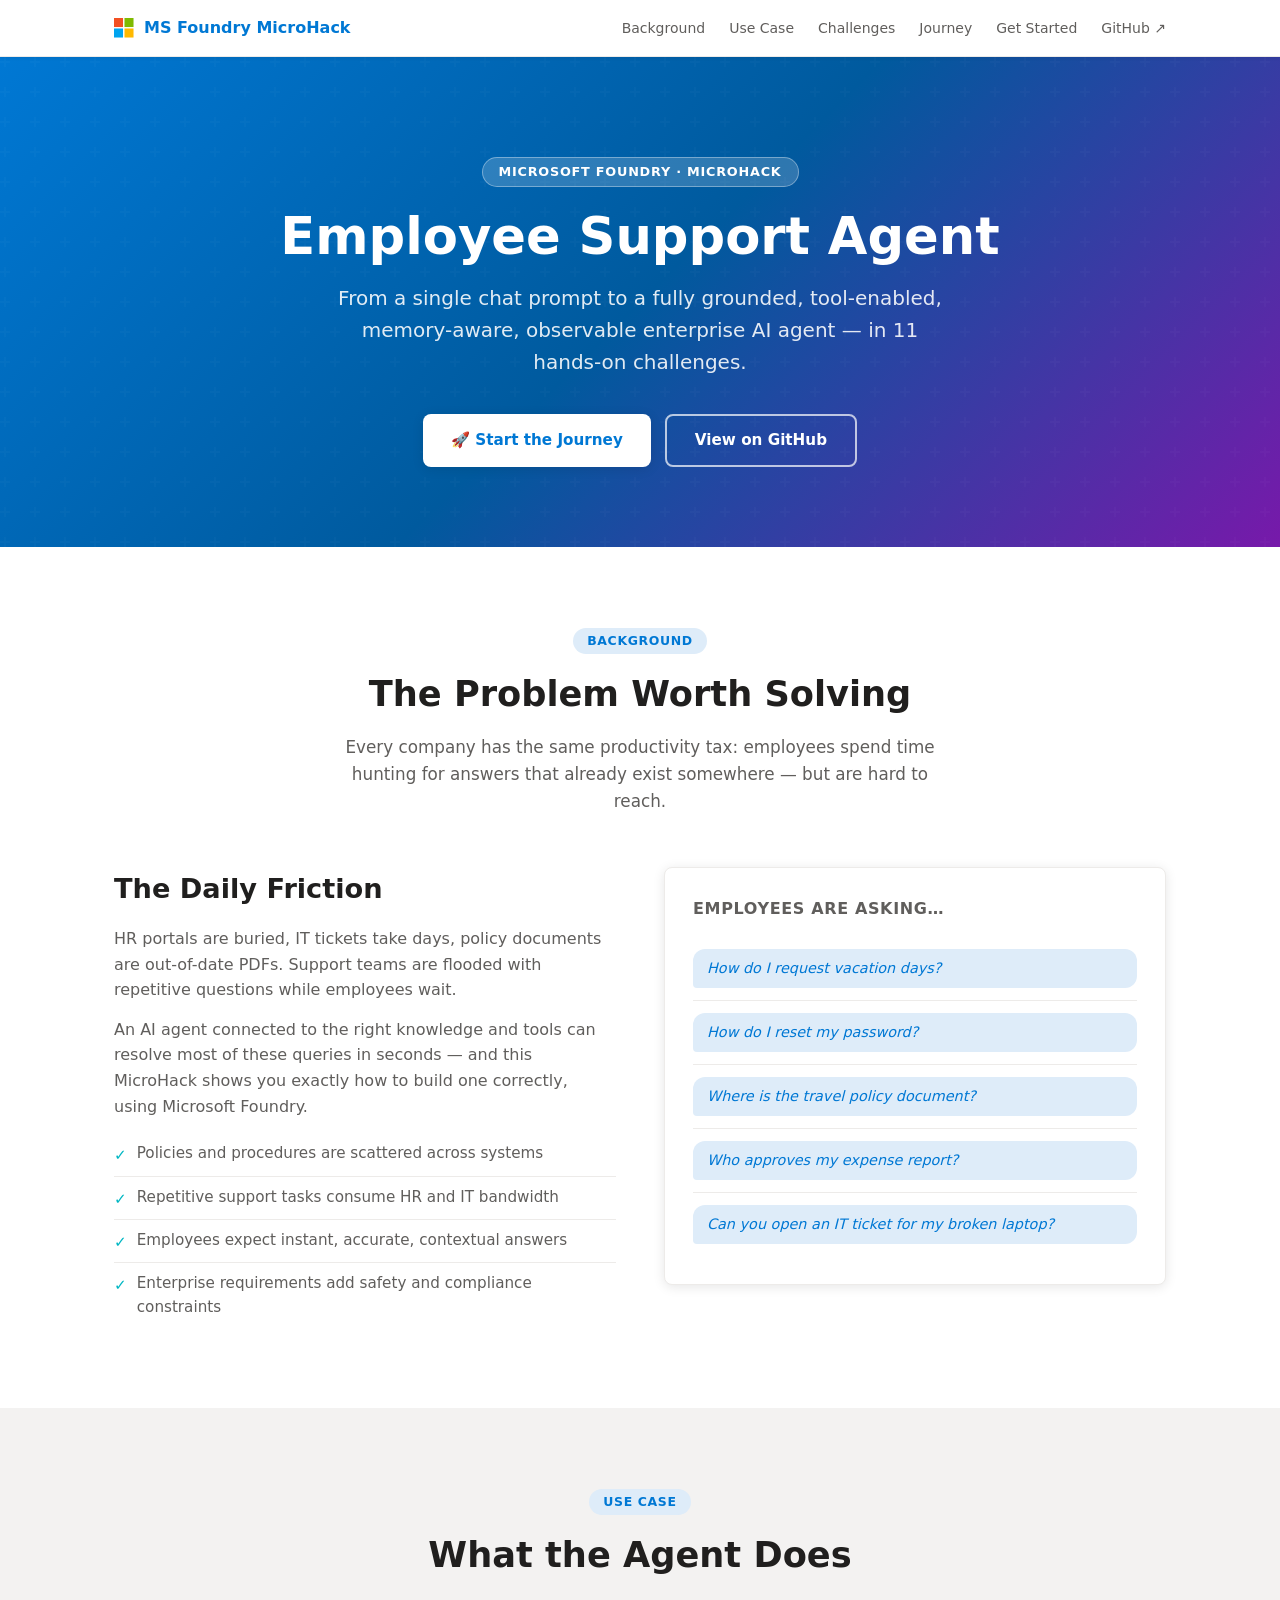
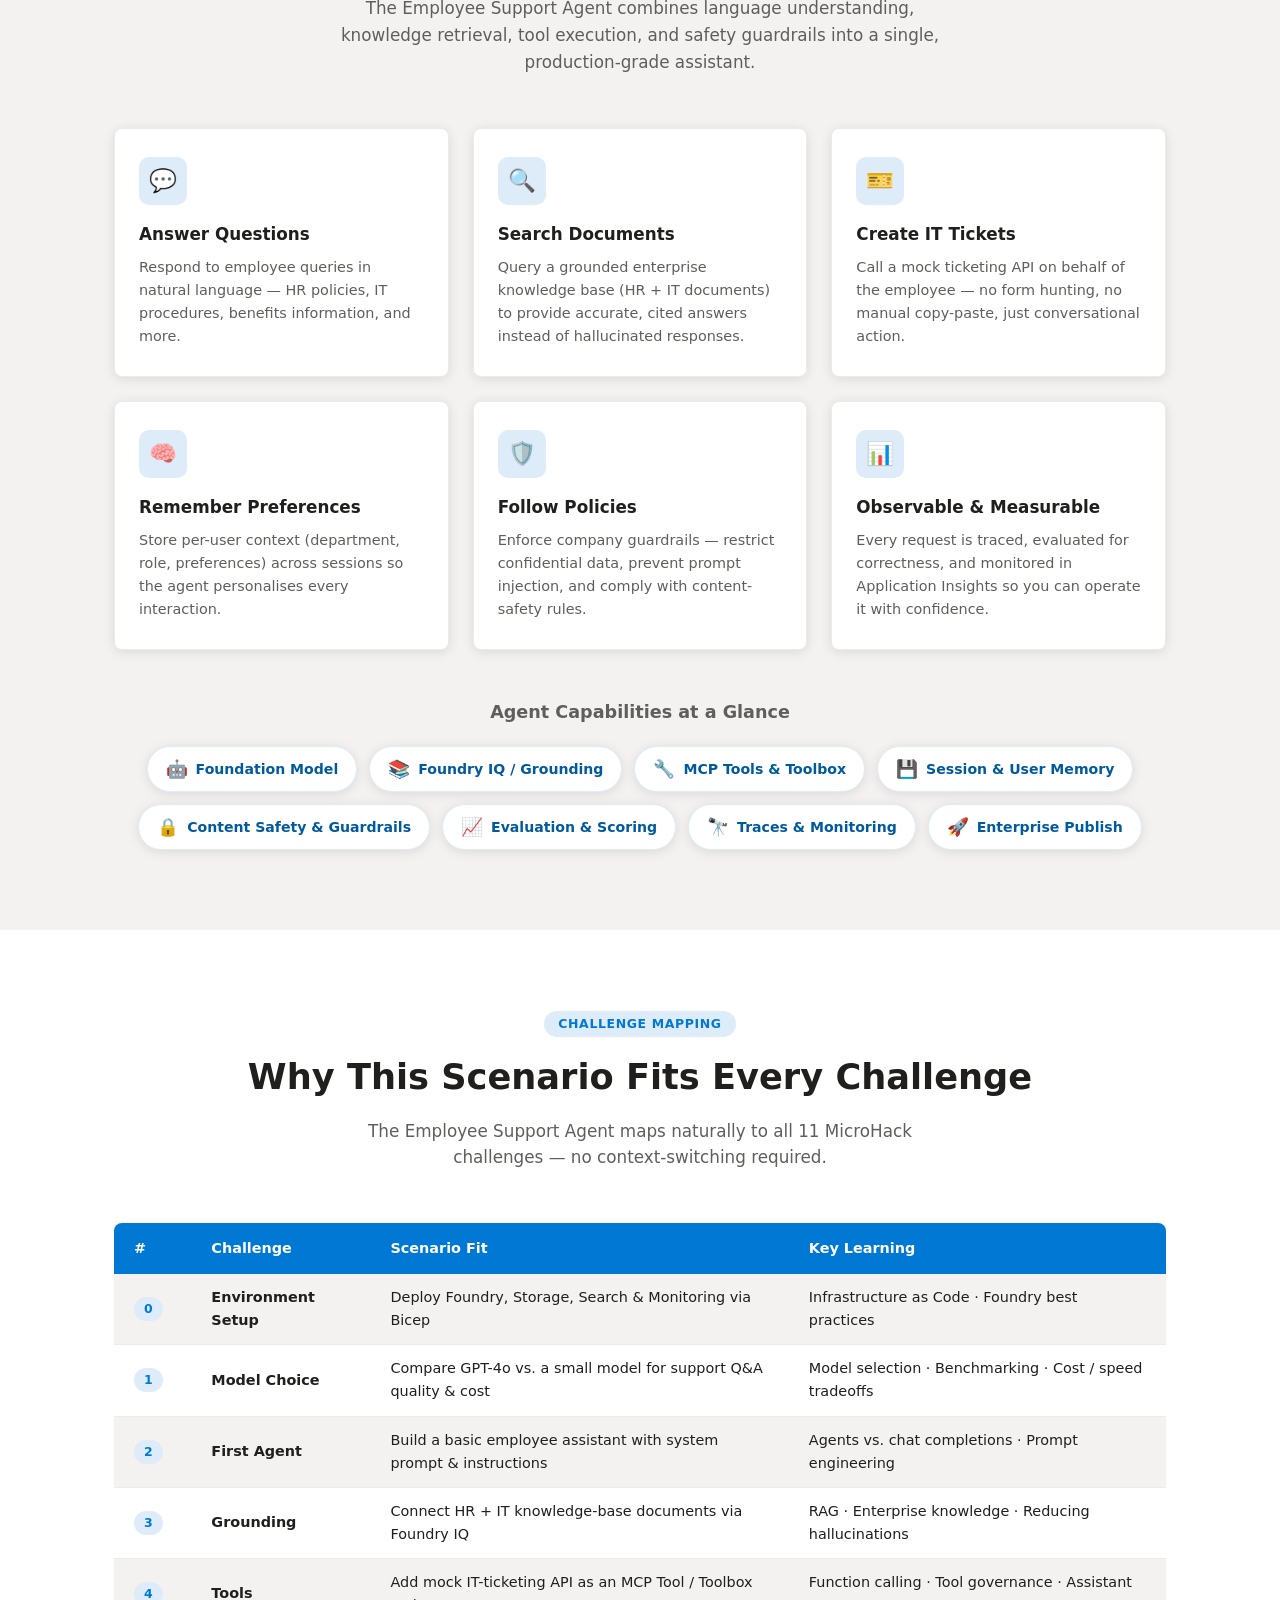
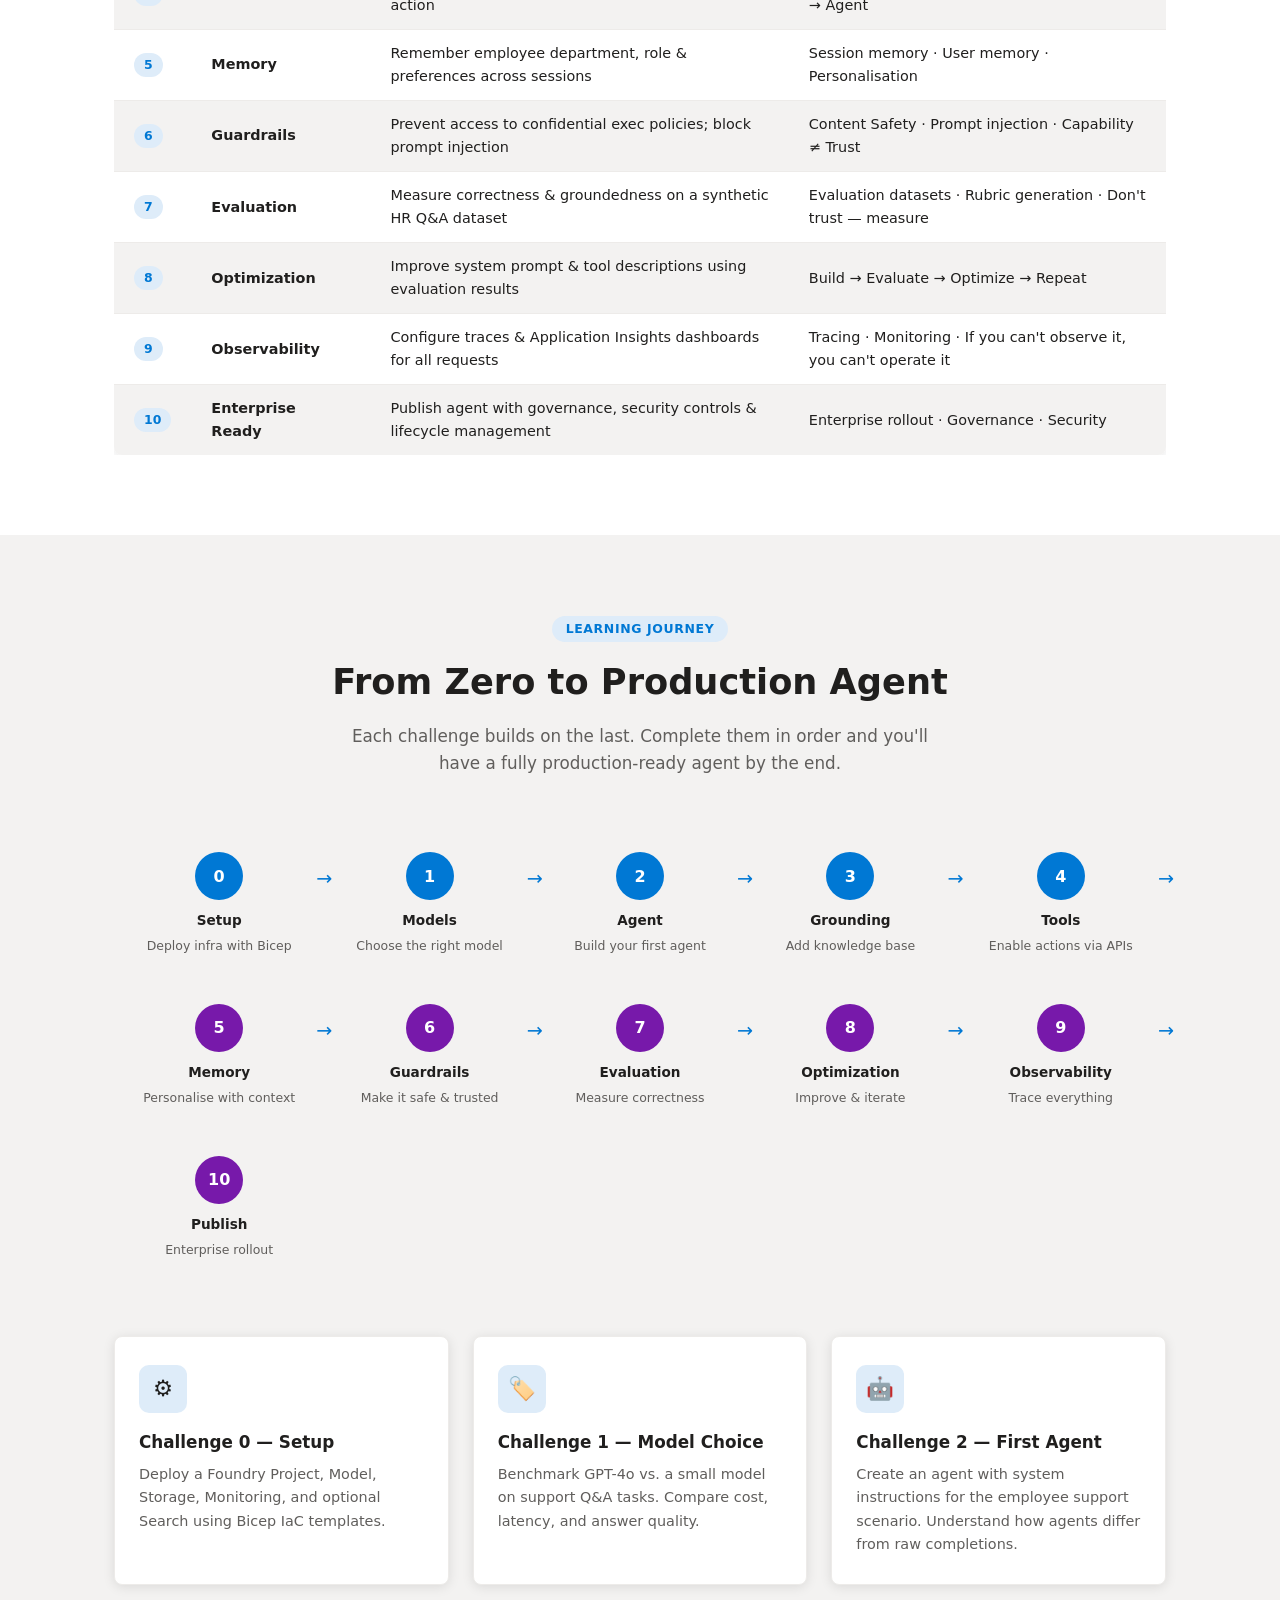
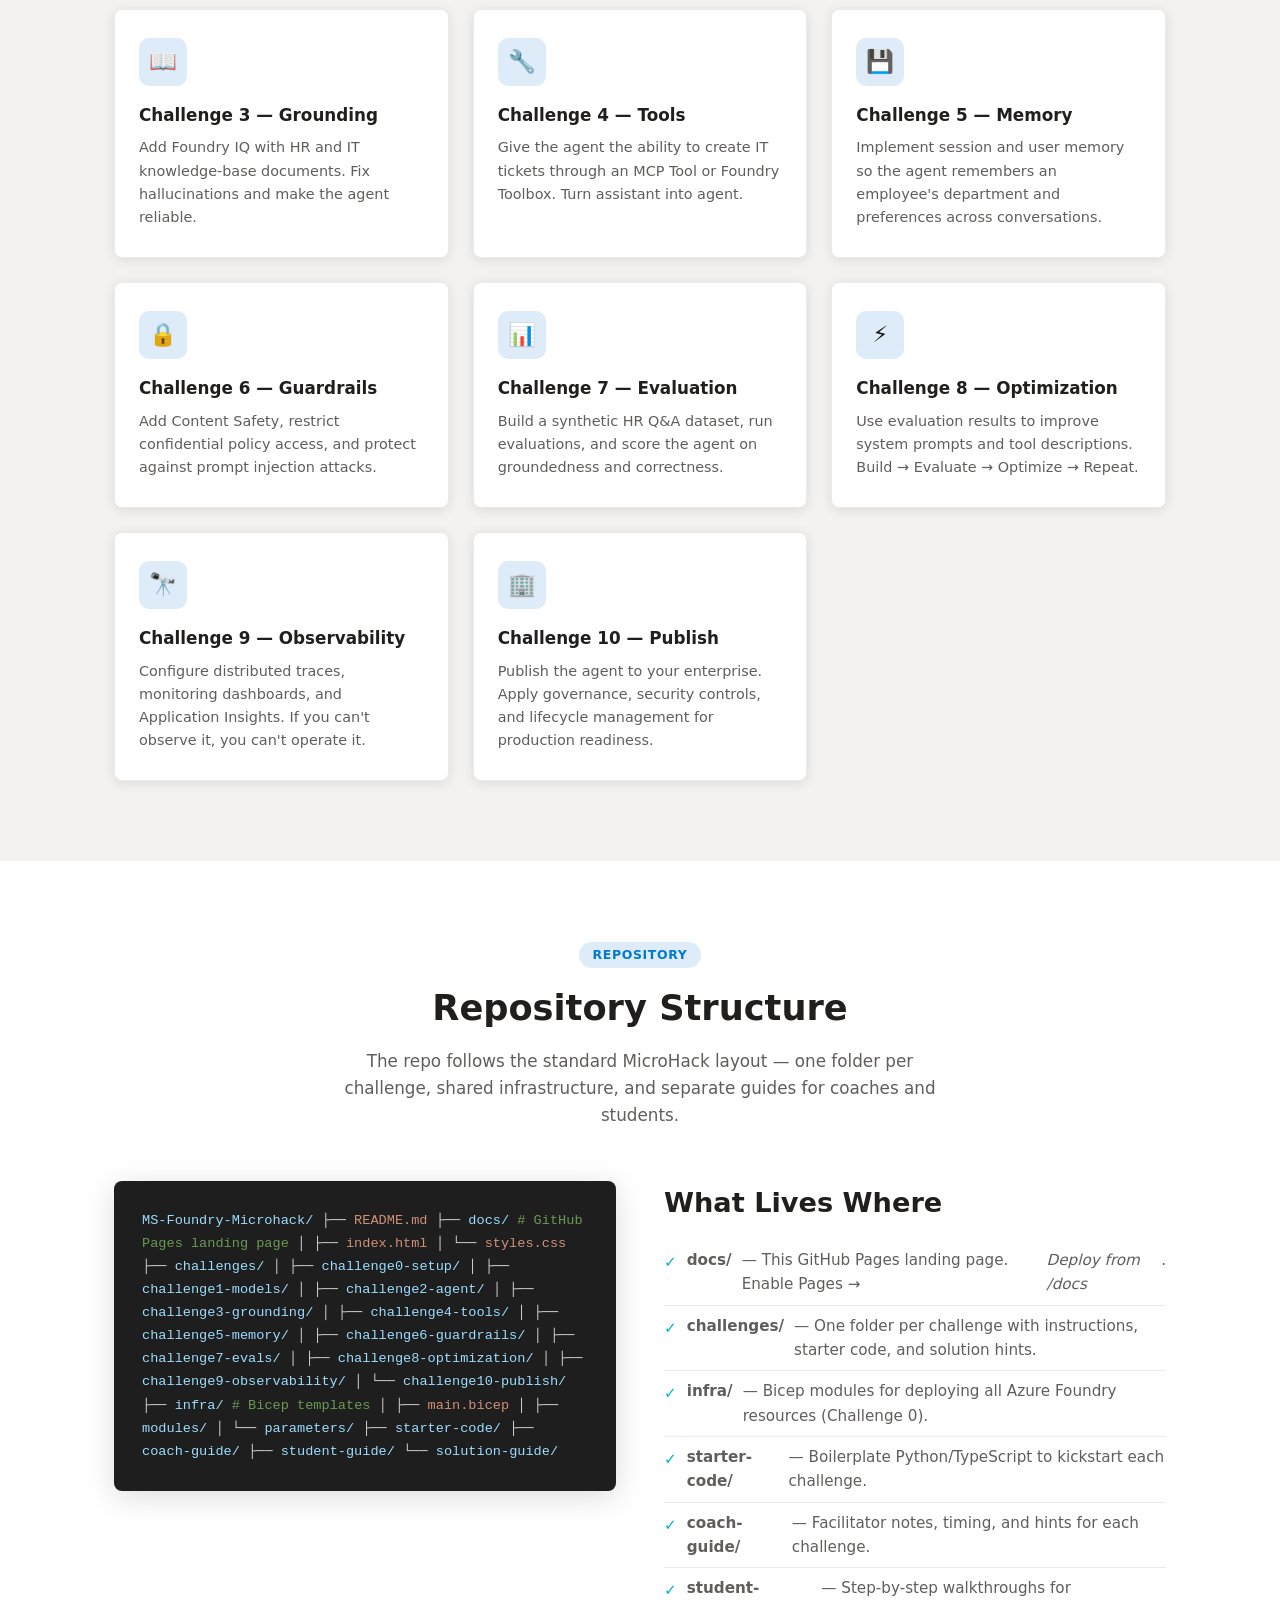
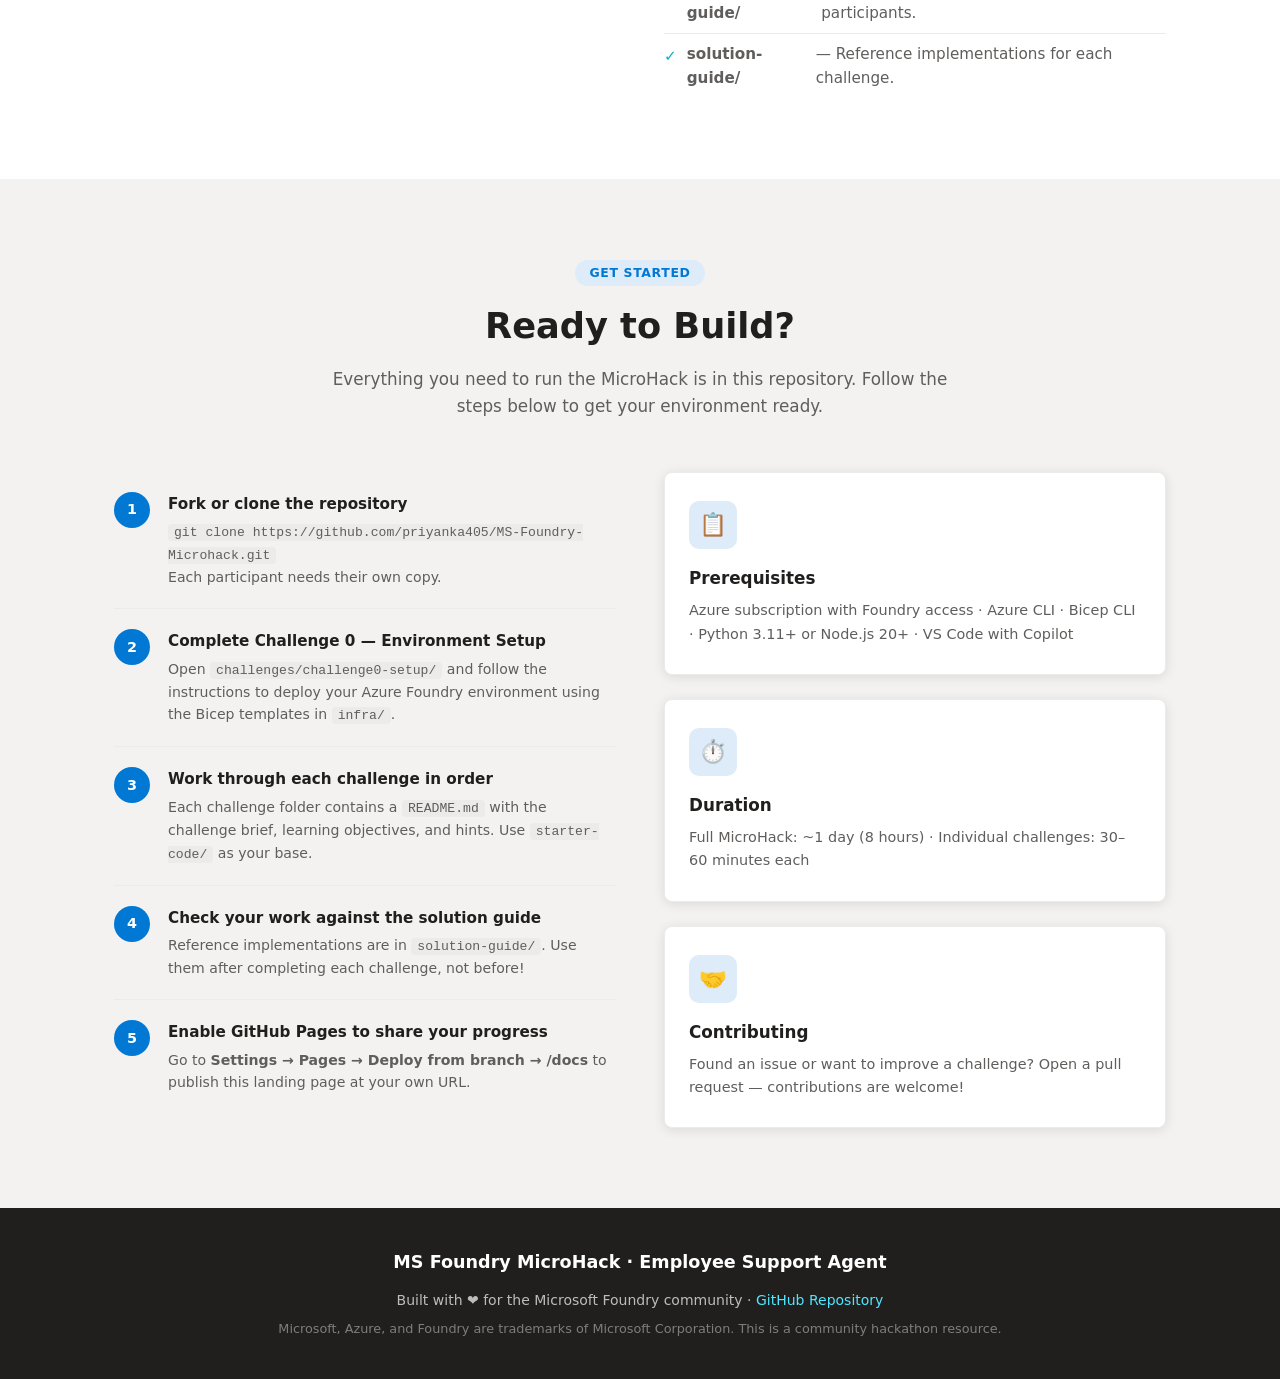
==== docs/index.html @ 3854c7ea "Add GitHub Pages landing page, challenge skeleton, and updated README" ====
<!DOCTYPE html>
<html lang="en">
<head>
  <meta charset="UTF-8" />
  <meta name="viewport" content="width=device-width, initial-scale=1.0" />
  <title>Employee Support Agent · MS Foundry MicroHack</title>
  <meta name="description" content="A Microsoft Foundry hackathon scenario: build a production-ready Employee Support Agent step by step, from prototype to enterprise rollout." />
  <link rel="stylesheet" href="styles.css" />
  <link rel="icon" href="data:image/svg+xml,<svg xmlns='http://www.w3.org/2000/svg' viewBox='0 0 100 100'><text y='.9em' font-size='90'>🤖</text></svg>" />
</head>
<body>

<!-- ── Navigation ───────────────────────────────────── -->
<nav class="nav" aria-label="Site navigation">
  <div class="nav__inner">
    <a class="nav__brand" href="#">
      <!-- Microsoft logo squares -->
      <svg width="20" height="20" viewBox="0 0 21 21" fill="none" xmlns="http://www.w3.org/2000/svg" aria-hidden="true">
        <rect x="0"  y="0"  width="9.5" height="9.5" fill="#f25022"/>
        <rect x="11" y="0"  width="9.5" height="9.5" fill="#7fba00"/>
        <rect x="0"  y="11" width="9.5" height="9.5" fill="#00a4ef"/>
        <rect x="11" y="11" width="9.5" height="9.5" fill="#ffb900"/>
      </svg>
      MS Foundry MicroHack
    </a>
    <ul class="nav__links" role="list">
      <li><a href="#background">Background</a></li>
      <li><a href="#usecase">Use Case</a></li>
      <li><a href="#challenges">Challenges</a></li>
      <li><a href="#journey">Journey</a></li>
      <li><a href="#getstarted">Get Started</a></li>
      <li><a href="https://github.com/priyanka405/MS-Foundry-Microhack" target="_blank" rel="noopener">GitHub ↗</a></li>
    </ul>
  </div>
</nav>

<!-- ── Hero ─────────────────────────────────────────── -->
<header class="hero" id="top">
  <div class="container hero__content">
    <span class="hero__eyebrow">Microsoft Foundry · MicroHack</span>
    <h1 class="hero__title">Employee Support Agent</h1>
    <p class="hero__subtitle">
      From a single chat prompt to a fully grounded, tool-enabled, memory-aware,
      observable enterprise AI agent — in 11 hands-on challenges.
    </p>
    <div class="hero__actions">
      <a href="#journey" class="btn btn--primary">
        🚀 Start the Journey
      </a>
      <a href="https://github.com/priyanka405/MS-Foundry-Microhack" class="btn btn--outline" target="_blank" rel="noopener">
        View on GitHub
      </a>
    </div>
  </div>
</header>

<!-- ── Background ───────────────────────────────────── -->
<section class="section" id="background">
  <div class="container">
    <div class="section__header">
      <span class="section__tag">Background</span>
      <h2 class="section__title">The Problem Worth Solving</h2>
      <p class="section__lead">
        Every company has the same productivity tax: employees spend time hunting
        for answers that already exist somewhere — but are hard to reach.
      </p>
    </div>
    <div class="two-col">
      <div class="two-col__text">
        <h2>The Daily Friction</h2>
        <p>
          HR portals are buried, IT tickets take days, policy documents are
          out-of-date PDFs. Support teams are flooded with repetitive questions
          while employees wait.
        </p>
        <p>
          An AI agent connected to the right knowledge and tools can resolve
          most of these queries in seconds — and this MicroHack shows you
          exactly how to build one correctly, using Microsoft Foundry.
        </p>
        <ul>
          <li>Policies and procedures are scattered across systems</li>
          <li>Repetitive support tasks consume HR and IT bandwidth</li>
          <li>Employees expect instant, accurate, contextual answers</li>
          <li>Enterprise requirements add safety and compliance constraints</li>
        </ul>
      </div>
      <div class="question-box">
        <h3>Employees Are Asking…</h3>
        <div class="question-item">
          <div class="question-bubble">How do I request vacation days?</div>
        </div>
        <div class="question-item">
          <div class="question-bubble">How do I reset my password?</div>
        </div>
        <div class="question-item">
          <div class="question-bubble">Where is the travel policy document?</div>
        </div>
        <div class="question-item">
          <div class="question-bubble">Who approves my expense report?</div>
        </div>
        <div class="question-item">
          <div class="question-bubble">Can you open an IT ticket for my broken laptop?</div>
        </div>
      </div>
    </div>
  </div>
</section>

<!-- ── Use Case ──────────────────────────────────────── -->
<section class="section section--alt" id="usecase">
  <div class="container">
    <div class="section__header">
      <span class="section__tag">Use Case</span>
      <h2 class="section__title">What the Agent Does</h2>
      <p class="section__lead">
        The Employee Support Agent combines language understanding, knowledge
        retrieval, tool execution, and safety guardrails into a single,
        production-grade assistant.
      </p>
    </div>
    <div class="card-grid">
      <div class="card">
        <div class="card__icon">💬</div>
        <h3 class="card__title">Answer Questions</h3>
        <p class="card__text">
          Respond to employee queries in natural language — HR policies, IT
          procedures, benefits information, and more.
        </p>
      </div>
      <div class="card">
        <div class="card__icon">🔍</div>
        <h3 class="card__title">Search Documents</h3>
        <p class="card__text">
          Query a grounded enterprise knowledge base (HR + IT documents) to
          provide accurate, cited answers instead of hallucinated responses.
        </p>
      </div>
      <div class="card">
        <div class="card__icon">🎫</div>
        <h3 class="card__title">Create IT Tickets</h3>
        <p class="card__text">
          Call a mock ticketing API on behalf of the employee — no form
          hunting, no manual copy-paste, just conversational action.
        </p>
      </div>
      <div class="card">
        <div class="card__icon">🧠</div>
        <h3 class="card__title">Remember Preferences</h3>
        <p class="card__text">
          Store per-user context (department, role, preferences) across sessions
          so the agent personalises every interaction.
        </p>
      </div>
      <div class="card">
        <div class="card__icon">🛡️</div>
        <h3 class="card__title">Follow Policies</h3>
        <p class="card__text">
          Enforce company guardrails — restrict confidential data, prevent
          prompt injection, and comply with content-safety rules.
        </p>
      </div>
      <div class="card">
        <div class="card__icon">📊</div>
        <h3 class="card__title">Observable &amp; Measurable</h3>
        <p class="card__text">
          Every request is traced, evaluated for correctness, and monitored
          in Application Insights so you can operate it with confidence.
        </p>
      </div>
    </div>

    <div style="margin-top: 48px;">
      <h3 style="text-align:center; font-size:1.1rem; font-weight:700; margin-bottom:20px; color:var(--ms-gray-600);">
        Agent Capabilities at a Glance
      </h3>
      <div class="capability-list" style="justify-content:center;">
        <span class="capability-pill"><span class="pill-icon">🤖</span> Foundation Model</span>
        <span class="capability-pill"><span class="pill-icon">📚</span> Foundry IQ / Grounding</span>
        <span class="capability-pill"><span class="pill-icon">🔧</span> MCP Tools &amp; Toolbox</span>
        <span class="capability-pill"><span class="pill-icon">💾</span> Session &amp; User Memory</span>
        <span class="capability-pill"><span class="pill-icon">🔒</span> Content Safety &amp; Guardrails</span>
        <span class="capability-pill"><span class="pill-icon">📈</span> Evaluation &amp; Scoring</span>
        <span class="capability-pill"><span class="pill-icon">🔭</span> Traces &amp; Monitoring</span>
        <span class="capability-pill"><span class="pill-icon">🚀</span> Enterprise Publish</span>
      </div>
    </div>
  </div>
</section>

<!-- ── Challenge Mapping ─────────────────────────────── -->
<section class="section" id="challenges">
  <div class="container">
    <div class="section__header">
      <span class="section__tag">Challenge Mapping</span>
      <h2 class="section__title">Why This Scenario Fits Every Challenge</h2>
      <p class="section__lead">
        The Employee Support Agent maps naturally to all 11 MicroHack challenges —
        no context-switching required.
      </p>
    </div>
    <div style="overflow-x:auto;">
      <table class="challenge-table" aria-label="Challenge to scenario mapping">
        <thead>
          <tr>
            <th>#</th>
            <th>Challenge</th>
            <th>Scenario Fit</th>
            <th>Key Learning</th>
          </tr>
        </thead>
        <tbody>
          <tr>
            <td><span class="badge">0</span></td>
            <td><strong>Environment Setup</strong></td>
            <td>Deploy Foundry, Storage, Search &amp; Monitoring via Bicep</td>
            <td>Infrastructure as Code · Foundry best practices</td>
          </tr>
          <tr>
            <td><span class="badge">1</span></td>
            <td><strong>Model Choice</strong></td>
            <td>Compare GPT-4o vs. a small model for support Q&amp;A quality &amp; cost</td>
            <td>Model selection · Benchmarking · Cost / speed tradeoffs</td>
          </tr>
          <tr>
            <td><span class="badge">2</span></td>
            <td><strong>First Agent</strong></td>
            <td>Build a basic employee assistant with system prompt &amp; instructions</td>
            <td>Agents vs. chat completions · Prompt engineering</td>
          </tr>
          <tr>
            <td><span class="badge">3</span></td>
            <td><strong>Grounding</strong></td>
            <td>Connect HR + IT knowledge-base documents via Foundry IQ</td>
            <td>RAG · Enterprise knowledge · Reducing hallucinations</td>
          </tr>
          <tr>
            <td><span class="badge">4</span></td>
            <td><strong>Tools</strong></td>
            <td>Add mock IT-ticketing API as an MCP Tool / Toolbox action</td>
            <td>Function calling · Tool governance · Assistant → Agent</td>
          </tr>
          <tr>
            <td><span class="badge">5</span></td>
            <td><strong>Memory</strong></td>
            <td>Remember employee department, role &amp; preferences across sessions</td>
            <td>Session memory · User memory · Personalisation</td>
          </tr>
          <tr>
            <td><span class="badge">6</span></td>
            <td><strong>Guardrails</strong></td>
            <td>Prevent access to confidential exec policies; block prompt injection</td>
            <td>Content Safety · Prompt injection · Capability ≠ Trust</td>
          </tr>
          <tr>
            <td><span class="badge">7</span></td>
            <td><strong>Evaluation</strong></td>
            <td>Measure correctness &amp; groundedness on a synthetic HR Q&amp;A dataset</td>
            <td>Evaluation datasets · Rubric generation · Don't trust — measure</td>
          </tr>
          <tr>
            <td><span class="badge">8</span></td>
            <td><strong>Optimization</strong></td>
            <td>Improve system prompt &amp; tool descriptions using evaluation results</td>
            <td>Build → Evaluate → Optimize → Repeat</td>
          </tr>
          <tr>
            <td><span class="badge">9</span></td>
            <td><strong>Observability</strong></td>
            <td>Configure traces &amp; Application Insights dashboards for all requests</td>
            <td>Tracing · Monitoring · If you can't observe it, you can't operate it</td>
          </tr>
          <tr>
            <td><span class="badge">10</span></td>
            <td><strong>Enterprise Ready</strong></td>
            <td>Publish agent with governance, security controls &amp; lifecycle management</td>
            <td>Enterprise rollout · Governance · Security</td>
          </tr>
        </tbody>
      </table>
    </div>
  </div>
</section>

<!-- ── Learning Journey ──────────────────────────────── -->
<section class="section section--alt" id="journey">
  <div class="container">
    <div class="section__header">
      <span class="section__tag">Learning Journey</span>
      <h2 class="section__title">From Zero to Production Agent</h2>
      <p class="section__lead">
        Each challenge builds on the last. Complete them in order and you'll have
        a fully production-ready agent by the end.
      </p>
    </div>
    <div class="journey-grid">
      <div class="journey-item">
        <div class="journey-num">0</div>
        <div class="journey-title">Setup</div>
        <div class="journey-desc">Deploy infra with Bicep</div>
      </div>
      <div class="journey-item">
        <div class="journey-num">1</div>
        <div class="journey-title">Models</div>
        <div class="journey-desc">Choose the right model</div>
      </div>
      <div class="journey-item">
        <div class="journey-num">2</div>
        <div class="journey-title">Agent</div>
        <div class="journey-desc">Build your first agent</div>
      </div>
      <div class="journey-item">
        <div class="journey-num">3</div>
        <div class="journey-title">Grounding</div>
        <div class="journey-desc">Add knowledge base</div>
      </div>
      <div class="journey-item">
        <div class="journey-num">4</div>
        <div class="journey-title">Tools</div>
        <div class="journey-desc">Enable actions via APIs</div>
      </div>
      <div class="journey-item journey-item--alt">
        <div class="journey-num">5</div>
        <div class="journey-title">Memory</div>
        <div class="journey-desc">Personalise with context</div>
      </div>
      <div class="journey-item journey-item--alt">
        <div class="journey-num">6</div>
        <div class="journey-title">Guardrails</div>
        <div class="journey-desc">Make it safe &amp; trusted</div>
      </div>
      <div class="journey-item journey-item--alt">
        <div class="journey-num">7</div>
        <div class="journey-title">Evaluation</div>
        <div class="journey-desc">Measure correctness</div>
      </div>
      <div class="journey-item journey-item--alt">
        <div class="journey-num">8</div>
        <div class="journey-title">Optimization</div>
        <div class="journey-desc">Improve &amp; iterate</div>
      </div>
      <div class="journey-item journey-item--alt">
        <div class="journey-num">9</div>
        <div class="journey-title">Observability</div>
        <div class="journey-desc">Trace everything</div>
      </div>
      <div class="journey-item journey-item--alt">
        <div class="journey-num">10</div>
        <div class="journey-title">Publish</div>
        <div class="journey-desc">Enterprise rollout</div>
      </div>
    </div>

    <!-- Challenge cards detail -->
    <div class="card-grid" style="margin-top:52px;">
      <div class="card">
        <div class="card__icon">⚙️</div>
        <h3 class="card__title">Challenge 0 — Setup</h3>
        <p class="card__text">Deploy a Foundry Project, Model, Storage, Monitoring, and optional Search using Bicep IaC templates.</p>
      </div>
      <div class="card">
        <div class="card__icon">🏷️</div>
        <h3 class="card__title">Challenge 1 — Model Choice</h3>
        <p class="card__text">Benchmark GPT-4o vs. a small model on support Q&amp;A tasks. Compare cost, latency, and answer quality.</p>
      </div>
      <div class="card">
        <div class="card__icon">🤖</div>
        <h3 class="card__title">Challenge 2 — First Agent</h3>
        <p class="card__text">Create an agent with system instructions for the employee support scenario. Understand how agents differ from raw completions.</p>
      </div>
      <div class="card">
        <div class="card__icon">📖</div>
        <h3 class="card__title">Challenge 3 — Grounding</h3>
        <p class="card__text">Add Foundry IQ with HR and IT knowledge-base documents. Fix hallucinations and make the agent reliable.</p>
      </div>
      <div class="card">
        <div class="card__icon">🔧</div>
        <h3 class="card__title">Challenge 4 — Tools</h3>
        <p class="card__text">Give the agent the ability to create IT tickets through an MCP Tool or Foundry Toolbox. Turn assistant into agent.</p>
      </div>
      <div class="card">
        <div class="card__icon">💾</div>
        <h3 class="card__title">Challenge 5 — Memory</h3>
        <p class="card__text">Implement session and user memory so the agent remembers an employee's department and preferences across conversations.</p>
      </div>
      <div class="card">
        <div class="card__icon">🔒</div>
        <h3 class="card__title">Challenge 6 — Guardrails</h3>
        <p class="card__text">Add Content Safety, restrict confidential policy access, and protect against prompt injection attacks.</p>
      </div>
      <div class="card">
        <div class="card__icon">📊</div>
        <h3 class="card__title">Challenge 7 — Evaluation</h3>
        <p class="card__text">Build a synthetic HR Q&amp;A dataset, run evaluations, and score the agent on groundedness and correctness.</p>
      </div>
      <div class="card">
        <div class="card__icon">⚡</div>
        <h3 class="card__title">Challenge 8 — Optimization</h3>
        <p class="card__text">Use evaluation results to improve system prompts and tool descriptions. Build → Evaluate → Optimize → Repeat.</p>
      </div>
      <div class="card">
        <div class="card__icon">🔭</div>
        <h3 class="card__title">Challenge 9 — Observability</h3>
        <p class="card__text">Configure distributed traces, monitoring dashboards, and Application Insights. If you can't observe it, you can't operate it.</p>
      </div>
      <div class="card">
        <div class="card__icon">🏢</div>
        <h3 class="card__title">Challenge 10 — Publish</h3>
        <p class="card__text">Publish the agent to your enterprise. Apply governance, security controls, and lifecycle management for production readiness.</p>
      </div>
    </div>
  </div>
</section>

<!-- ── Repo Structure ────────────────────────────────── -->
<section class="section" id="structure">
  <div class="container">
    <div class="section__header">
      <span class="section__tag">Repository</span>
      <h2 class="section__title">Repository Structure</h2>
      <p class="section__lead">
        The repo follows the standard MicroHack layout — one folder per challenge,
        shared infrastructure, and separate guides for coaches and students.
      </p>
    </div>
    <div class="two-col">
      <div>
        <div class="code-block" role="region" aria-label="Repository directory tree">
<span class="dir">MS-Foundry-Microhack/</span>
├── <span class="file">README.md</span>
├── <span class="dir">docs/</span>               <span class="comment"># GitHub Pages landing page</span>
│   ├── <span class="file">index.html</span>
│   └── <span class="file">styles.css</span>
├── <span class="dir">challenges/</span>
│   ├── <span class="dir">challenge0-setup/</span>
│   ├── <span class="dir">challenge1-models/</span>
│   ├── <span class="dir">challenge2-agent/</span>
│   ├── <span class="dir">challenge3-grounding/</span>
│   ├── <span class="dir">challenge4-tools/</span>
│   ├── <span class="dir">challenge5-memory/</span>
│   ├── <span class="dir">challenge6-guardrails/</span>
│   ├── <span class="dir">challenge7-evals/</span>
│   ├── <span class="dir">challenge8-optimization/</span>
│   ├── <span class="dir">challenge9-observability/</span>
│   └── <span class="dir">challenge10-publish/</span>
├── <span class="dir">infra/</span>               <span class="comment"># Bicep templates</span>
│   ├── <span class="file">main.bicep</span>
│   ├── <span class="dir">modules/</span>
│   └── <span class="dir">parameters/</span>
├── <span class="dir">starter-code/</span>
├── <span class="dir">coach-guide/</span>
├── <span class="dir">student-guide/</span>
└── <span class="dir">solution-guide/</span>
        </div>
      </div>
      <div class="two-col__text">
        <h2>What Lives Where</h2>
        <ul>
          <li><strong>docs/</strong> — This GitHub Pages landing page. Enable Pages → <em>Deploy from /docs</em>.</li>
          <li><strong>challenges/</strong> — One folder per challenge with instructions, starter code, and solution hints.</li>
          <li><strong>infra/</strong> — Bicep modules for deploying all Azure Foundry resources (Challenge 0).</li>
          <li><strong>starter-code/</strong> — Boilerplate Python/TypeScript to kickstart each challenge.</li>
          <li><strong>coach-guide/</strong> — Facilitator notes, timing, and hints for each challenge.</li>
          <li><strong>student-guide/</strong> — Step-by-step walkthroughs for participants.</li>
          <li><strong>solution-guide/</strong> — Reference implementations for each challenge.</li>
        </ul>
      </div>
    </div>
  </div>
</section>

<!-- ── Get Started ───────────────────────────────────── -->
<section class="section section--alt" id="getstarted">
  <div class="container">
    <div class="section__header">
      <span class="section__tag">Get Started</span>
      <h2 class="section__title">Ready to Build?</h2>
      <p class="section__lead">
        Everything you need to run the MicroHack is in this repository.
        Follow the steps below to get your environment ready.
      </p>
    </div>
    <div class="two-col">
      <ol class="steps">
        <li>
          <div>
            <h4>Fork or clone the repository</h4>
            <p>
              <code>git clone https://github.com/priyanka405/MS-Foundry-Microhack.git</code><br/>
              Each participant needs their own copy.
            </p>
          </div>
        </li>
        <li>
          <div>
            <h4>Complete Challenge 0 — Environment Setup</h4>
            <p>
              Open <code>challenges/challenge0-setup/</code> and follow the instructions
              to deploy your Azure Foundry environment using the Bicep templates in <code>infra/</code>.
            </p>
          </div>
        </li>
        <li>
          <div>
            <h4>Work through each challenge in order</h4>
            <p>
              Each challenge folder contains a <code>README.md</code> with the challenge brief,
              learning objectives, and hints. Use <code>starter-code/</code> as your base.
            </p>
          </div>
        </li>
        <li>
          <div>
            <h4>Check your work against the solution guide</h4>
            <p>
              Reference implementations are in <code>solution-guide/</code>. Use them
              after completing each challenge, not before!
            </p>
          </div>
        </li>
        <li>
          <div>
            <h4>Enable GitHub Pages to share your progress</h4>
            <p>
              Go to <strong>Settings → Pages → Deploy from branch → /docs</strong>
              to publish this landing page at your own URL.
            </p>
          </div>
        </li>
      </ol>
      <div>
        <div class="card" style="margin-bottom:24px;">
          <div class="card__icon">📋</div>
          <h3 class="card__title">Prerequisites</h3>
          <p class="card__text">
            Azure subscription with Foundry access · Azure CLI · Bicep CLI ·
            Python 3.11+ or Node.js 20+ · VS Code with Copilot
          </p>
        </div>
        <div class="card" style="margin-bottom:24px;">
          <div class="card__icon">⏱️</div>
          <h3 class="card__title">Duration</h3>
          <p class="card__text">
            Full MicroHack: ~1 day (8 hours) · Individual challenges: 30–60 minutes each
          </p>
        </div>
        <div class="card">
          <div class="card__icon">🤝</div>
          <h3 class="card__title">Contributing</h3>
          <p class="card__text">
            Found an issue or want to improve a challenge?
            Open a pull request — contributions are welcome!
          </p>
        </div>
      </div>
    </div>
  </div>
</section>

<!-- ── Footer ───────────────────────────────────────── -->
<footer class="footer">
  <div class="container">
    <div class="footer__logo">MS Foundry MicroHack · Employee Support Agent</div>
    <p>
      Built with ❤️ for the Microsoft Foundry community ·
      <a href="https://github.com/priyanka405/MS-Foundry-Microhack" target="_blank" rel="noopener">GitHub Repository</a>
    </p>
    <p style="margin-top:8px; font-size:.8rem; opacity:.6;">
      Microsoft, Azure, and Foundry are trademarks of Microsoft Corporation.
      This is a community hackathon resource.
    </p>
  </div>
</footer>

</body>
</html>
---- docs/styles.css ----
/* =========================================================
   MS Foundry MicroHack – Employee Support Agent
   Shared stylesheet
   ========================================================= */

/* ── Reset & base ─────────────────────────────────────── */
*, *::before, *::after { box-sizing: border-box; margin: 0; padding: 0; }

:root {
  --ms-blue:     #0078d4;
  --ms-blue-dk:  #005a9e;
  --ms-blue-lt:  #deecf9;
  --ms-teal:     #00b7c3;
  --ms-purple:   #7719aa;
  --ms-gray-100: #f3f2f1;
  --ms-gray-200: #edebe9;
  --ms-gray-600: #605e5c;
  --ms-gray-900: #201f1e;
  --accent:      #50e6ff;

  --font-base: "Segoe UI", system-ui, -apple-system, sans-serif;
  --radius: 8px;
  --shadow: 0 2px 12px rgba(0,0,0,.10);
  --shadow-lg: 0 6px 30px rgba(0,0,0,.14);
  --max-w: 1100px;
  --section-gap: 80px;
}

html { scroll-behavior: smooth; }

body {
  font-family: var(--font-base);
  font-size: 16px;
  line-height: 1.6;
  color: var(--ms-gray-900);
  background: #fff;
}

a { color: var(--ms-blue); text-decoration: none; }
a:hover { text-decoration: underline; }

img { max-width: 100%; display: block; }

/* ── Layout helpers ───────────────────────────────────── */
.container { max-width: var(--max-w); margin: 0 auto; padding: 0 24px; }
.section    { padding: var(--section-gap) 0; }
.section--alt { background: var(--ms-gray-100); }

/* ── Navigation ───────────────────────────────────────── */
.nav {
  position: sticky;
  top: 0;
  z-index: 100;
  background: #fff;
  border-bottom: 1px solid var(--ms-gray-200);
  box-shadow: 0 1px 4px rgba(0,0,0,.08);
}
.nav__inner {
  display: flex;
  align-items: center;
  justify-content: space-between;
  height: 56px;
  max-width: var(--max-w);
  margin: 0 auto;
  padding: 0 24px;
}
.nav__brand {
  display: flex;
  align-items: center;
  gap: 10px;
  font-weight: 700;
  font-size: 1rem;
  color: var(--ms-blue);
  text-decoration: none;
}
.nav__brand svg { flex-shrink: 0; }
.nav__links { display: flex; gap: 24px; list-style: none; }
.nav__links a {
  font-size: .875rem;
  color: var(--ms-gray-600);
  font-weight: 500;
}
.nav__links a:hover { color: var(--ms-blue); text-decoration: none; }

/* ── Hero ─────────────────────────────────────────────── */
.hero {
  background: linear-gradient(135deg, #0078d4 0%, #005a9e 50%, #7719aa 100%);
  color: #fff;
  padding: 100px 0 80px;
  text-align: center;
  position: relative;
  overflow: hidden;
}
.hero::before {
  content: "";
  position: absolute;
  inset: 0;
  background: url("data:image/svg+xml,%3Csvg width='60' height='60' viewBox='0 0 60 60' xmlns='http://www.w3.org/2000/svg'%3E%3Cg fill='none' fill-rule='evenodd'%3E%3Cg fill='%23ffffff' fill-opacity='0.04'%3E%3Cpath d='M36 34v-4h-2v4h-4v2h4v4h2v-4h4v-2h-4zm0-30V0h-2v4h-4v2h4v4h2V6h4V4h-4zM6 34v-4H4v4H0v2h4v4h2v-4h4v-2H6zM6 4V0H4v4H0v2h4v4h2V6h4V4H6z'/%3E%3C/g%3E%3C/g%3E%3C/svg%3E") repeat;
  opacity: .5;
}
.hero__content { position: relative; z-index: 1; }
.hero__eyebrow {
  display: inline-block;
  background: rgba(255,255,255,.18);
  border: 1px solid rgba(255,255,255,.35);
  border-radius: 20px;
  padding: 4px 16px;
  font-size: .8rem;
  font-weight: 600;
  letter-spacing: .06em;
  text-transform: uppercase;
  margin-bottom: 20px;
}
.hero__title {
  font-size: clamp(2rem, 5vw, 3.2rem);
  font-weight: 700;
  line-height: 1.15;
  margin-bottom: 16px;
}
.hero__subtitle {
  font-size: clamp(1rem, 2vw, 1.25rem);
  opacity: .88;
  max-width: 620px;
  margin: 0 auto 36px;
}
.hero__actions { display: flex; gap: 14px; justify-content: center; flex-wrap: wrap; }
.btn {
  display: inline-flex;
  align-items: center;
  gap: 8px;
  padding: 12px 28px;
  border-radius: var(--radius);
  font-size: .95rem;
  font-weight: 600;
  cursor: pointer;
  transition: transform .15s, box-shadow .15s;
}
.btn:hover { transform: translateY(-2px); text-decoration: none; }
.btn--primary {
  background: #fff;
  color: var(--ms-blue);
  box-shadow: var(--shadow);
}
.btn--primary:hover { box-shadow: var(--shadow-lg); }
.btn--outline {
  background: transparent;
  color: #fff;
  border: 2px solid rgba(255,255,255,.7);
}
.btn--outline:hover { background: rgba(255,255,255,.12); }

/* ── Section headings ─────────────────────────────────── */
.section__header { text-align: center; margin-bottom: 52px; }
.section__tag {
  display: inline-block;
  background: var(--ms-blue-lt);
  color: var(--ms-blue);
  border-radius: 20px;
  padding: 3px 14px;
  font-size: .78rem;
  font-weight: 700;
  letter-spacing: .05em;
  text-transform: uppercase;
  margin-bottom: 12px;
}
.section__title {
  font-size: clamp(1.5rem, 3vw, 2.2rem);
  font-weight: 700;
  color: var(--ms-gray-900);
  margin-bottom: 12px;
}
.section__lead {
  font-size: 1.05rem;
  color: var(--ms-gray-600);
  max-width: 620px;
  margin: 0 auto;
}

/* ── Cards ────────────────────────────────────────────── */
.card-grid {
  display: grid;
  grid-template-columns: repeat(auto-fit, minmax(270px, 1fr));
  gap: 24px;
}
.card {
  background: #fff;
  border: 1px solid var(--ms-gray-200);
  border-radius: var(--radius);
  padding: 28px 24px;
  box-shadow: var(--shadow);
  transition: transform .2s, box-shadow .2s;
}
.card:hover { transform: translateY(-4px); box-shadow: var(--shadow-lg); }
.card__icon {
  width: 48px;
  height: 48px;
  border-radius: 10px;
  background: var(--ms-blue-lt);
  display: flex;
  align-items: center;
  justify-content: center;
  margin-bottom: 16px;
  font-size: 1.4rem;
}
.card__title { font-size: 1.05rem; font-weight: 700; margin-bottom: 8px; }
.card__text  { font-size: .9rem; color: var(--ms-gray-600); }

/* ── Two-column layout ────────────────────────────────── */
.two-col {
  display: grid;
  grid-template-columns: 1fr 1fr;
  gap: 48px;
  align-items: start;
}
@media (max-width: 768px) { .two-col { grid-template-columns: 1fr; } }
.two-col__text h2 { font-size: 1.7rem; font-weight: 700; margin-bottom: 16px; }
.two-col__text p  { color: var(--ms-gray-600); margin-bottom: 14px; }
.two-col__text ul { list-style: none; padding: 0; }
.two-col__text ul li {
  display: flex;
  align-items: flex-start;
  gap: 10px;
  padding: 8px 0;
  border-bottom: 1px solid var(--ms-gray-200);
  font-size: .95rem;
  color: var(--ms-gray-600);
}
.two-col__text ul li:last-child { border-bottom: none; }
.two-col__text ul li::before {
  content: "✓";
  color: var(--ms-teal);
  font-weight: 700;
  flex-shrink: 0;
  margin-top: 2px;
}

/* ── Scenario questions box ───────────────────────────── */
.question-box {
  background: #fff;
  border: 1px solid var(--ms-gray-200);
  border-radius: var(--radius);
  padding: 28px;
  box-shadow: var(--shadow);
}
.question-box h3 { font-size: 1rem; font-weight: 700; margin-bottom: 16px; color: var(--ms-gray-600); text-transform: uppercase; letter-spacing: .04em; }
.question-item {
  display: flex;
  align-items: flex-start;
  gap: 12px;
  padding: 12px 0;
  border-bottom: 1px solid var(--ms-gray-200);
}
.question-item:last-child { border-bottom: none; }
.question-bubble {
  background: var(--ms-blue-lt);
  color: var(--ms-blue);
  border-radius: 12px 12px 12px 4px;
  padding: 8px 14px;
  font-size: .9rem;
  font-style: italic;
  flex: 1;
}

/* ── Challenge mapping table ──────────────────────────── */
.challenge-table {
  width: 100%;
  border-collapse: collapse;
  background: #fff;
  border-radius: var(--radius);
  overflow: hidden;
  box-shadow: var(--shadow);
}
.challenge-table thead { background: var(--ms-blue); color: #fff; }
.challenge-table thead th { padding: 14px 20px; text-align: left; font-size: .9rem; font-weight: 600; }
.challenge-table tbody tr:nth-child(odd) { background: var(--ms-gray-100); }
.challenge-table tbody td { padding: 12px 20px; font-size: .9rem; border-bottom: 1px solid var(--ms-gray-200); }
.challenge-table tbody tr:last-child td { border-bottom: none; }
.challenge-table tbody tr:hover { background: var(--ms-blue-lt); }
.badge {
  display: inline-block;
  padding: 2px 10px;
  border-radius: 12px;
  font-size: .78rem;
  font-weight: 700;
  background: var(--ms-blue-lt);
  color: var(--ms-blue);
}

/* ── Learning journey timeline ────────────────────────── */
.journey-grid {
  display: grid;
  grid-template-columns: repeat(auto-fit, minmax(200px, 1fr));
  gap: 0;
  position: relative;
}
.journey-item {
  display: flex;
  flex-direction: column;
  align-items: center;
  text-align: center;
  padding: 24px 16px;
  position: relative;
}
.journey-item:not(:last-child)::after {
  content: "→";
  position: absolute;
  right: -8px;
  top: 36px;
  font-size: 1.2rem;
  color: var(--ms-blue);
  z-index: 1;
}
@media (max-width: 900px) {
  .journey-grid { grid-template-columns: repeat(3, 1fr); }
  .journey-item:not(:last-child)::after { display: none; }
}
@media (max-width: 560px) {
  .journey-grid { grid-template-columns: repeat(2, 1fr); }
}
.journey-num {
  width: 48px;
  height: 48px;
  border-radius: 50%;
  background: var(--ms-blue);
  color: #fff;
  display: flex;
  align-items: center;
  justify-content: center;
  font-weight: 700;
  font-size: 1rem;
  margin-bottom: 10px;
  flex-shrink: 0;
}
.journey-item--alt .journey-num { background: var(--ms-purple); }
.journey-title { font-size: .85rem; font-weight: 700; color: var(--ms-gray-900); }
.journey-desc  { font-size: .78rem; color: var(--ms-gray-600); margin-top: 4px; }

/* ── Repo structure ───────────────────────────────────── */
.code-block {
  background: #1e1e1e;
  color: #d4d4d4;
  border-radius: var(--radius);
  padding: 28px;
  font-family: "Cascadia Code", "Fira Code", "Courier New", monospace;
  font-size: .85rem;
  line-height: 1.7;
  overflow-x: auto;
  box-shadow: var(--shadow-lg);
}
.code-block .dir   { color: #9cdcfe; }
.code-block .file  { color: #ce9178; }
.code-block .comment { color: #6a9955; }

/* ── Getting started steps ────────────────────────────── */
.steps { list-style: none; counter-reset: step; }
.steps li {
  counter-increment: step;
  display: flex;
  gap: 18px;
  padding: 20px 0;
  border-bottom: 1px solid var(--ms-gray-200);
  align-items: flex-start;
}
.steps li:last-child { border-bottom: none; }
.steps li::before {
  content: counter(step);
  min-width: 36px;
  height: 36px;
  border-radius: 50%;
  background: var(--ms-blue);
  color: #fff;
  display: flex;
  align-items: center;
  justify-content: center;
  font-weight: 700;
  font-size: .9rem;
  flex-shrink: 0;
}
.steps li h4 { font-size: .95rem; font-weight: 700; margin-bottom: 4px; }
.steps li p  { font-size: .88rem; color: var(--ms-gray-600); }
.steps li code {
  background: var(--ms-gray-200);
  padding: 1px 6px;
  border-radius: 4px;
  font-size: .82rem;
}

/* ── Footer ───────────────────────────────────────────── */
.footer {
  background: var(--ms-gray-900);
  color: rgba(255,255,255,.7);
  padding: 40px 0;
  text-align: center;
  font-size: .875rem;
}
.footer a { color: var(--accent); }
.footer__logo { margin-bottom: 12px; font-size: 1.1rem; font-weight: 700; color: #fff; }

/* ── Capability pills ─────────────────────────────────── */
.capability-list {
  display: flex;
  flex-wrap: wrap;
  gap: 12px;
  margin-top: 20px;
}
.capability-pill {
  display: flex;
  align-items: center;
  gap: 8px;
  background: #fff;
  border: 1.5px solid var(--ms-blue-lt);
  border-radius: 24px;
  padding: 8px 18px;
  font-size: .88rem;
  font-weight: 600;
  color: var(--ms-blue-dk);
  box-shadow: var(--shadow);
  transition: background .15s;
}
.capability-pill:hover { background: var(--ms-blue-lt); }
.capability-pill .pill-icon { font-size: 1.1rem; }
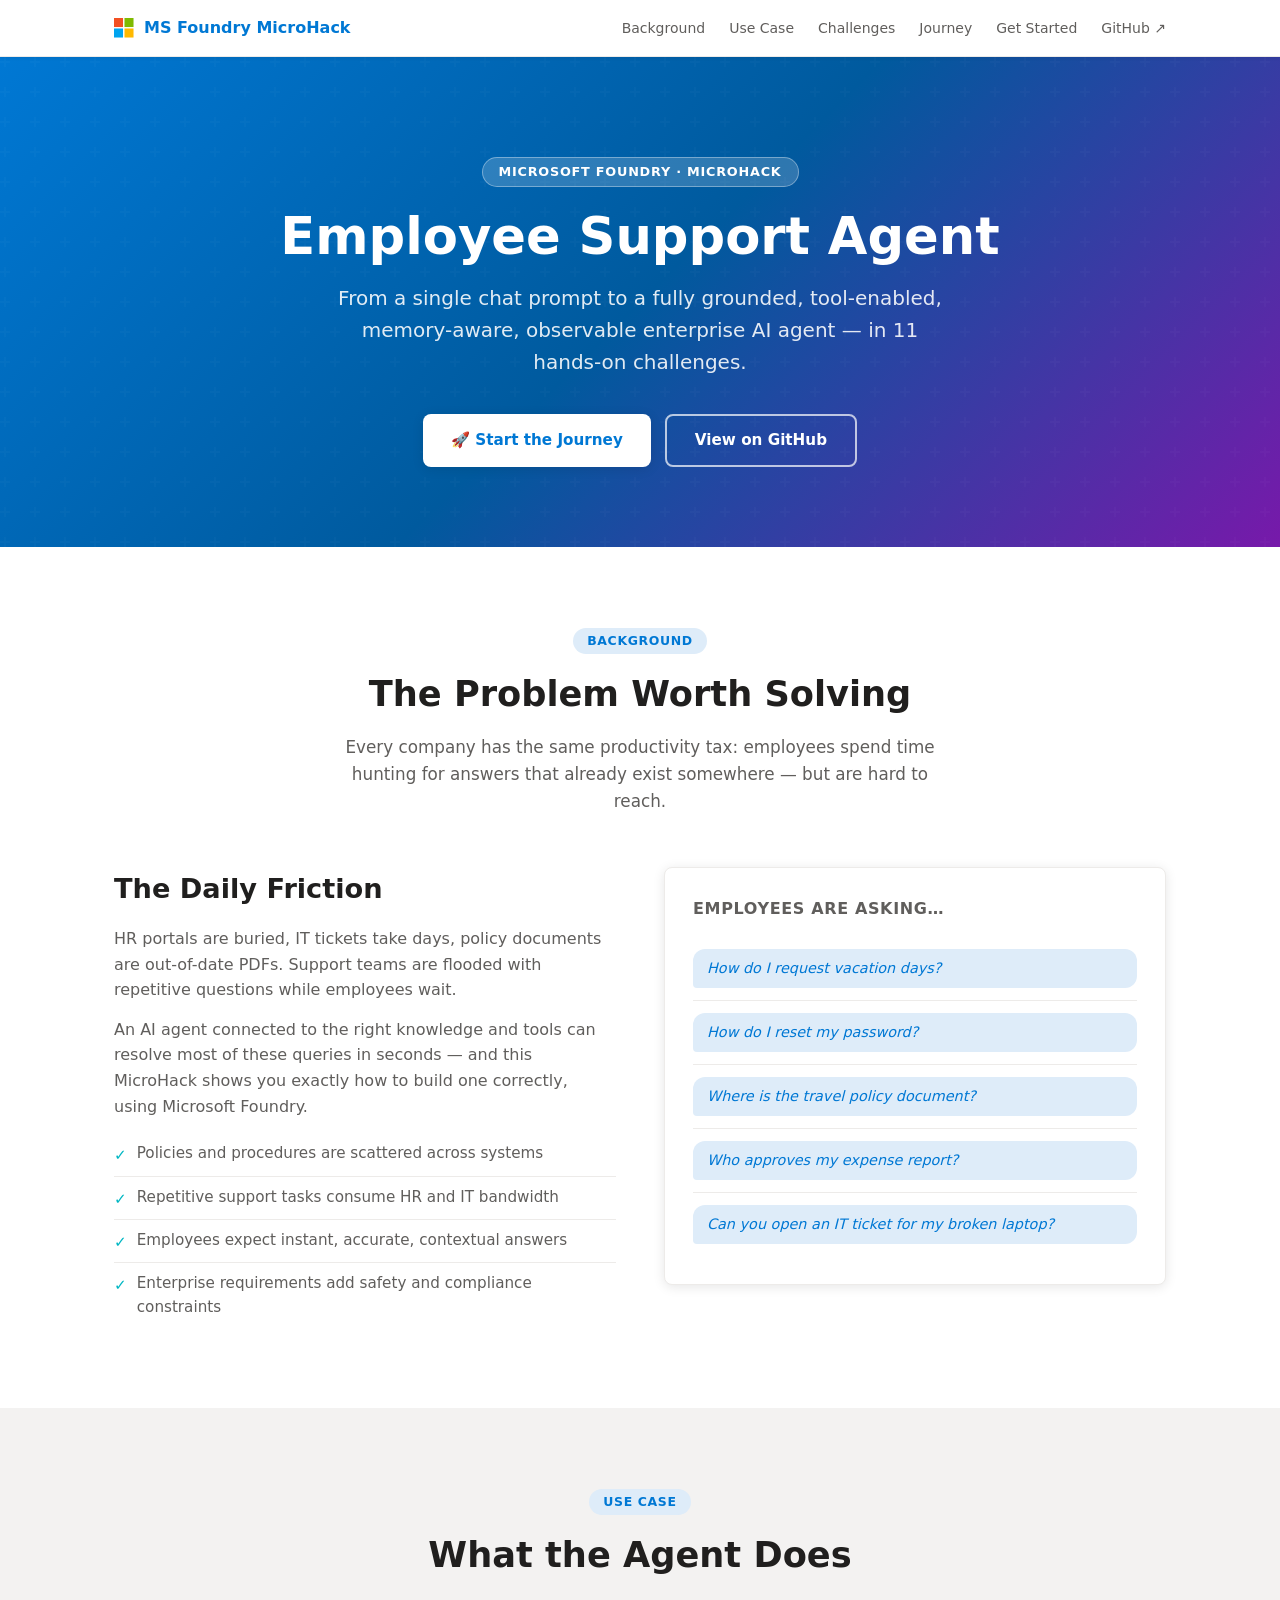
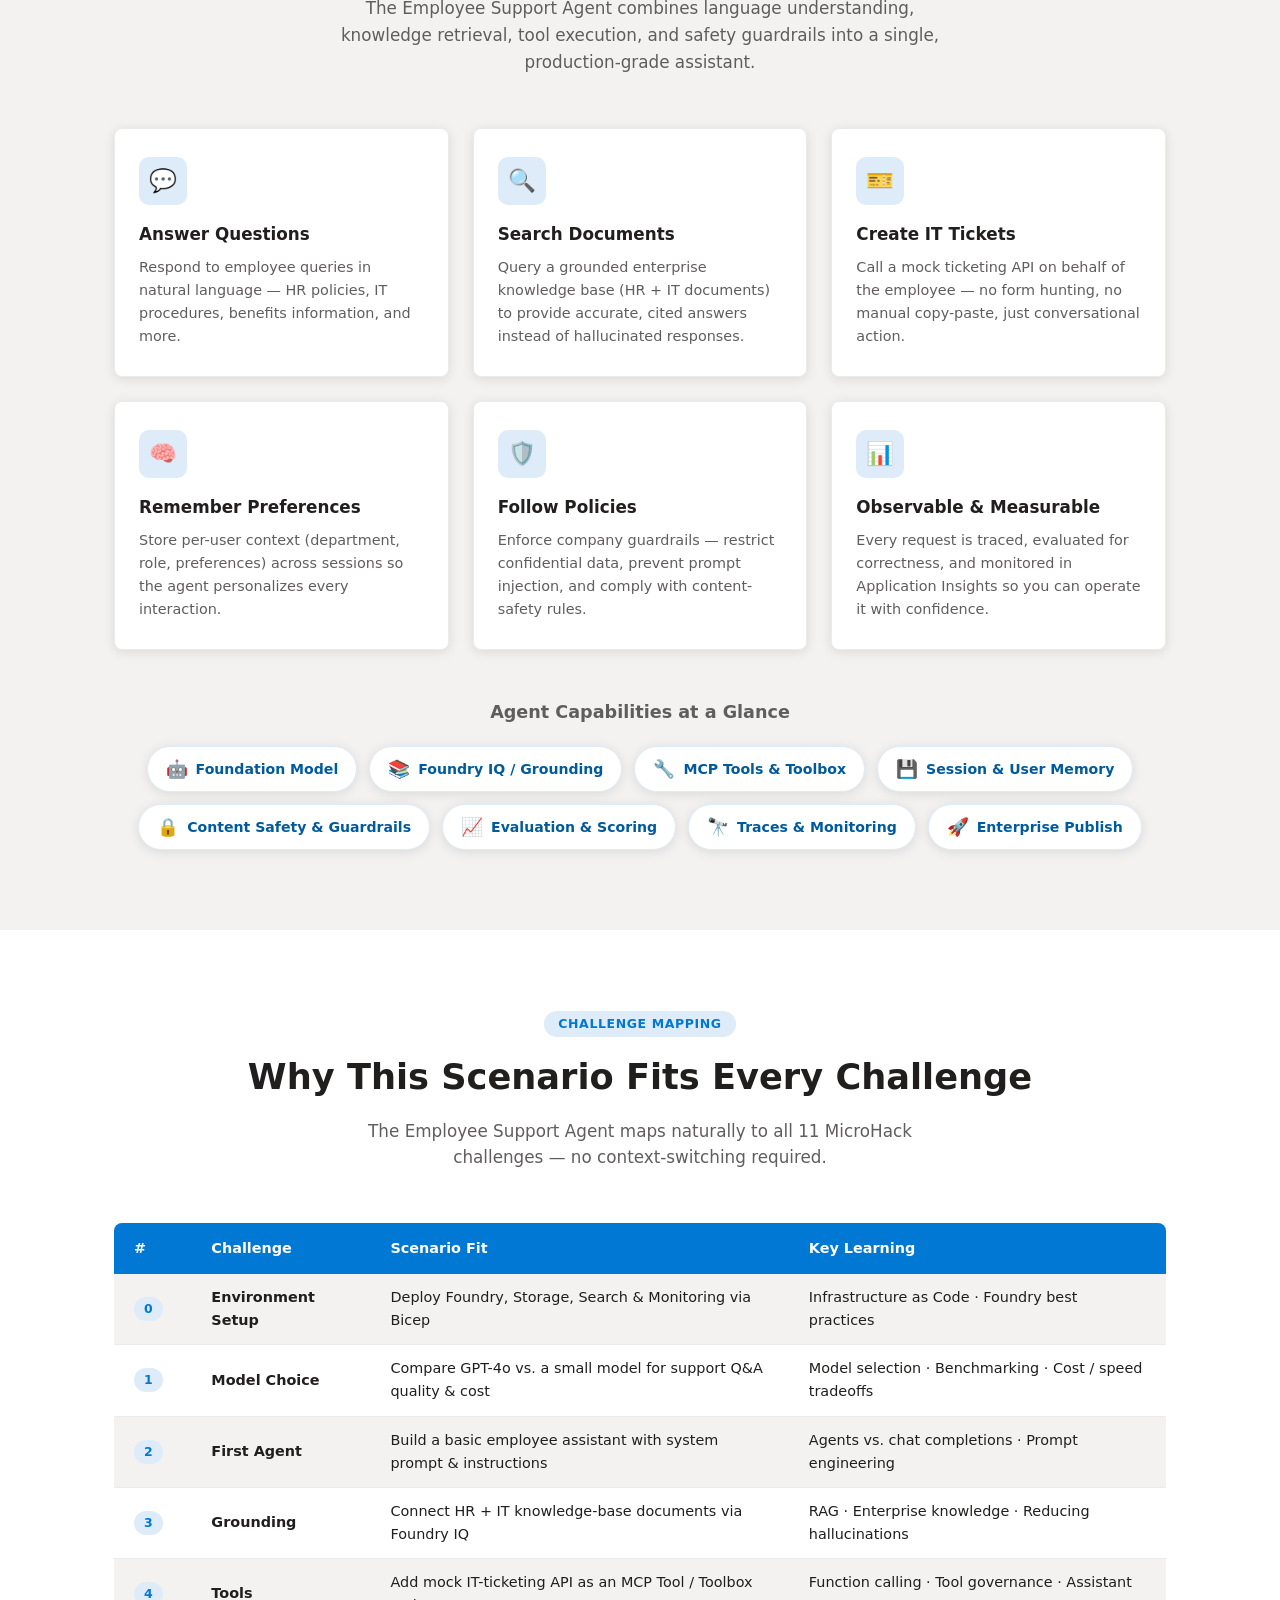
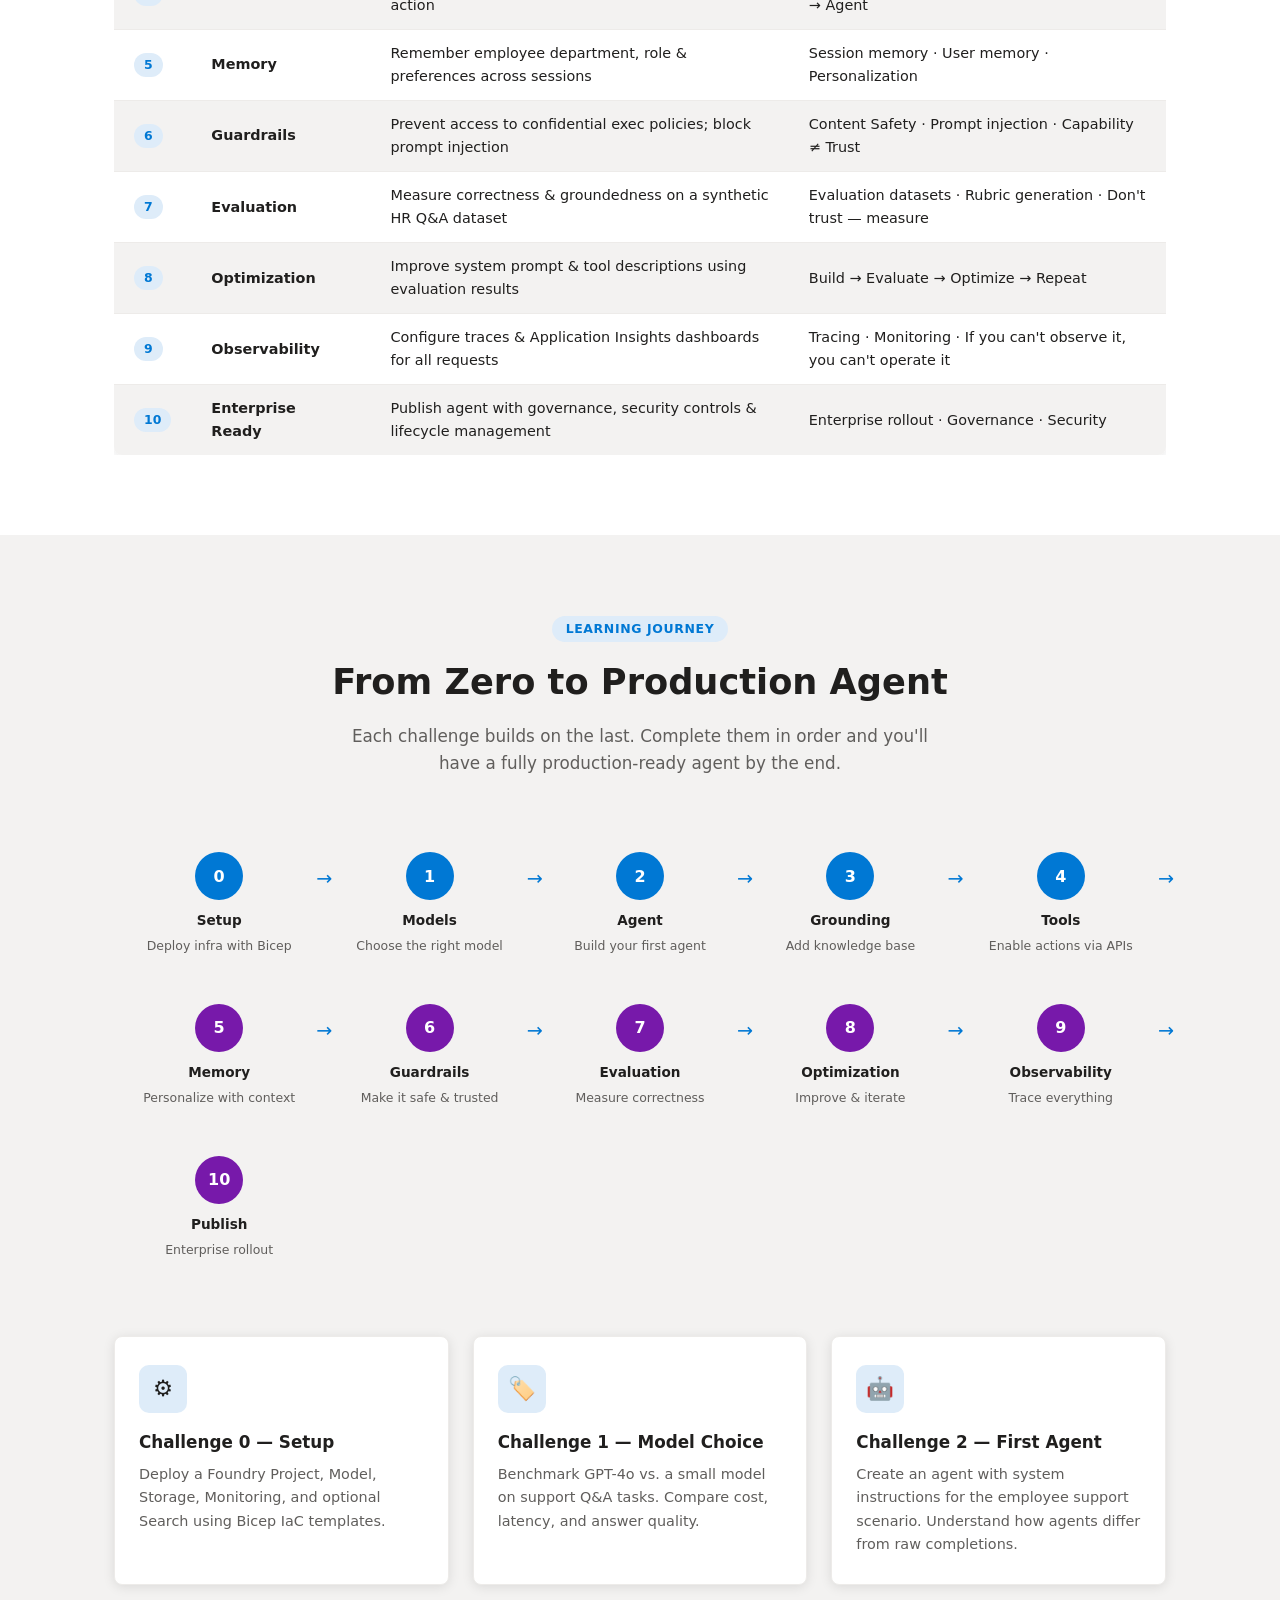
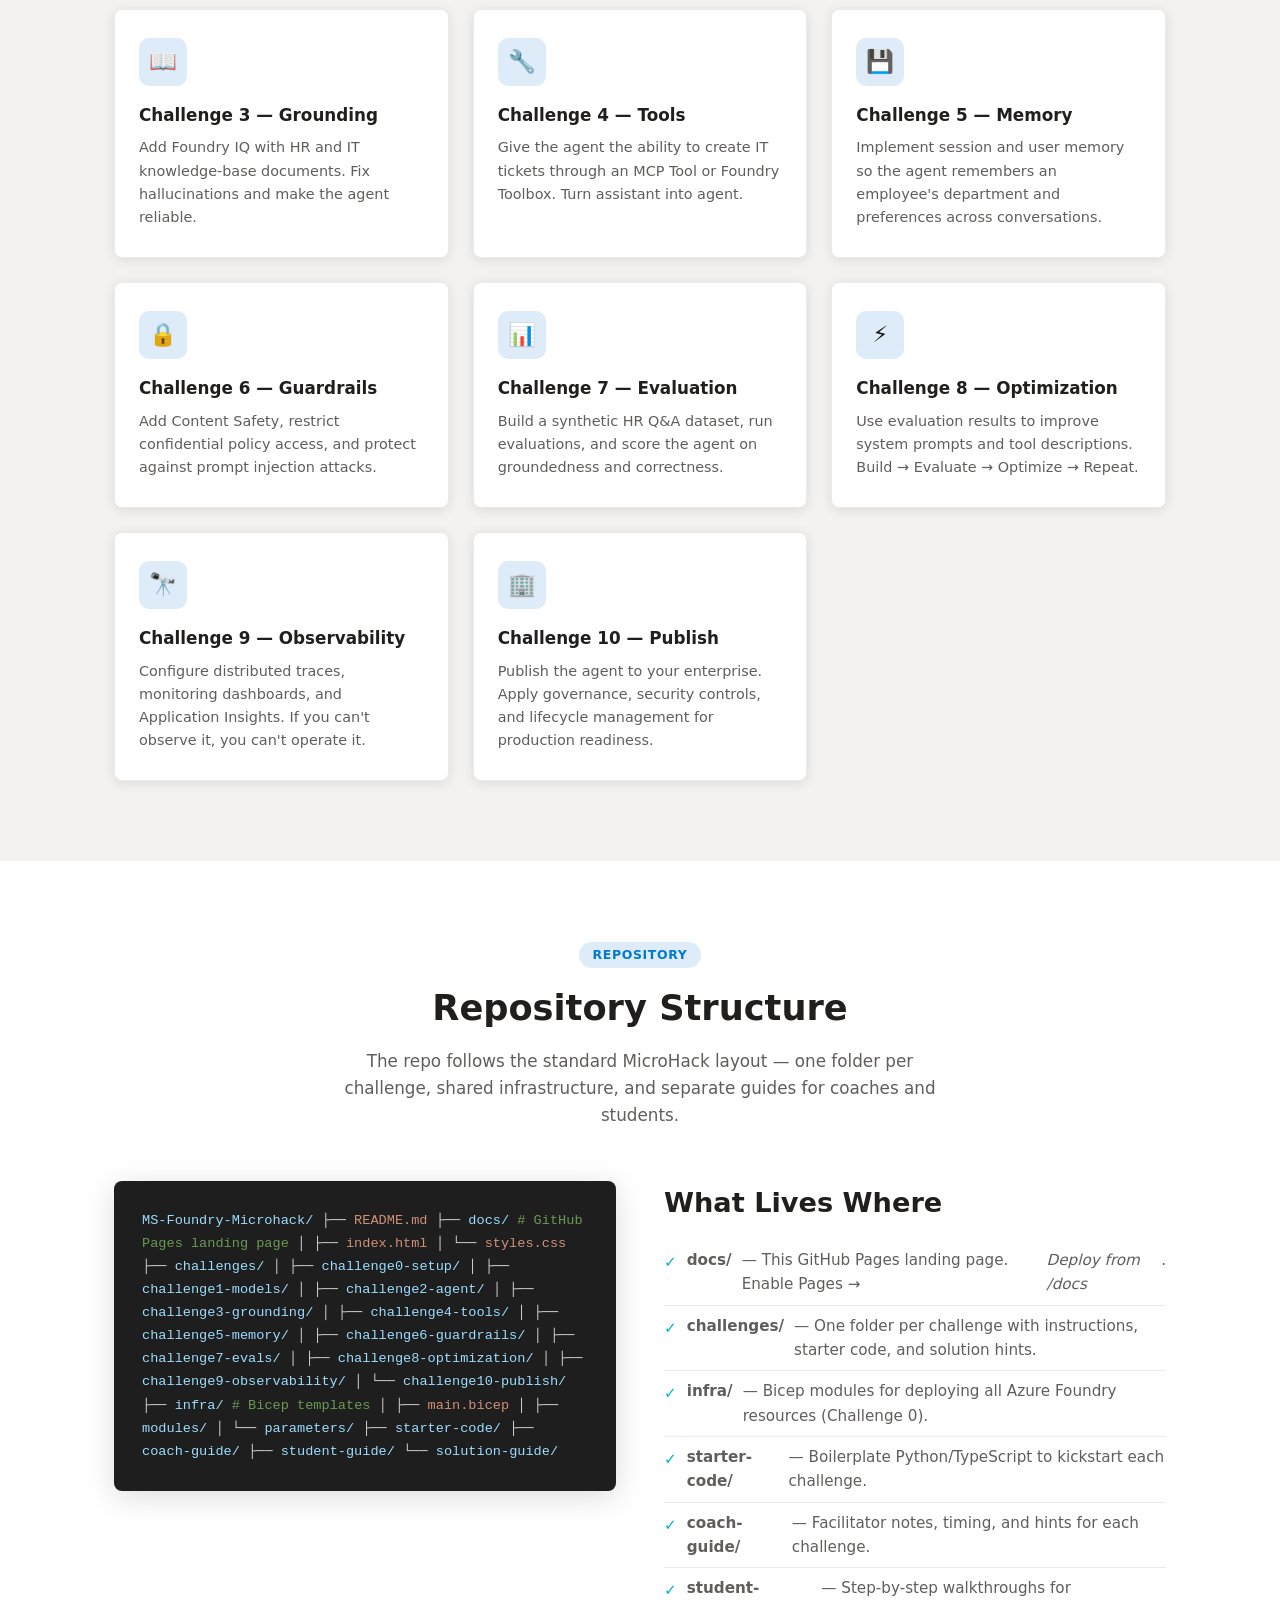
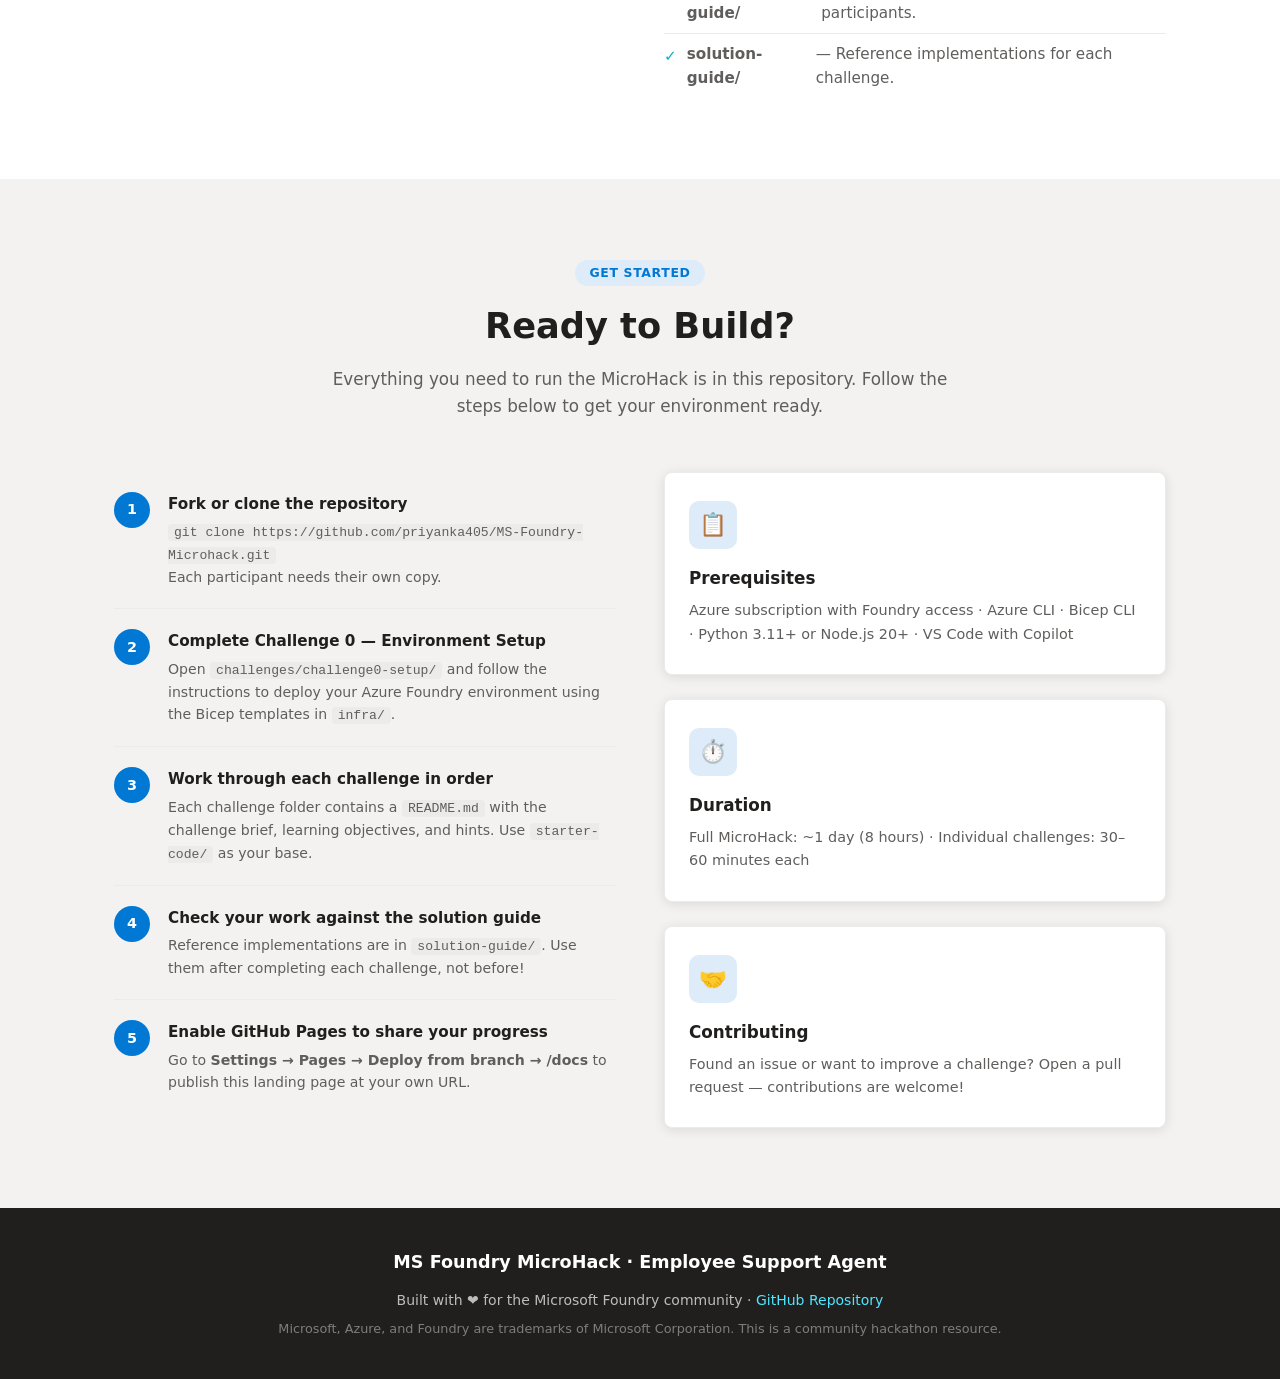
==== commit 8f913dd6: "Fix British English spellings to American English" ====
--- a/docs/index.html
+++ b/docs/index.html
@@ -149,7 +149,7 @@
         <h3 class="card__title">Remember Preferences</h3>
         <p class="card__text">
           Store per-user context (department, role, preferences) across sessions
-          so the agent personalises every interaction.
+          so the agent personalizes every interaction.
         </p>
       </div>
       <div class="card">
@@ -244,7 +244,7 @@
             <td><span class="badge">5</span></td>
             <td><strong>Memory</strong></td>
             <td>Remember employee department, role &amp; preferences across sessions</td>
-            <td>Session memory · User memory · Personalisation</td>
+            <td>Session memory · User memory · Personalization</td>
           </tr>
           <tr>
             <td><span class="badge">6</span></td>
@@ -322,7 +322,7 @@
       <div class="journey-item journey-item--alt">
         <div class="journey-num">5</div>
         <div class="journey-title">Memory</div>
-        <div class="journey-desc">Personalise with context</div>
+        <div class="journey-desc">Personalize with context</div>
       </div>
       <div class="journey-item journey-item--alt">
         <div class="journey-num">6</div>
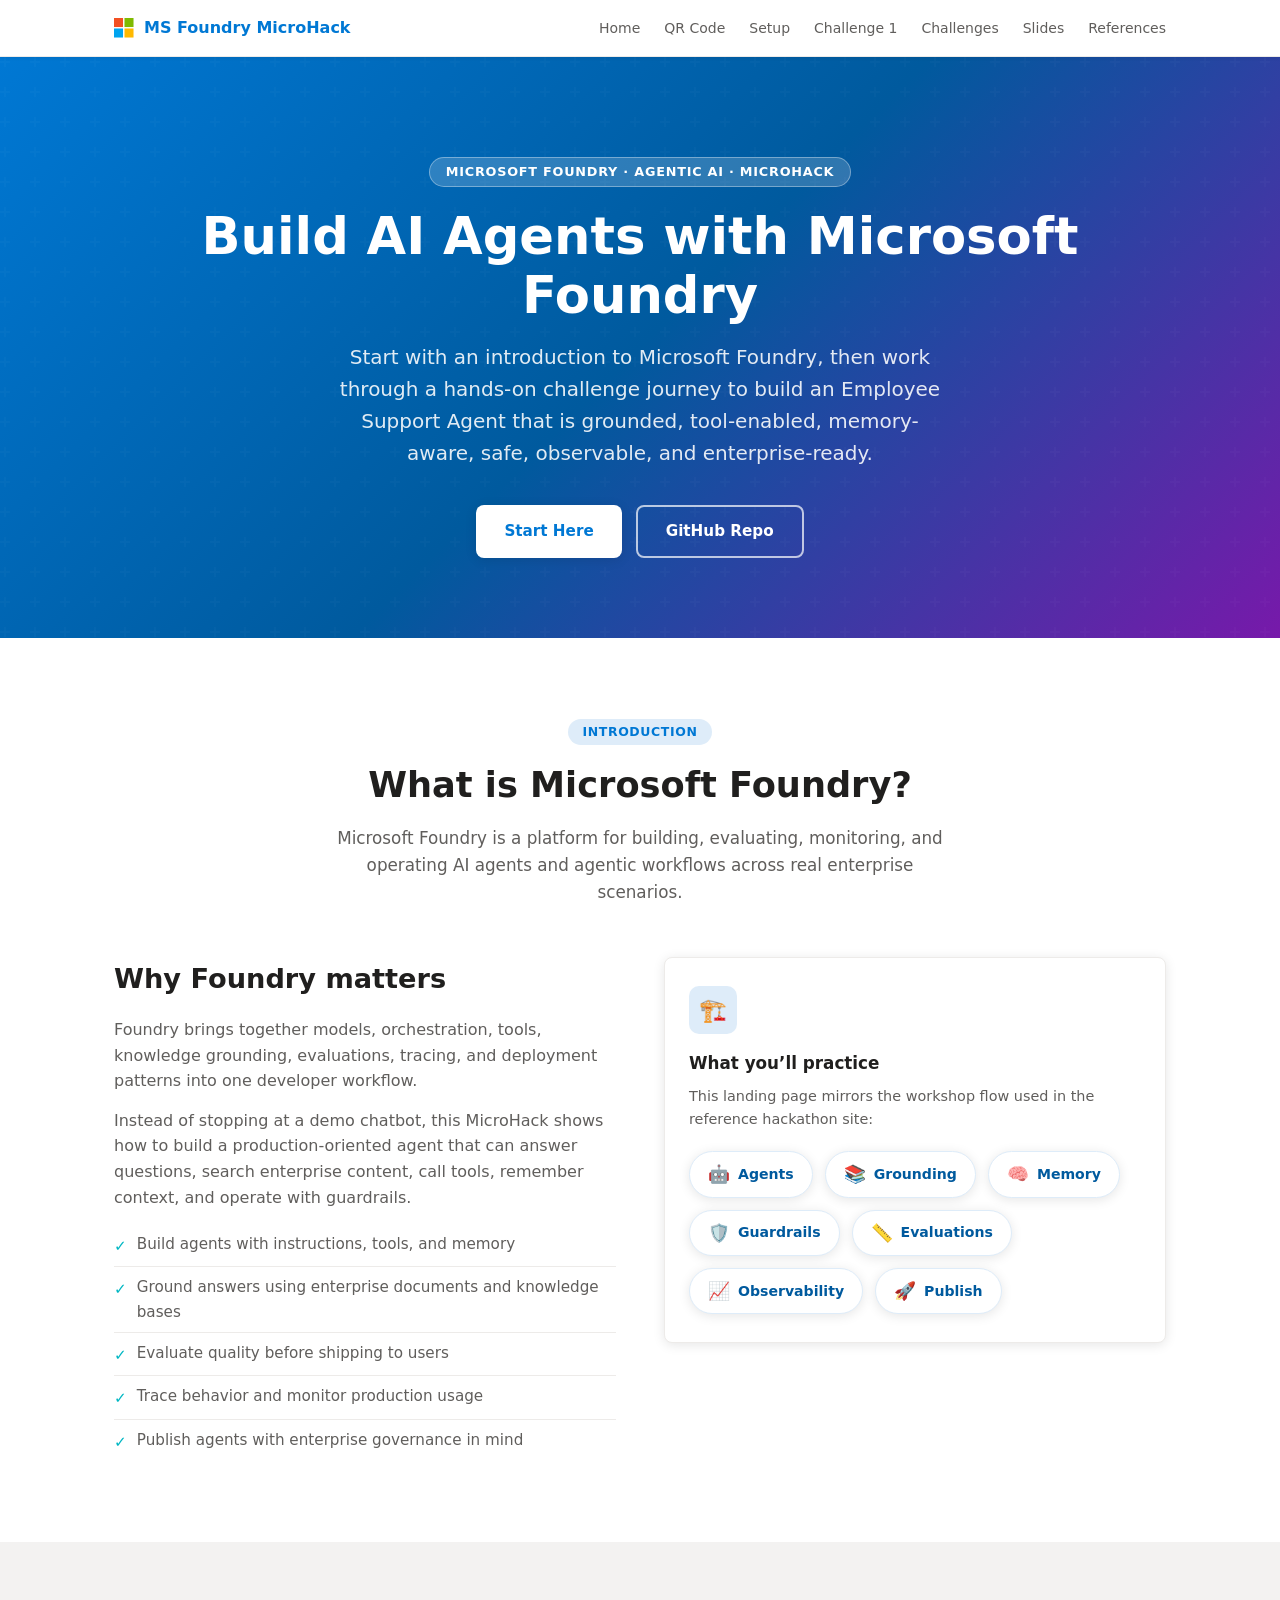
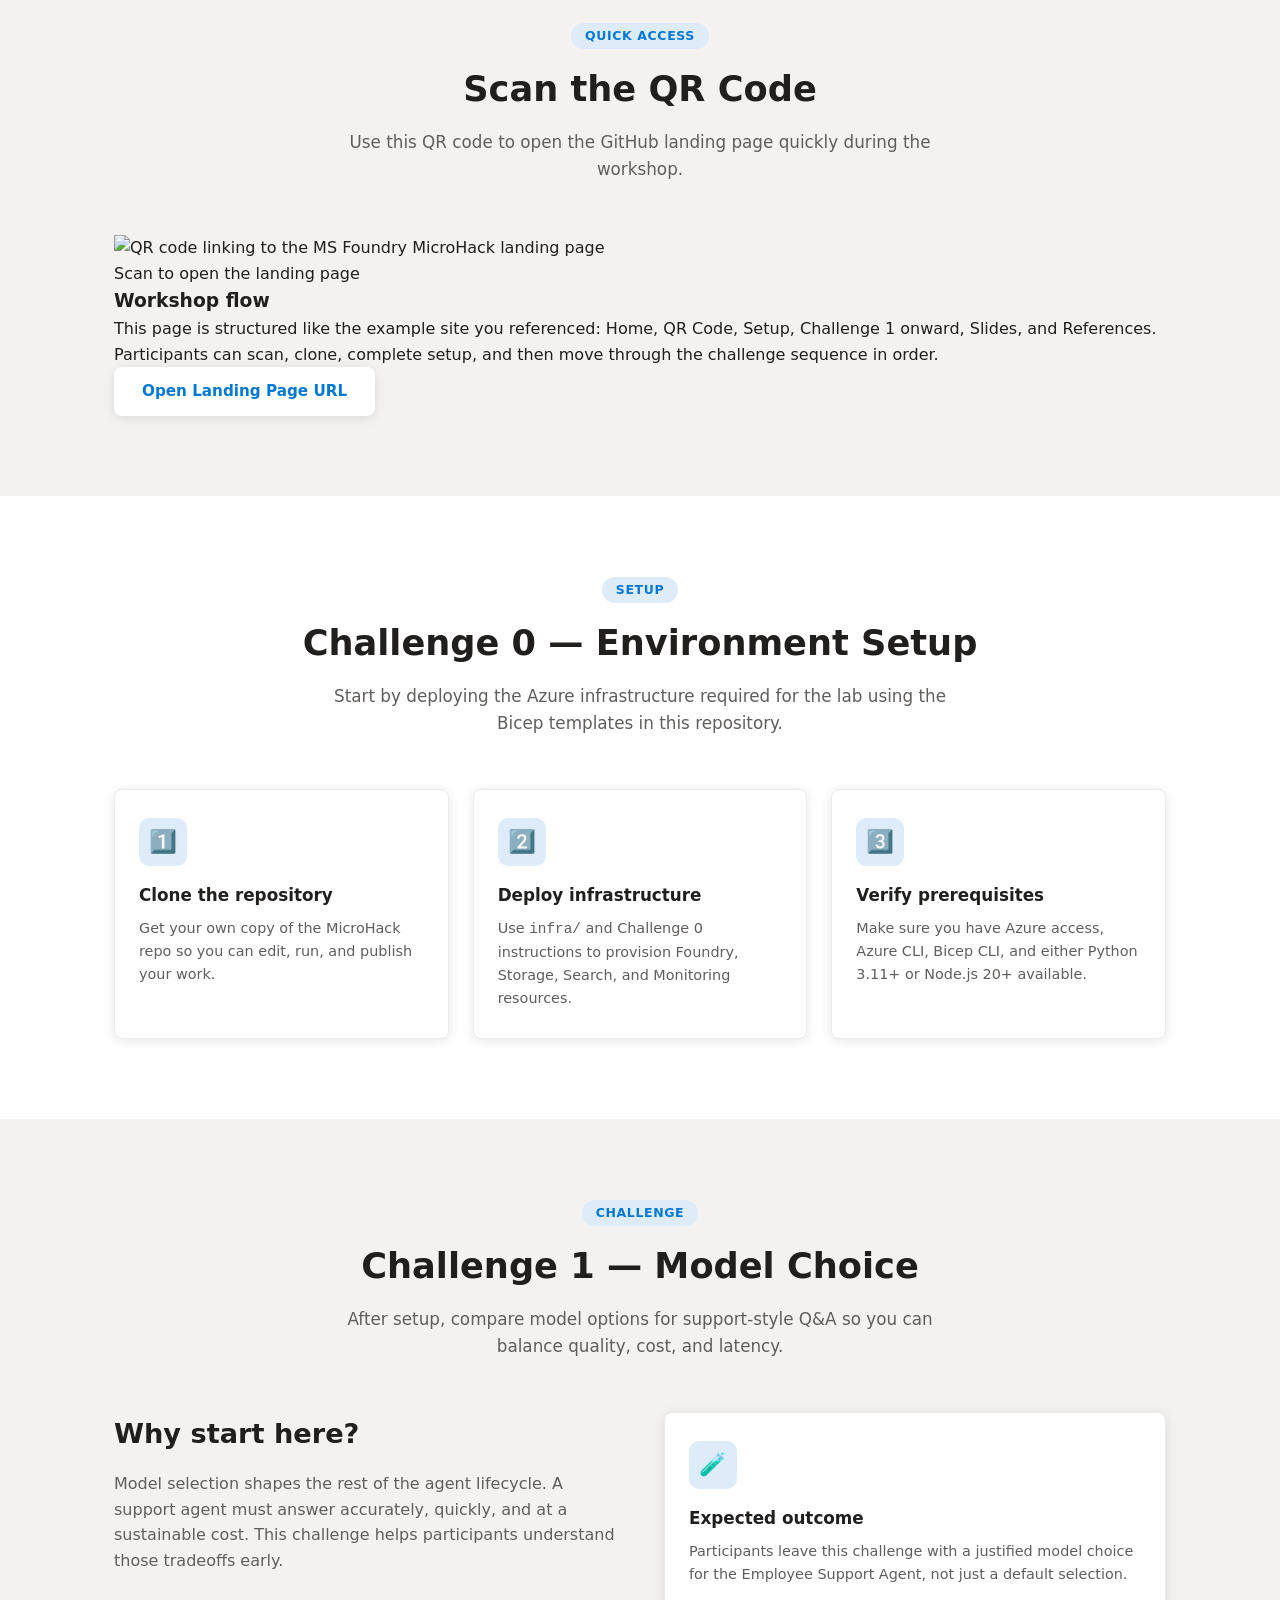
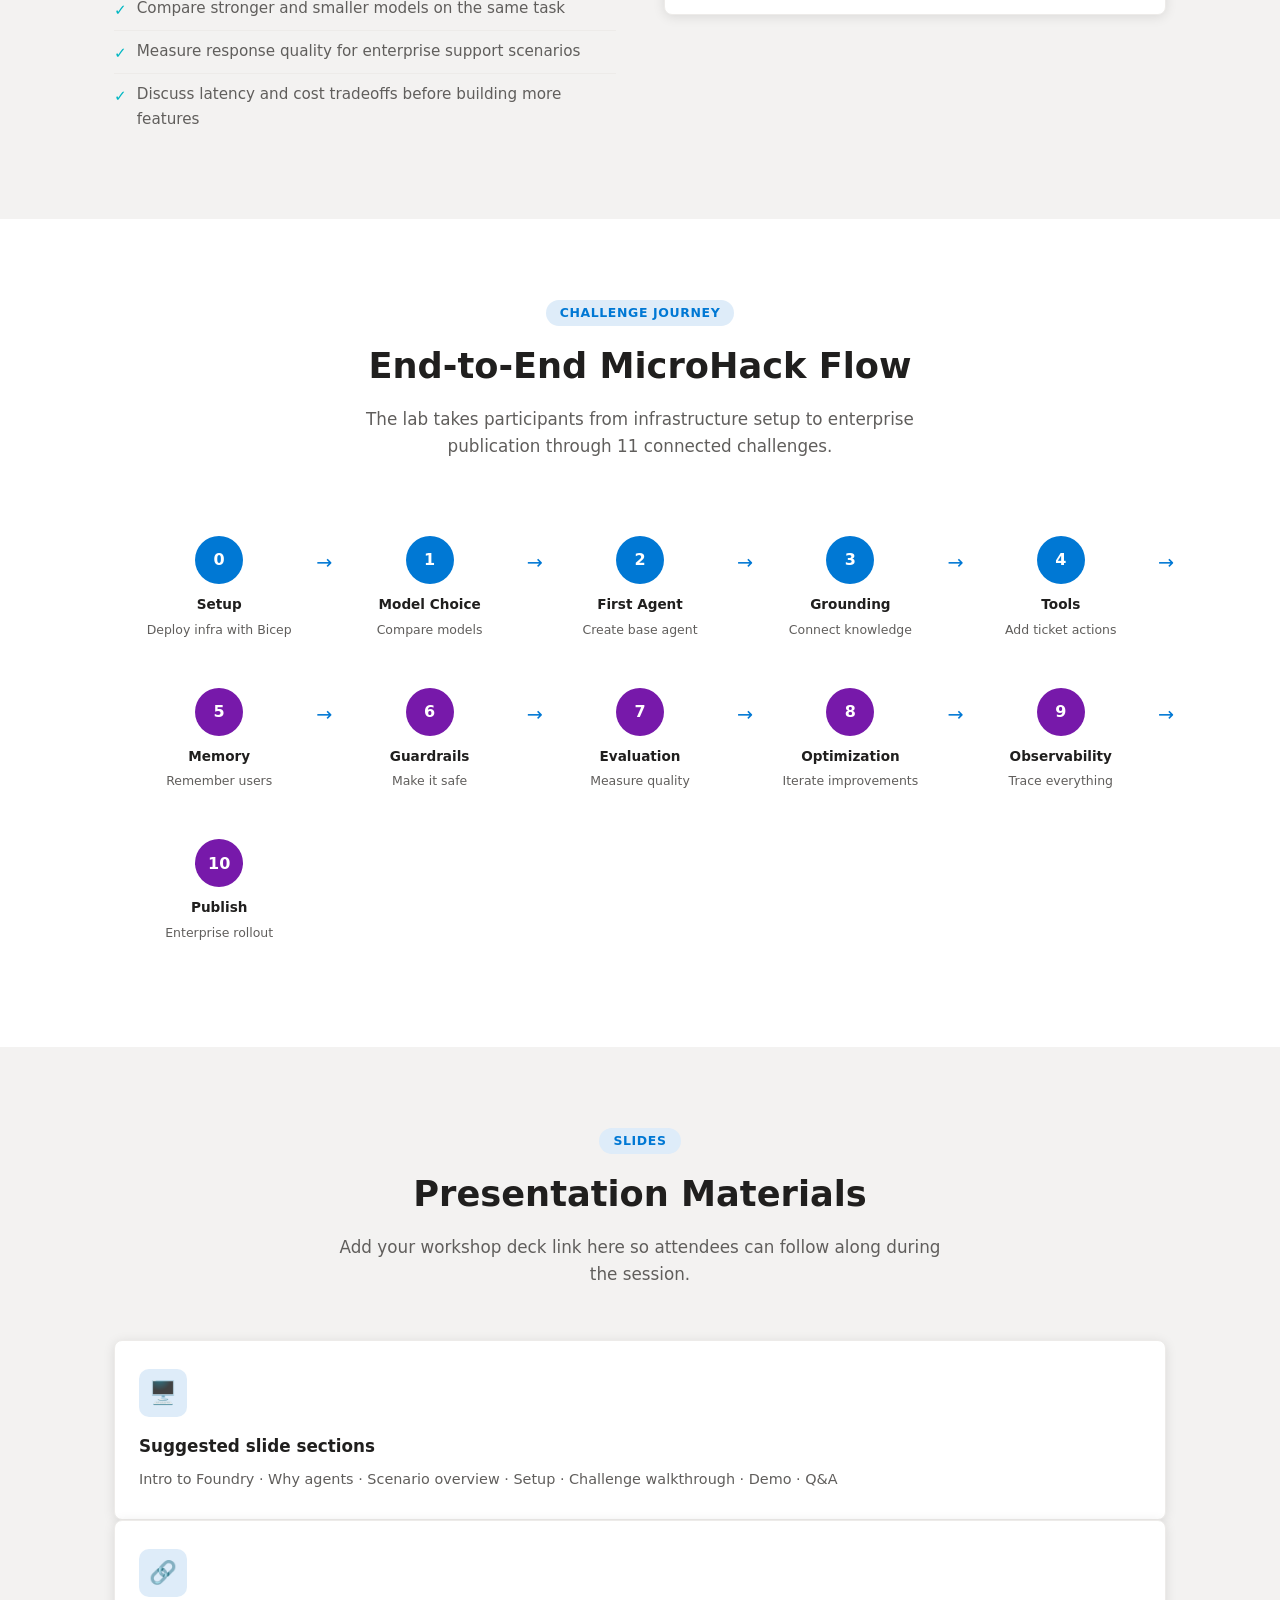
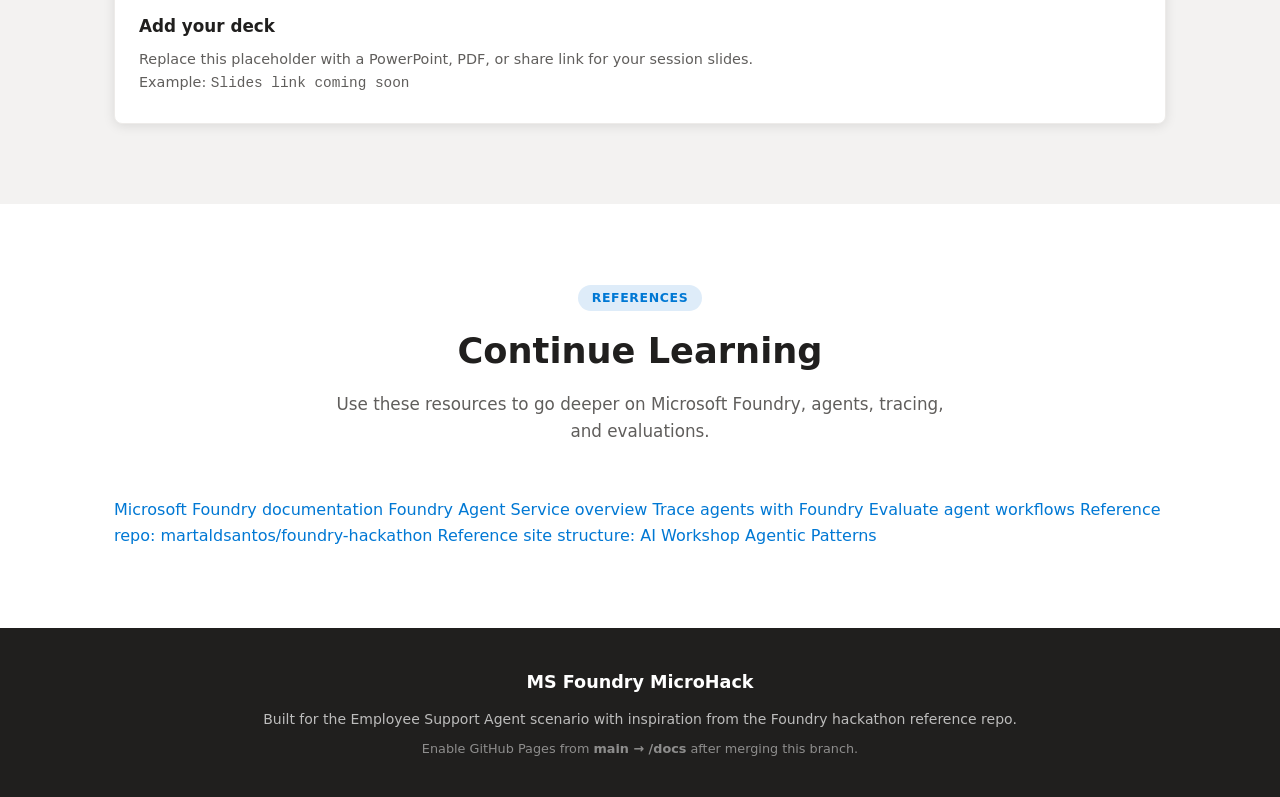
==== commit a462a243: "Create workshop-style landing page for GitHub Pages" ====
--- a/docs/index.html
+++ b/docs/index.html
@@ -3,574 +3,271 @@
 <head>
   <meta charset="UTF-8" />
   <meta name="viewport" content="width=device-width, initial-scale=1.0" />
-  <title>Employee Support Agent · MS Foundry MicroHack</title>
-  <meta name="description" content="A Microsoft Foundry hackathon scenario: build a production-ready Employee Support Agent step by step, from prototype to enterprise rollout." />
+  <title>Microsoft Foundry MicroHack · Landing Page</title>
+  <meta name="description" content="A Microsoft Foundry MicroHack landing page with Foundry introduction, challenge journey, QR code, setup, slides, and references." />
   <link rel="stylesheet" href="styles.css" />
-  <link rel="icon" href="data:image/svg+xml,<svg xmlns='http://www.w3.org/2000/svg' viewBox='0 0 100 100'><text y='.9em' font-size='90'>🤖</text></svg>" />
+  <link rel="icon" href="data:image/svg+xml,<svg xmlns='http://www.w3.org/2000/svg' viewBox='0 0 100 100'><text y='.9em' font-size='90'>🚀</text></svg>" />
 </head>
 <body>
-
-<!-- ── Navigation ───────────────────────────────────── -->
-<nav class="nav" aria-label="Site navigation">
-  <div class="nav__inner">
-    <a class="nav__brand" href="#">
-      <!-- Microsoft logo squares -->
-      <svg width="20" height="20" viewBox="0 0 21 21" fill="none" xmlns="http://www.w3.org/2000/svg" aria-hidden="true">
-        <rect x="0"  y="0"  width="9.5" height="9.5" fill="#f25022"/>
-        <rect x="11" y="0"  width="9.5" height="9.5" fill="#7fba00"/>
-        <rect x="0"  y="11" width="9.5" height="9.5" fill="#00a4ef"/>
-        <rect x="11" y="11" width="9.5" height="9.5" fill="#ffb900"/>
-      </svg>
-      MS Foundry MicroHack
-    </a>
-    <ul class="nav__links" role="list">
-      <li><a href="#background">Background</a></li>
-      <li><a href="#usecase">Use Case</a></li>
-      <li><a href="#challenges">Challenges</a></li>
-      <li><a href="#journey">Journey</a></li>
-      <li><a href="#getstarted">Get Started</a></li>
-      <li><a href="https://github.com/priyanka405/MS-Foundry-Microhack" target="_blank" rel="noopener">GitHub ↗</a></li>
-    </ul>
-  </div>
-</nav>
-
-<!-- ── Hero ─────────────────────────────────────────── -->
-<header class="hero" id="top">
-  <div class="container hero__content">
-    <span class="hero__eyebrow">Microsoft Foundry · MicroHack</span>
-    <h1 class="hero__title">Employee Support Agent</h1>
-    <p class="hero__subtitle">
-      From a single chat prompt to a fully grounded, tool-enabled, memory-aware,
-      observable enterprise AI agent — in 11 hands-on challenges.
-    </p>
-    <div class="hero__actions">
-      <a href="#journey" class="btn btn--primary">
-        🚀 Start the Journey
+  <nav class="nav" aria-label="Site navigation">
+    <div class="nav__inner">
+      <a class="nav__brand" href="#top">
+        <svg width="20" height="20" viewBox="0 0 21 21" fill="none" xmlns="http://www.w3.org/2000/svg" aria-hidden="true">
+          <rect x="0" y="0" width="9.5" height="9.5" fill="#f25022"/>
+          <rect x="11" y="0" width="9.5" height="9.5" fill="#7fba00"/>
+          <rect x="0" y="11" width="9.5" height="9.5" fill="#00a4ef"/>
+          <rect x="11" y="11" width="9.5" height="9.5" fill="#ffb900"/>
+        </svg>
+        MS Foundry MicroHack
       </a>
-      <a href="https://github.com/priyanka405/MS-Foundry-Microhack" class="btn btn--outline" target="_blank" rel="noopener">
-        View on GitHub
-      </a>
-    </div>
-  </div>
-</header>
-
-<!-- ── Background ───────────────────────────────────── -->
-<section class="section" id="background">
-  <div class="container">
-    <div class="section__header">
-      <span class="section__tag">Background</span>
-      <h2 class="section__title">The Problem Worth Solving</h2>
-      <p class="section__lead">
-        Every company has the same productivity tax: employees spend time hunting
-        for answers that already exist somewhere — but are hard to reach.
+      <ul class="nav__links" role="list">
+        <li><a href="#home">Home</a></li>
+        <li><a href="#qr">QR Code</a></li>
+        <li><a href="#setup">Setup</a></li>
+        <li><a href="#challenge1">Challenge 1</a></li>
+        <li><a href="#journey">Challenges</a></li>
+        <li><a href="#slides">Slides</a></li>
+        <li><a href="#references">References</a></li>
+      </ul>
+    </div>
+  </nav>
+
+  <header class="hero" id="top">
+    <div class="container hero__content" id="home">
+      <span class="hero__eyebrow">Microsoft Foundry · Agentic AI · MicroHack</span>
+      <h1 class="hero__title">Build AI Agents with Microsoft Foundry</h1>
+      <p class="hero__subtitle">
+        Start with an introduction to Microsoft Foundry, then work through a hands-on
+        challenge journey to build an Employee Support Agent that is grounded, tool-enabled,
+        memory-aware, safe, observable, and enterprise-ready.
       </p>
-    </div>
-    <div class="two-col">
-      <div class="two-col__text">
-        <h2>The Daily Friction</h2>
-        <p>
-          HR portals are buried, IT tickets take days, policy documents are
-          out-of-date PDFs. Support teams are flooded with repetitive questions
-          while employees wait.
-        </p>
-        <p>
-          An AI agent connected to the right knowledge and tools can resolve
-          most of these queries in seconds — and this MicroHack shows you
-          exactly how to build one correctly, using Microsoft Foundry.
-        </p>
-        <ul>
-          <li>Policies and procedures are scattered across systems</li>
-          <li>Repetitive support tasks consume HR and IT bandwidth</li>
-          <li>Employees expect instant, accurate, contextual answers</li>
-          <li>Enterprise requirements add safety and compliance constraints</li>
-        </ul>
-      </div>
-      <div class="question-box">
-        <h3>Employees Are Asking…</h3>
-        <div class="question-item">
-          <div class="question-bubble">How do I request vacation days?</div>
-        </div>
-        <div class="question-item">
-          <div class="question-bubble">How do I reset my password?</div>
-        </div>
-        <div class="question-item">
-          <div class="question-bubble">Where is the travel policy document?</div>
-        </div>
-        <div class="question-item">
-          <div class="question-bubble">Who approves my expense report?</div>
-        </div>
-        <div class="question-item">
-          <div class="question-bubble">Can you open an IT ticket for my broken laptop?</div>
-        </div>
-      </div>
-    </div>
-  </div>
-</section>
-
-<!-- ── Use Case ──────────────────────────────────────── -->
-<section class="section section--alt" id="usecase">
-  <div class="container">
-    <div class="section__header">
-      <span class="section__tag">Use Case</span>
-      <h2 class="section__title">What the Agent Does</h2>
-      <p class="section__lead">
-        The Employee Support Agent combines language understanding, knowledge
-        retrieval, tool execution, and safety guardrails into a single,
-        production-grade assistant.
-      </p>
-    </div>
-    <div class="card-grid">
-      <div class="card">
-        <div class="card__icon">💬</div>
-        <h3 class="card__title">Answer Questions</h3>
-        <p class="card__text">
-          Respond to employee queries in natural language — HR policies, IT
-          procedures, benefits information, and more.
-        </p>
-      </div>
-      <div class="card">
-        <div class="card__icon">🔍</div>
-        <h3 class="card__title">Search Documents</h3>
-        <p class="card__text">
-          Query a grounded enterprise knowledge base (HR + IT documents) to
-          provide accurate, cited answers instead of hallucinated responses.
-        </p>
-      </div>
-      <div class="card">
-        <div class="card__icon">🎫</div>
-        <h3 class="card__title">Create IT Tickets</h3>
-        <p class="card__text">
-          Call a mock ticketing API on behalf of the employee — no form
-          hunting, no manual copy-paste, just conversational action.
-        </p>
-      </div>
-      <div class="card">
-        <div class="card__icon">🧠</div>
-        <h3 class="card__title">Remember Preferences</h3>
-        <p class="card__text">
-          Store per-user context (department, role, preferences) across sessions
-          so the agent personalizes every interaction.
-        </p>
-      </div>
-      <div class="card">
-        <div class="card__icon">🛡️</div>
-        <h3 class="card__title">Follow Policies</h3>
-        <p class="card__text">
-          Enforce company guardrails — restrict confidential data, prevent
-          prompt injection, and comply with content-safety rules.
-        </p>
-      </div>
-      <div class="card">
-        <div class="card__icon">📊</div>
-        <h3 class="card__title">Observable &amp; Measurable</h3>
-        <p class="card__text">
-          Every request is traced, evaluated for correctness, and monitored
-          in Application Insights so you can operate it with confidence.
-        </p>
-      </div>
-    </div>
-
-    <div style="margin-top: 48px;">
-      <h3 style="text-align:center; font-size:1.1rem; font-weight:700; margin-bottom:20px; color:var(--ms-gray-600);">
-        Agent Capabilities at a Glance
-      </h3>
-      <div class="capability-list" style="justify-content:center;">
-        <span class="capability-pill"><span class="pill-icon">🤖</span> Foundation Model</span>
-        <span class="capability-pill"><span class="pill-icon">📚</span> Foundry IQ / Grounding</span>
-        <span class="capability-pill"><span class="pill-icon">🔧</span> MCP Tools &amp; Toolbox</span>
-        <span class="capability-pill"><span class="pill-icon">💾</span> Session &amp; User Memory</span>
-        <span class="capability-pill"><span class="pill-icon">🔒</span> Content Safety &amp; Guardrails</span>
-        <span class="capability-pill"><span class="pill-icon">📈</span> Evaluation &amp; Scoring</span>
-        <span class="capability-pill"><span class="pill-icon">🔭</span> Traces &amp; Monitoring</span>
-        <span class="capability-pill"><span class="pill-icon">🚀</span> Enterprise Publish</span>
-      </div>
-    </div>
-  </div>
-</section>
-
-<!-- ── Challenge Mapping ─────────────────────────────── -->
-<section class="section" id="challenges">
-  <div class="container">
-    <div class="section__header">
-      <span class="section__tag">Challenge Mapping</span>
-      <h2 class="section__title">Why This Scenario Fits Every Challenge</h2>
-      <p class="section__lead">
-        The Employee Support Agent maps naturally to all 11 MicroHack challenges —
-        no context-switching required.
-      </p>
-    </div>
-    <div style="overflow-x:auto;">
-      <table class="challenge-table" aria-label="Challenge to scenario mapping">
-        <thead>
-          <tr>
-            <th>#</th>
-            <th>Challenge</th>
-            <th>Scenario Fit</th>
-            <th>Key Learning</th>
-          </tr>
-        </thead>
-        <tbody>
-          <tr>
-            <td><span class="badge">0</span></td>
-            <td><strong>Environment Setup</strong></td>
-            <td>Deploy Foundry, Storage, Search &amp; Monitoring via Bicep</td>
-            <td>Infrastructure as Code · Foundry best practices</td>
-          </tr>
-          <tr>
-            <td><span class="badge">1</span></td>
-            <td><strong>Model Choice</strong></td>
-            <td>Compare GPT-4o vs. a small model for support Q&amp;A quality &amp; cost</td>
-            <td>Model selection · Benchmarking · Cost / speed tradeoffs</td>
-          </tr>
-          <tr>
-            <td><span class="badge">2</span></td>
-            <td><strong>First Agent</strong></td>
-            <td>Build a basic employee assistant with system prompt &amp; instructions</td>
-            <td>Agents vs. chat completions · Prompt engineering</td>
-          </tr>
-          <tr>
-            <td><span class="badge">3</span></td>
-            <td><strong>Grounding</strong></td>
-            <td>Connect HR + IT knowledge-base documents via Foundry IQ</td>
-            <td>RAG · Enterprise knowledge · Reducing hallucinations</td>
-          </tr>
-          <tr>
-            <td><span class="badge">4</span></td>
-            <td><strong>Tools</strong></td>
-            <td>Add mock IT-ticketing API as an MCP Tool / Toolbox action</td>
-            <td>Function calling · Tool governance · Assistant → Agent</td>
-          </tr>
-          <tr>
-            <td><span class="badge">5</span></td>
-            <td><strong>Memory</strong></td>
-            <td>Remember employee department, role &amp; preferences across sessions</td>
-            <td>Session memory · User memory · Personalization</td>
-          </tr>
-          <tr>
-            <td><span class="badge">6</span></td>
-            <td><strong>Guardrails</strong></td>
-            <td>Prevent access to confidential exec policies; block prompt injection</td>
-            <td>Content Safety · Prompt injection · Capability ≠ Trust</td>
-          </tr>
-          <tr>
-            <td><span class="badge">7</span></td>
-            <td><strong>Evaluation</strong></td>
-            <td>Measure correctness &amp; groundedness on a synthetic HR Q&amp;A dataset</td>
-            <td>Evaluation datasets · Rubric generation · Don't trust — measure</td>
-          </tr>
-          <tr>
-            <td><span class="badge">8</span></td>
-            <td><strong>Optimization</strong></td>
-            <td>Improve system prompt &amp; tool descriptions using evaluation results</td>
-            <td>Build → Evaluate → Optimize → Repeat</td>
-          </tr>
-          <tr>
-            <td><span class="badge">9</span></td>
-            <td><strong>Observability</strong></td>
-            <td>Configure traces &amp; Application Insights dashboards for all requests</td>
-            <td>Tracing · Monitoring · If you can't observe it, you can't operate it</td>
-          </tr>
-          <tr>
-            <td><span class="badge">10</span></td>
-            <td><strong>Enterprise Ready</strong></td>
-            <td>Publish agent with governance, security controls &amp; lifecycle management</td>
-            <td>Enterprise rollout · Governance · Security</td>
-          </tr>
-        </tbody>
-      </table>
-    </div>
-  </div>
-</section>
-
-<!-- ── Learning Journey ──────────────────────────────── -->
-<section class="section section--alt" id="journey">
-  <div class="container">
-    <div class="section__header">
-      <span class="section__tag">Learning Journey</span>
-      <h2 class="section__title">From Zero to Production Agent</h2>
-      <p class="section__lead">
-        Each challenge builds on the last. Complete them in order and you'll have
-        a fully production-ready agent by the end.
-      </p>
-    </div>
-    <div class="journey-grid">
-      <div class="journey-item">
-        <div class="journey-num">0</div>
-        <div class="journey-title">Setup</div>
-        <div class="journey-desc">Deploy infra with Bicep</div>
-      </div>
-      <div class="journey-item">
-        <div class="journey-num">1</div>
-        <div class="journey-title">Models</div>
-        <div class="journey-desc">Choose the right model</div>
-      </div>
-      <div class="journey-item">
-        <div class="journey-num">2</div>
-        <div class="journey-title">Agent</div>
-        <div class="journey-desc">Build your first agent</div>
-      </div>
-      <div class="journey-item">
-        <div class="journey-num">3</div>
-        <div class="journey-title">Grounding</div>
-        <div class="journey-desc">Add knowledge base</div>
-      </div>
-      <div class="journey-item">
-        <div class="journey-num">4</div>
-        <div class="journey-title">Tools</div>
-        <div class="journey-desc">Enable actions via APIs</div>
-      </div>
-      <div class="journey-item journey-item--alt">
-        <div class="journey-num">5</div>
-        <div class="journey-title">Memory</div>
-        <div class="journey-desc">Personalize with context</div>
-      </div>
-      <div class="journey-item journey-item--alt">
-        <div class="journey-num">6</div>
-        <div class="journey-title">Guardrails</div>
-        <div class="journey-desc">Make it safe &amp; trusted</div>
-      </div>
-      <div class="journey-item journey-item--alt">
-        <div class="journey-num">7</div>
-        <div class="journey-title">Evaluation</div>
-        <div class="journey-desc">Measure correctness</div>
-      </div>
-      <div class="journey-item journey-item--alt">
-        <div class="journey-num">8</div>
-        <div class="journey-title">Optimization</div>
-        <div class="journey-desc">Improve &amp; iterate</div>
-      </div>
-      <div class="journey-item journey-item--alt">
-        <div class="journey-num">9</div>
-        <div class="journey-title">Observability</div>
-        <div class="journey-desc">Trace everything</div>
-      </div>
-      <div class="journey-item journey-item--alt">
-        <div class="journey-num">10</div>
-        <div class="journey-title">Publish</div>
-        <div class="journey-desc">Enterprise rollout</div>
-      </div>
-    </div>
-
-    <!-- Challenge cards detail -->
-    <div class="card-grid" style="margin-top:52px;">
-      <div class="card">
-        <div class="card__icon">⚙️</div>
-        <h3 class="card__title">Challenge 0 — Setup</h3>
-        <p class="card__text">Deploy a Foundry Project, Model, Storage, Monitoring, and optional Search using Bicep IaC templates.</p>
-      </div>
-      <div class="card">
-        <div class="card__icon">🏷️</div>
-        <h3 class="card__title">Challenge 1 — Model Choice</h3>
-        <p class="card__text">Benchmark GPT-4o vs. a small model on support Q&amp;A tasks. Compare cost, latency, and answer quality.</p>
-      </div>
-      <div class="card">
-        <div class="card__icon">🤖</div>
-        <h3 class="card__title">Challenge 2 — First Agent</h3>
-        <p class="card__text">Create an agent with system instructions for the employee support scenario. Understand how agents differ from raw completions.</p>
-      </div>
-      <div class="card">
-        <div class="card__icon">📖</div>
-        <h3 class="card__title">Challenge 3 — Grounding</h3>
-        <p class="card__text">Add Foundry IQ with HR and IT knowledge-base documents. Fix hallucinations and make the agent reliable.</p>
-      </div>
-      <div class="card">
-        <div class="card__icon">🔧</div>
-        <h3 class="card__title">Challenge 4 — Tools</h3>
-        <p class="card__text">Give the agent the ability to create IT tickets through an MCP Tool or Foundry Toolbox. Turn assistant into agent.</p>
-      </div>
-      <div class="card">
-        <div class="card__icon">💾</div>
-        <h3 class="card__title">Challenge 5 — Memory</h3>
-        <p class="card__text">Implement session and user memory so the agent remembers an employee's department and preferences across conversations.</p>
-      </div>
-      <div class="card">
-        <div class="card__icon">🔒</div>
-        <h3 class="card__title">Challenge 6 — Guardrails</h3>
-        <p class="card__text">Add Content Safety, restrict confidential policy access, and protect against prompt injection attacks.</p>
-      </div>
-      <div class="card">
-        <div class="card__icon">📊</div>
-        <h3 class="card__title">Challenge 7 — Evaluation</h3>
-        <p class="card__text">Build a synthetic HR Q&amp;A dataset, run evaluations, and score the agent on groundedness and correctness.</p>
-      </div>
-      <div class="card">
-        <div class="card__icon">⚡</div>
-        <h3 class="card__title">Challenge 8 — Optimization</h3>
-        <p class="card__text">Use evaluation results to improve system prompts and tool descriptions. Build → Evaluate → Optimize → Repeat.</p>
-      </div>
-      <div class="card">
-        <div class="card__icon">🔭</div>
-        <h3 class="card__title">Challenge 9 — Observability</h3>
-        <p class="card__text">Configure distributed traces, monitoring dashboards, and Application Insights. If you can't observe it, you can't operate it.</p>
-      </div>
-      <div class="card">
-        <div class="card__icon">🏢</div>
-        <h3 class="card__title">Challenge 10 — Publish</h3>
-        <p class="card__text">Publish the agent to your enterprise. Apply governance, security controls, and lifecycle management for production readiness.</p>
-      </div>
-    </div>
-  </div>
-</section>
-
-<!-- ── Repo Structure ────────────────────────────────── -->
-<section class="section" id="structure">
-  <div class="container">
-    <div class="section__header">
-      <span class="section__tag">Repository</span>
-      <h2 class="section__title">Repository Structure</h2>
-      <p class="section__lead">
-        The repo follows the standard MicroHack layout — one folder per challenge,
-        shared infrastructure, and separate guides for coaches and students.
-      </p>
-    </div>
-    <div class="two-col">
-      <div>
-        <div class="code-block" role="region" aria-label="Repository directory tree">
-<span class="dir">MS-Foundry-Microhack/</span>
-├── <span class="file">README.md</span>
-├── <span class="dir">docs/</span>               <span class="comment"># GitHub Pages landing page</span>
-│   ├── <span class="file">index.html</span>
-│   └── <span class="file">styles.css</span>
-├── <span class="dir">challenges/</span>
-│   ├── <span class="dir">challenge0-setup/</span>
-│   ├── <span class="dir">challenge1-models/</span>
-│   ├── <span class="dir">challenge2-agent/</span>
-│   ├── <span class="dir">challenge3-grounding/</span>
-│   ├── <span class="dir">challenge4-tools/</span>
-│   ├── <span class="dir">challenge5-memory/</span>
-│   ├── <span class="dir">challenge6-guardrails/</span>
-│   ├── <span class="dir">challenge7-evals/</span>
-│   ├── <span class="dir">challenge8-optimization/</span>
-│   ├── <span class="dir">challenge9-observability/</span>
-│   └── <span class="dir">challenge10-publish/</span>
-├── <span class="dir">infra/</span>               <span class="comment"># Bicep templates</span>
-│   ├── <span class="file">main.bicep</span>
-│   ├── <span class="dir">modules/</span>
-│   └── <span class="dir">parameters/</span>
-├── <span class="dir">starter-code/</span>
-├── <span class="dir">coach-guide/</span>
-├── <span class="dir">student-guide/</span>
-└── <span class="dir">solution-guide/</span>
-        </div>
-      </div>
-      <div class="two-col__text">
-        <h2>What Lives Where</h2>
-        <ul>
-          <li><strong>docs/</strong> — This GitHub Pages landing page. Enable Pages → <em>Deploy from /docs</em>.</li>
-          <li><strong>challenges/</strong> — One folder per challenge with instructions, starter code, and solution hints.</li>
-          <li><strong>infra/</strong> — Bicep modules for deploying all Azure Foundry resources (Challenge 0).</li>
-          <li><strong>starter-code/</strong> — Boilerplate Python/TypeScript to kickstart each challenge.</li>
-          <li><strong>coach-guide/</strong> — Facilitator notes, timing, and hints for each challenge.</li>
-          <li><strong>student-guide/</strong> — Step-by-step walkthroughs for participants.</li>
-          <li><strong>solution-guide/</strong> — Reference implementations for each challenge.</li>
-        </ul>
-      </div>
-    </div>
-  </div>
-</section>
-
-<!-- ── Get Started ───────────────────────────────────── -->
-<section class="section section--alt" id="getstarted">
-  <div class="container">
-    <div class="section__header">
-      <span class="section__tag">Get Started</span>
-      <h2 class="section__title">Ready to Build?</h2>
-      <p class="section__lead">
-        Everything you need to run the MicroHack is in this repository.
-        Follow the steps below to get your environment ready.
-      </p>
-    </div>
-    <div class="two-col">
-      <ol class="steps">
-        <li>
-          <div>
-            <h4>Fork or clone the repository</h4>
-            <p>
-              <code>git clone https://github.com/priyanka405/MS-Foundry-Microhack.git</code><br/>
-              Each participant needs their own copy.
-            </p>
+      <div class="hero__actions">
+        <a href="#intro" class="btn btn--primary">Start Here</a>
+        <a href="https://github.com/priyanka405/MS-Foundry-Microhack" class="btn btn--outline" target="_blank" rel="noopener">GitHub Repo</a>
+      </div>
+    </div>
+  </header>
+
+  <section class="section" id="intro">
+    <div class="container">
+      <div class="section__header">
+        <span class="section__tag">Introduction</span>
+        <h2 class="section__title">What is Microsoft Foundry?</h2>
+        <p class="section__lead">
+          Microsoft Foundry is a platform for building, evaluating, monitoring, and operating AI agents
+          and agentic workflows across real enterprise scenarios.
+        </p>
+      </div>
+      <div class="two-col two-col--center">
+        <div class="two-col__text">
+          <h2>Why Foundry matters</h2>
+          <p>
+            Foundry brings together models, orchestration, tools, knowledge grounding,
+            evaluations, tracing, and deployment patterns into one developer workflow.
+          </p>
+          <p>
+            Instead of stopping at a demo chatbot, this MicroHack shows how to build a
+            production-oriented agent that can answer questions, search enterprise content,
+            call tools, remember context, and operate with guardrails.
+          </p>
+          <ul>
+            <li>Build agents with instructions, tools, and memory</li>
+            <li>Ground answers using enterprise documents and knowledge bases</li>
+            <li>Evaluate quality before shipping to users</li>
+            <li>Trace behavior and monitor production usage</li>
+            <li>Publish agents with enterprise governance in mind</li>
+          </ul>
+        </div>
+        <div class="card card--feature">
+          <div class="card__icon">🏗️</div>
+          <h3 class="card__title">What you’ll practice</h3>
+          <p class="card__text">This landing page mirrors the workshop flow used in the reference hackathon site:</p>
+          <div class="capability-list capability-list--stacked">
+            <span class="capability-pill"><span class="pill-icon">🤖</span> Agents</span>
+            <span class="capability-pill"><span class="pill-icon">📚</span> Grounding</span>
+            <span class="capability-pill"><span class="pill-icon">🧠</span> Memory</span>
+            <span class="capability-pill"><span class="pill-icon">🛡️</span> Guardrails</span>
+            <span class="capability-pill"><span class="pill-icon">📏</span> Evaluations</span>
+            <span class="capability-pill"><span class="pill-icon">📈</span> Observability</span>
+            <span class="capability-pill"><span class="pill-icon">🚀</span> Publish</span>
           </div>
-        </li>
-        <li>
-          <div>
-            <h4>Complete Challenge 0 — Environment Setup</h4>
-            <p>
-              Open <code>challenges/challenge0-setup/</code> and follow the instructions
-              to deploy your Azure Foundry environment using the Bicep templates in <code>infra/</code>.
-            </p>
-          </div>
-        </li>
-        <li>
-          <div>
-            <h4>Work through each challenge in order</h4>
-            <p>
-              Each challenge folder contains a <code>README.md</code> with the challenge brief,
-              learning objectives, and hints. Use <code>starter-code/</code> as your base.
-            </p>
-          </div>
-        </li>
-        <li>
-          <div>
-            <h4>Check your work against the solution guide</h4>
-            <p>
-              Reference implementations are in <code>solution-guide/</code>. Use them
-              after completing each challenge, not before!
-            </p>
-          </div>
-        </li>
-        <li>
-          <div>
-            <h4>Enable GitHub Pages to share your progress</h4>
-            <p>
-              Go to <strong>Settings → Pages → Deploy from branch → /docs</strong>
-              to publish this landing page at your own URL.
-            </p>
-          </div>
-        </li>
-      </ol>
-      <div>
-        <div class="card" style="margin-bottom:24px;">
-          <div class="card__icon">📋</div>
-          <h3 class="card__title">Prerequisites</h3>
+        </div>
+      </div>
+    </div>
+  </section>
+
+  <section class="section section--alt" id="qr">
+    <div class="container">
+      <div class="section__header">
+        <span class="section__tag">Quick Access</span>
+        <h2 class="section__title">Scan the QR Code</h2>
+        <p class="section__lead">
+          Use this QR code to open the GitHub landing page quickly during the workshop.
+        </p>
+      </div>
+      <div class="qr-panel">
+        <div class="qr-card">
+          <img
+            src="https://api.qrserver.com/v1/create-qr-code/?size=260x260&data=https%3A%2F%2Fpriyanka405.github.io%2FMS-Foundry-Microhack%2F"
+            alt="QR code linking to the MS Foundry MicroHack landing page"
+          />
+          <p class="qr-caption">Scan to open the landing page</p>
+        </div>
+        <div class="qr-copy">
+          <h3>Workshop flow</h3>
+          <p>
+            This page is structured like the example site you referenced: Home, QR Code,
+            Setup, Challenge 1 onward, Slides, and References.
+          </p>
+          <p>
+            Participants can scan, clone, complete setup, and then move through the challenge
+            sequence in order.
+          </p>
+          <a class="btn btn--primary" href="https://priyanka405.github.io/MS-Foundry-Microhack/" target="_blank" rel="noopener">Open Landing Page URL</a>
+        </div>
+      </div>
+    </div>
+  </section>
+
+  <section class="section" id="setup">
+    <div class="container">
+      <div class="section__header">
+        <span class="section__tag">Setup</span>
+        <h2 class="section__title">Challenge 0 — Environment Setup</h2>
+        <p class="section__lead">
+          Start by deploying the Azure infrastructure required for the lab using the Bicep templates in this repository.
+        </p>
+      </div>
+      <div class="card-grid">
+        <div class="card">
+          <div class="card__icon">1️⃣</div>
+          <h3 class="card__title">Clone the repository</h3>
+          <p class="card__text">Get your own copy of the MicroHack repo so you can edit, run, and publish your work.</p>
+        </div>
+        <div class="card">
+          <div class="card__icon">2️⃣</div>
+          <h3 class="card__title">Deploy infrastructure</h3>
+          <p class="card__text">Use <code>infra/</code> and Challenge 0 instructions to provision Foundry, Storage, Search, and Monitoring resources.</p>
+        </div>
+        <div class="card">
+          <div class="card__icon">3️⃣</div>
+          <h3 class="card__title">Verify prerequisites</h3>
+          <p class="card__text">Make sure you have Azure access, Azure CLI, Bicep CLI, and either Python 3.11+ or Node.js 20+ available.</p>
+        </div>
+      </div>
+    </div>
+  </section>
+
+  <section class="section section--alt" id="challenge1">
+    <div class="container">
+      <div class="section__header">
+        <span class="section__tag">Challenge</span>
+        <h2 class="section__title">Challenge 1 — Model Choice</h2>
+        <p class="section__lead">
+          After setup, compare model options for support-style Q&amp;A so you can balance quality, cost, and latency.
+        </p>
+      </div>
+      <div class="two-col">
+        <div class="two-col__text">
+          <h2>Why start here?</h2>
+          <p>
+            Model selection shapes the rest of the agent lifecycle. A support agent must answer accurately,
+            quickly, and at a sustainable cost. This challenge helps participants understand those tradeoffs early.
+          </p>
+          <ul>
+            <li>Compare stronger and smaller models on the same task</li>
+            <li>Measure response quality for enterprise support scenarios</li>
+            <li>Discuss latency and cost tradeoffs before building more features</li>
+          </ul>
+        </div>
+        <div class="card">
+          <div class="card__icon">🧪</div>
+          <h3 class="card__title">Expected outcome</h3>
           <p class="card__text">
-            Azure subscription with Foundry access · Azure CLI · Bicep CLI ·
-            Python 3.11+ or Node.js 20+ · VS Code with Copilot
-          </p>
-        </div>
-        <div class="card" style="margin-bottom:24px;">
-          <div class="card__icon">⏱️</div>
-          <h3 class="card__title">Duration</h3>
-          <p class="card__text">
-            Full MicroHack: ~1 day (8 hours) · Individual challenges: 30–60 minutes each
-          </p>
-        </div>
-        <div class="card">
-          <div class="card__icon">🤝</div>
-          <h3 class="card__title">Contributing</h3>
-          <p class="card__text">
-            Found an issue or want to improve a challenge?
-            Open a pull request — contributions are welcome!
-          </p>
-        </div>
-      </div>
-    </div>
-  </div>
-</section>
-
-<!-- ── Footer ───────────────────────────────────────── -->
-<footer class="footer">
-  <div class="container">
-    <div class="footer__logo">MS Foundry MicroHack · Employee Support Agent</div>
-    <p>
-      Built with ❤️ for the Microsoft Foundry community ·
-      <a href="https://github.com/priyanka405/MS-Foundry-Microhack" target="_blank" rel="noopener">GitHub Repository</a>
-    </p>
-    <p style="margin-top:8px; font-size:.8rem; opacity:.6;">
-      Microsoft, Azure, and Foundry are trademarks of Microsoft Corporation.
-      This is a community hackathon resource.
-    </p>
-  </div>
-</footer>
-
+            Participants leave this challenge with a justified model choice for the Employee Support Agent,
+            not just a default selection.
+          </p>
+        </div>
+      </div>
+    </div>
+  </section>
+
+  <section class="section" id="journey">
+    <div class="container">
+      <div class="section__header">
+        <span class="section__tag">Challenge Journey</span>
+        <h2 class="section__title">End-to-End MicroHack Flow</h2>
+        <p class="section__lead">
+          The lab takes participants from infrastructure setup to enterprise publication through 11 connected challenges.
+        </p>
+      </div>
+      <div class="journey-grid">
+        <div class="journey-item"><div class="journey-num">0</div><div class="journey-title">Setup</div><div class="journey-desc">Deploy infra with Bicep</div></div>
+        <div class="journey-item"><div class="journey-num">1</div><div class="journey-title">Model Choice</div><div class="journey-desc">Compare models</div></div>
+        <div class="journey-item"><div class="journey-num">2</div><div class="journey-title">First Agent</div><div class="journey-desc">Create base agent</div></div>
+        <div class="journey-item"><div class="journey-num">3</div><div class="journey-title">Grounding</div><div class="journey-desc">Connect knowledge</div></div>
+        <div class="journey-item"><div class="journey-num">4</div><div class="journey-title">Tools</div><div class="journey-desc">Add ticket actions</div></div>
+        <div class="journey-item journey-item--alt"><div class="journey-num">5</div><div class="journey-title">Memory</div><div class="journey-desc">Remember users</div></div>
+        <div class="journey-item journey-item--alt"><div class="journey-num">6</div><div class="journey-title">Guardrails</div><div class="journey-desc">Make it safe</div></div>
+        <div class="journey-item journey-item--alt"><div class="journey-num">7</div><div class="journey-title">Evaluation</div><div class="journey-desc">Measure quality</div></div>
+        <div class="journey-item journey-item--alt"><div class="journey-num">8</div><div class="journey-title">Optimization</div><div class="journey-desc">Iterate improvements</div></div>
+        <div class="journey-item journey-item--alt"><div class="journey-num">9</div><div class="journey-title">Observability</div><div class="journey-desc">Trace everything</div></div>
+        <div class="journey-item journey-item--alt"><div class="journey-num">10</div><div class="journey-title">Publish</div><div class="journey-desc">Enterprise rollout</div></div>
+      </div>
+    </div>
+  </section>
+
+  <section class="section section--alt" id="slides">
+    <div class="container">
+      <div class="section__header">
+        <span class="section__tag">Slides</span>
+        <h2 class="section__title">Presentation Materials</h2>
+        <p class="section__lead">
+          Add your workshop deck link here so attendees can follow along during the session.
+        </p>
+      </div>
+      <div class="slides-panel">
+        <div class="card">
+          <div class="card__icon">🖥️</div>
+          <h3 class="card__title">Suggested slide sections</h3>
+          <p class="card__text">Intro to Foundry · Why agents · Scenario overview · Setup · Challenge walkthrough · Demo · Q&amp;A</p>
+        </div>
+        <div class="card">
+          <div class="card__icon">🔗</div>
+          <h3 class="card__title">Add your deck</h3>
+          <p class="card__text">Replace this placeholder with a PowerPoint, PDF, or share link for your session slides.</p>
+          <p class="card__text card__text--muted">Example: <code>Slides link coming soon</code></p>
+        </div>
+      </div>
+    </div>
+  </section>
+
+  <section class="section" id="references">
+    <div class="container">
+      <div class="section__header">
+        <span class="section__tag">References</span>
+        <h2 class="section__title">Continue Learning</h2>
+        <p class="section__lead">
+          Use these resources to go deeper on Microsoft Foundry, agents, tracing, and evaluations.
+        </p>
+      </div>
+      <div class="references-list">
+        <a class="reference-item" href="https://learn.microsoft.com/azure/ai-foundry/" target="_blank" rel="noopener">Microsoft Foundry documentation</a>
+        <a class="reference-item" href="https://learn.microsoft.com/azure/ai-foundry/agents/overview" target="_blank" rel="noopener">Foundry Agent Service overview</a>
+        <a class="reference-item" href="https://learn.microsoft.com/azure/ai-foundry/observability/how-to/trace-agent-setup" target="_blank" rel="noopener">Trace agents with Foundry</a>
+        <a class="reference-item" href="https://learn.microsoft.com/azure/ai-foundry/observability/how-to/evaluate-agent" target="_blank" rel="noopener">Evaluate agent workflows</a>
+        <a class="reference-item" href="https://github.com/martaldsantos/foundry-hackathon" target="_blank" rel="noopener">Reference repo: martaldsantos/foundry-hackathon</a>
+        <a class="reference-item" href="https://jeffrey-groneberg.github.io/AI_Workshop_Agentic_Patterns/" target="_blank" rel="noopener">Reference site structure: AI Workshop Agentic Patterns</a>
+      </div>
+    </div>
+  </section>
+
+  <footer class="footer">
+    <div class="container">
+      <div class="footer__logo">MS Foundry MicroHack</div>
+      <p>Built for the Employee Support Agent scenario with inspiration from the Foundry hackathon reference repo.</p>
+      <p style="margin-top:8px; font-size:.8rem; opacity:.7;">Enable GitHub Pages from <strong>main → /docs</strong> after merging this branch.</p>
+    </div>
+  </footer>
 </body>
 </html>
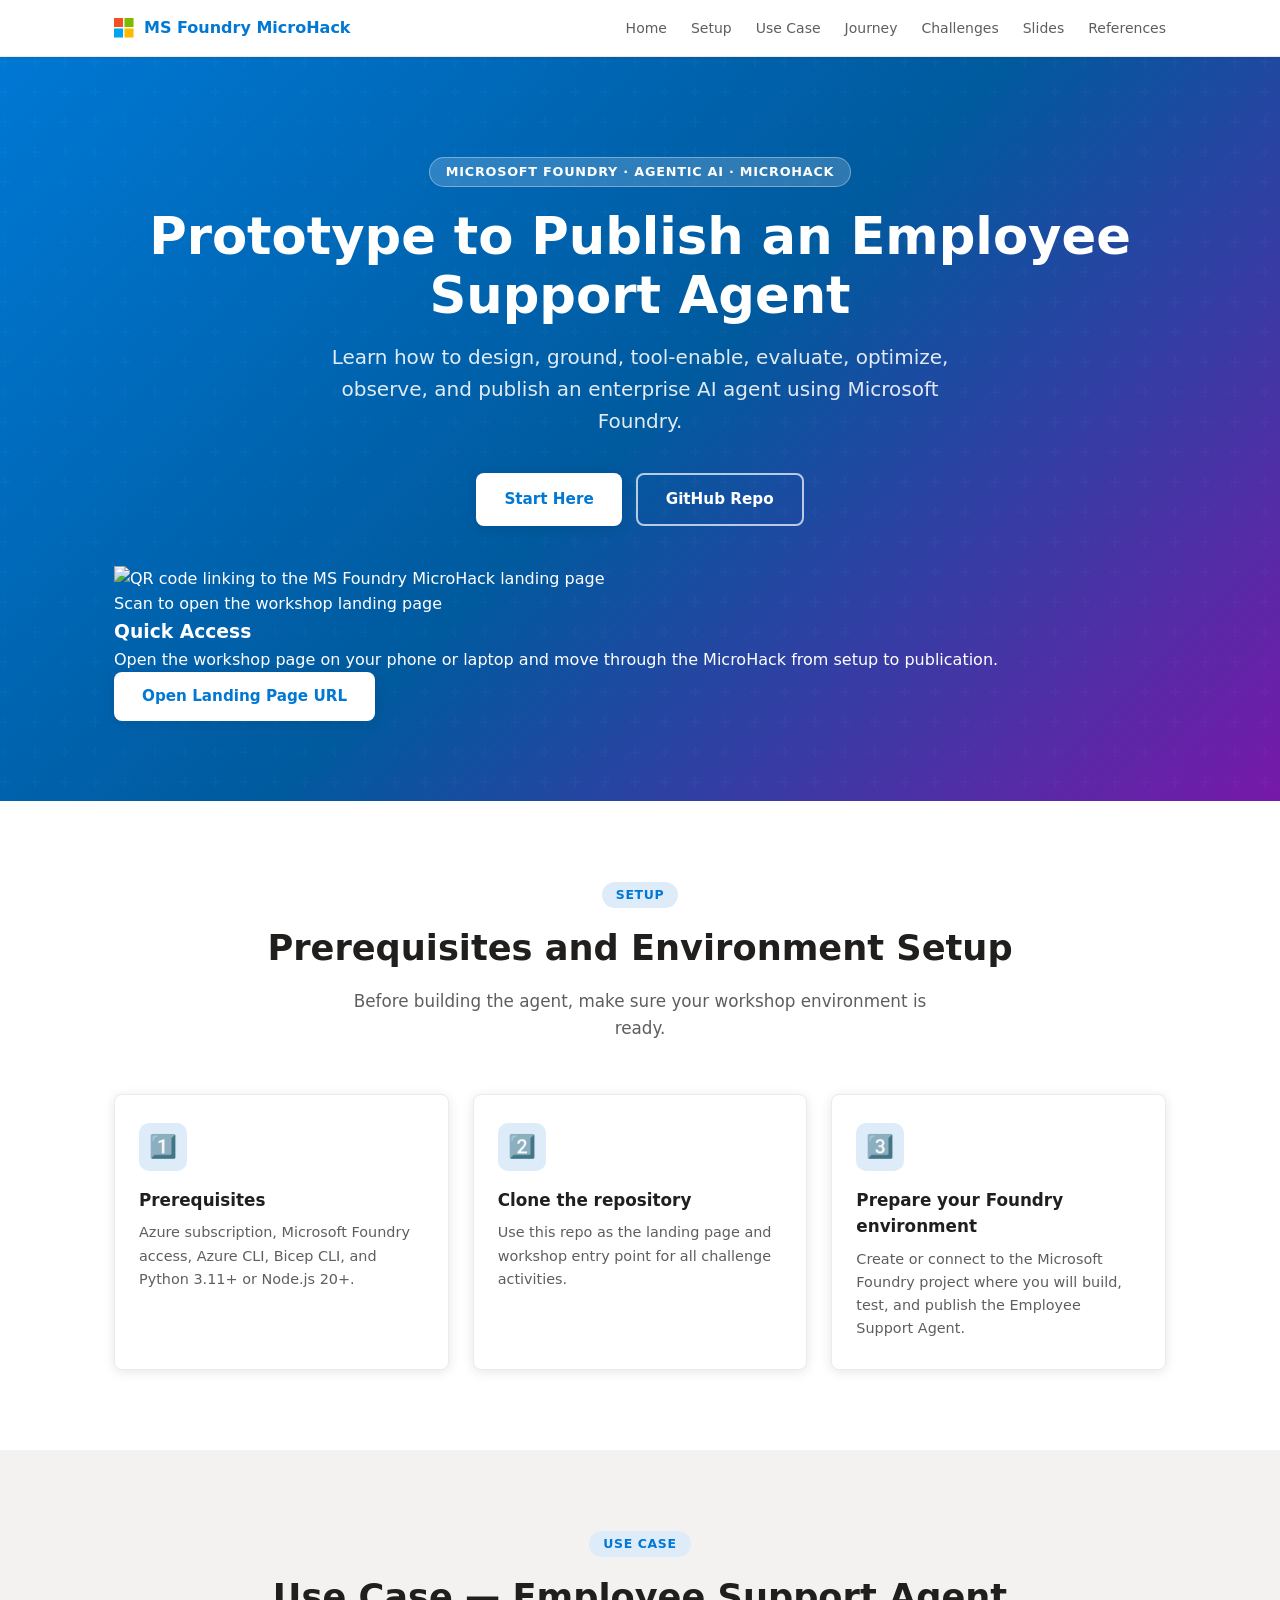
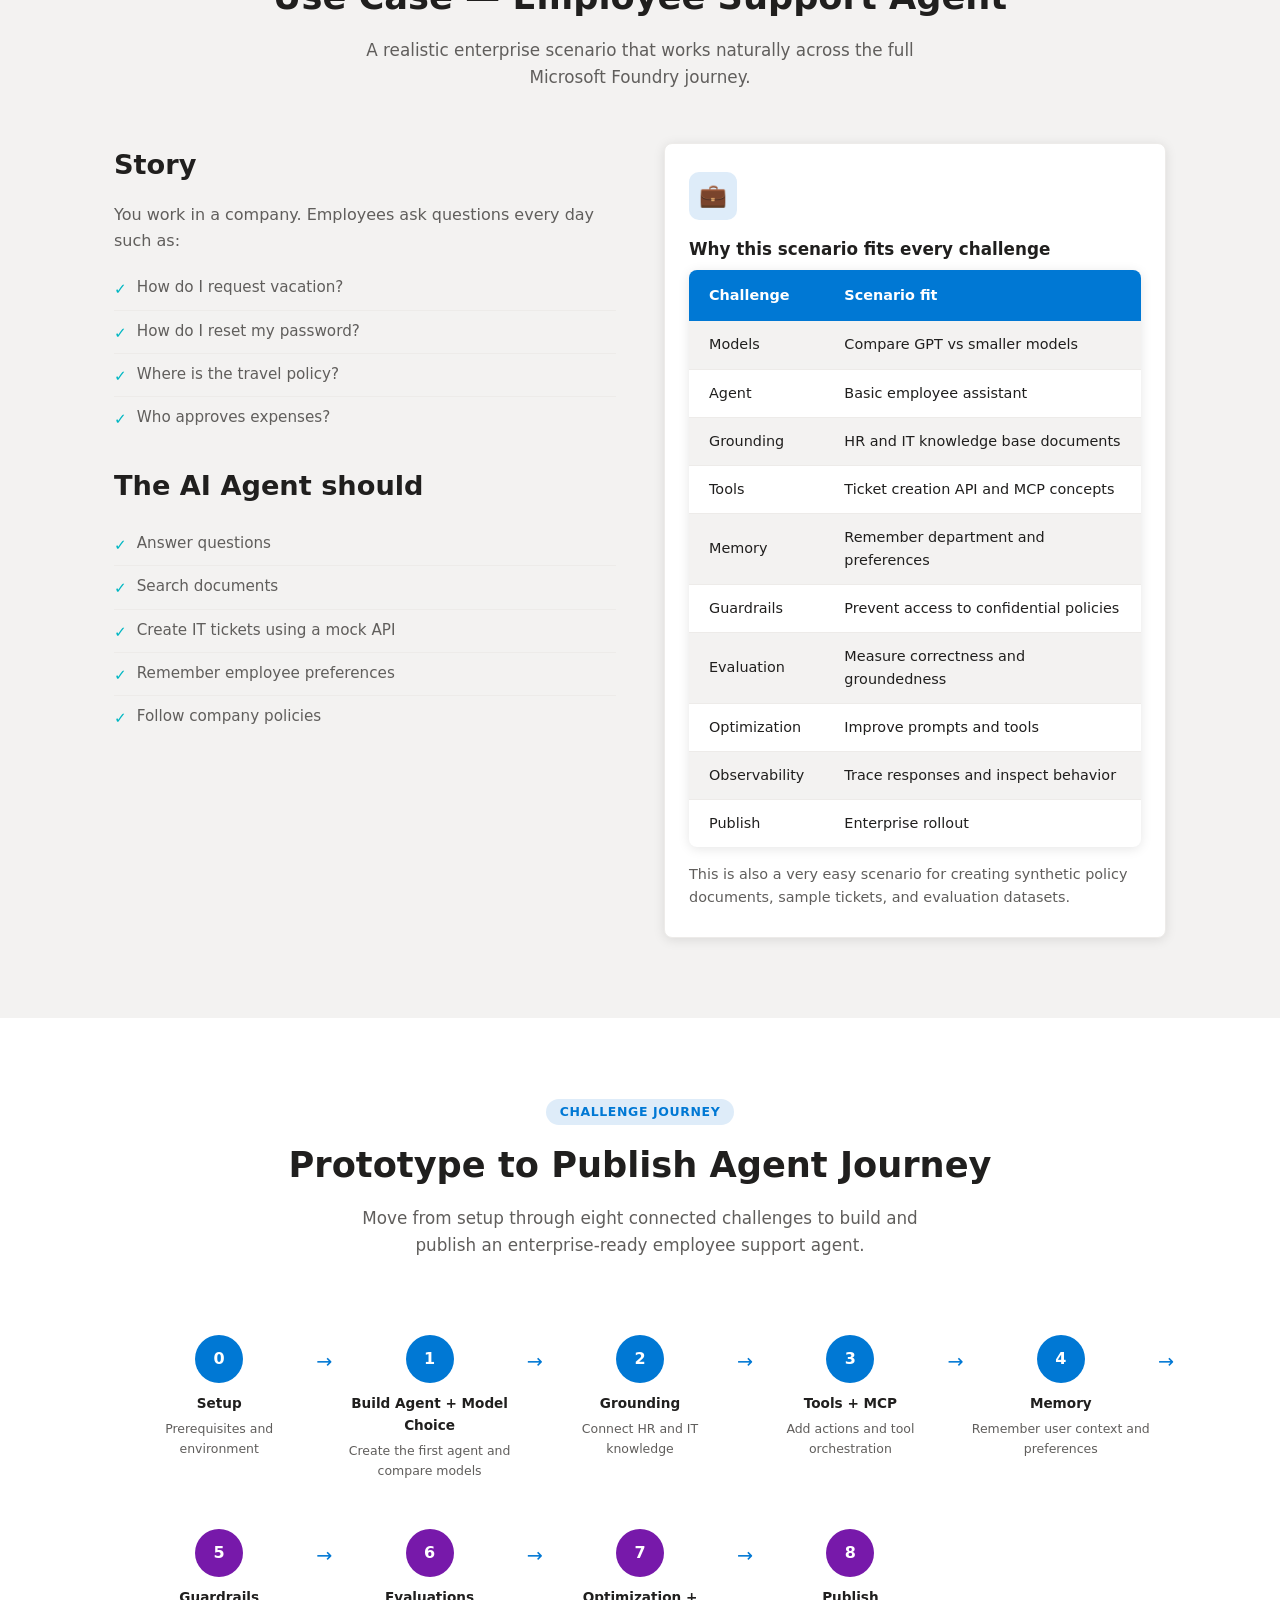
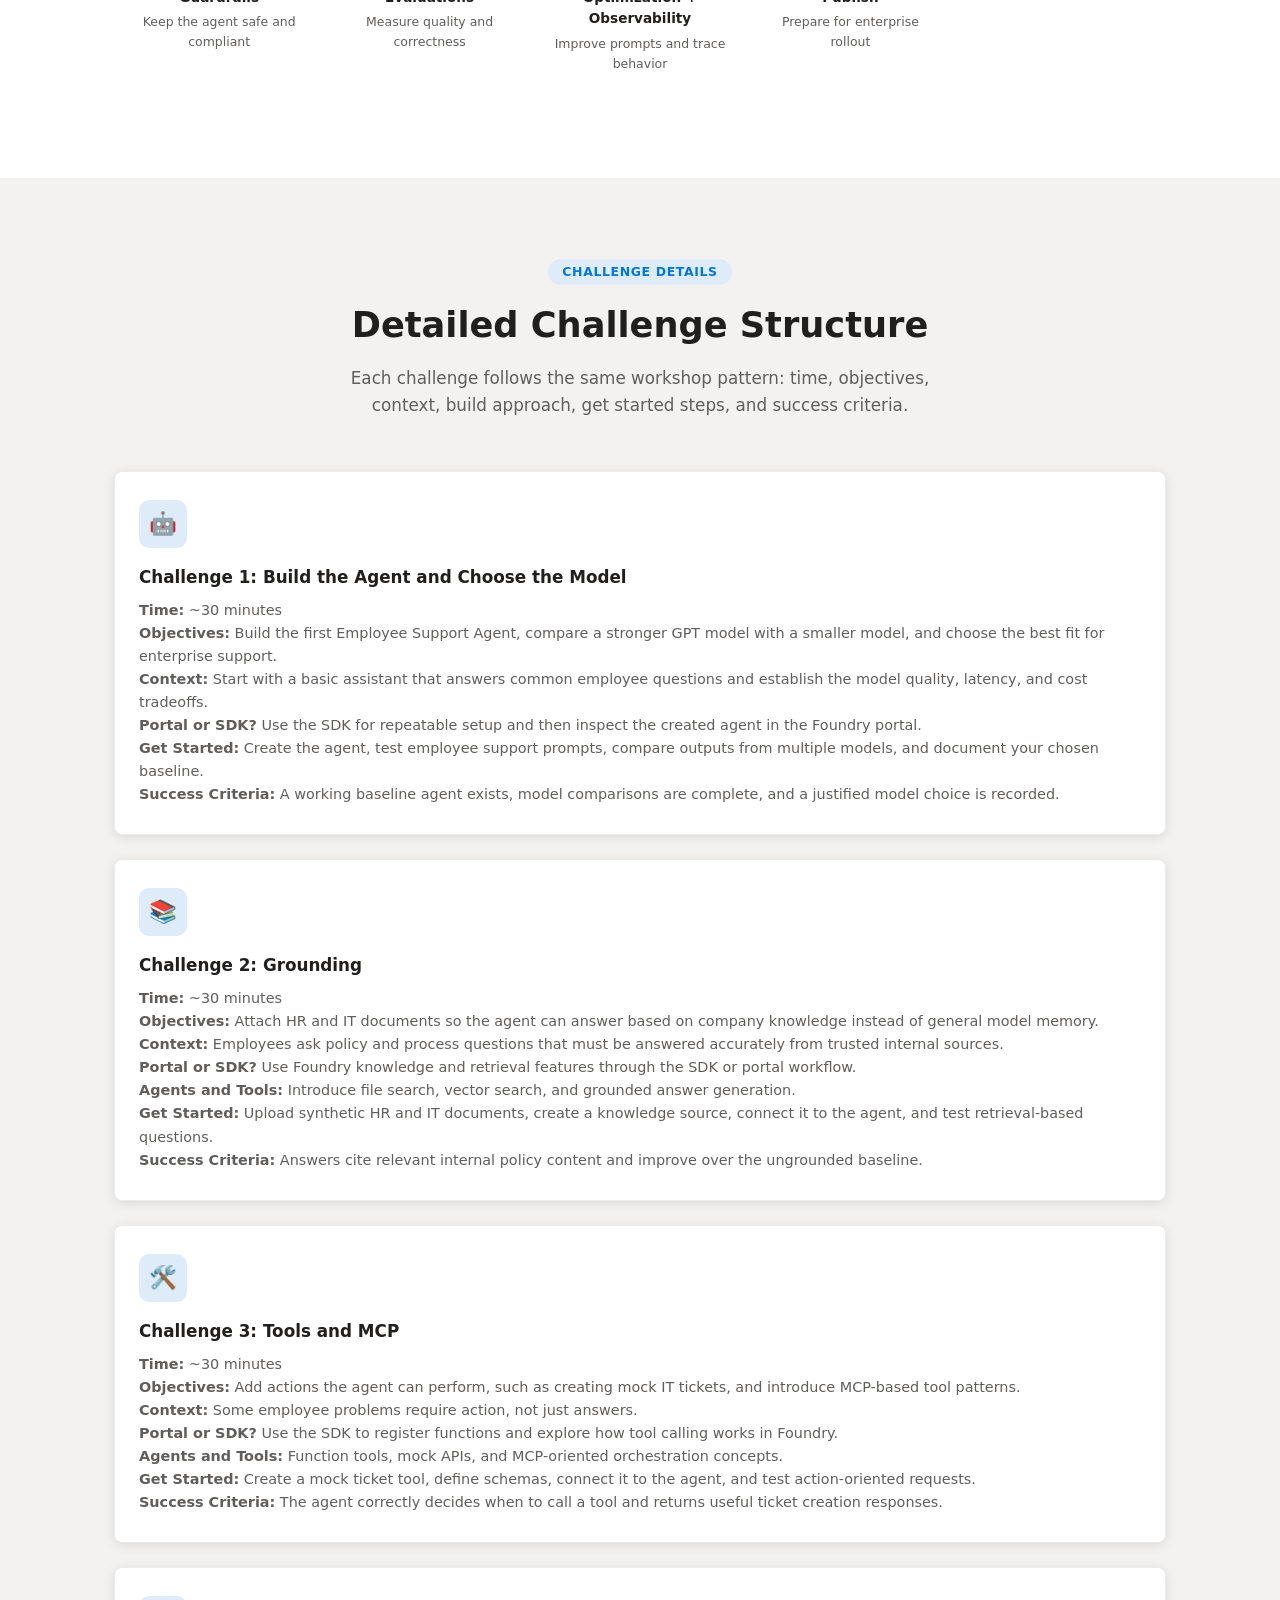
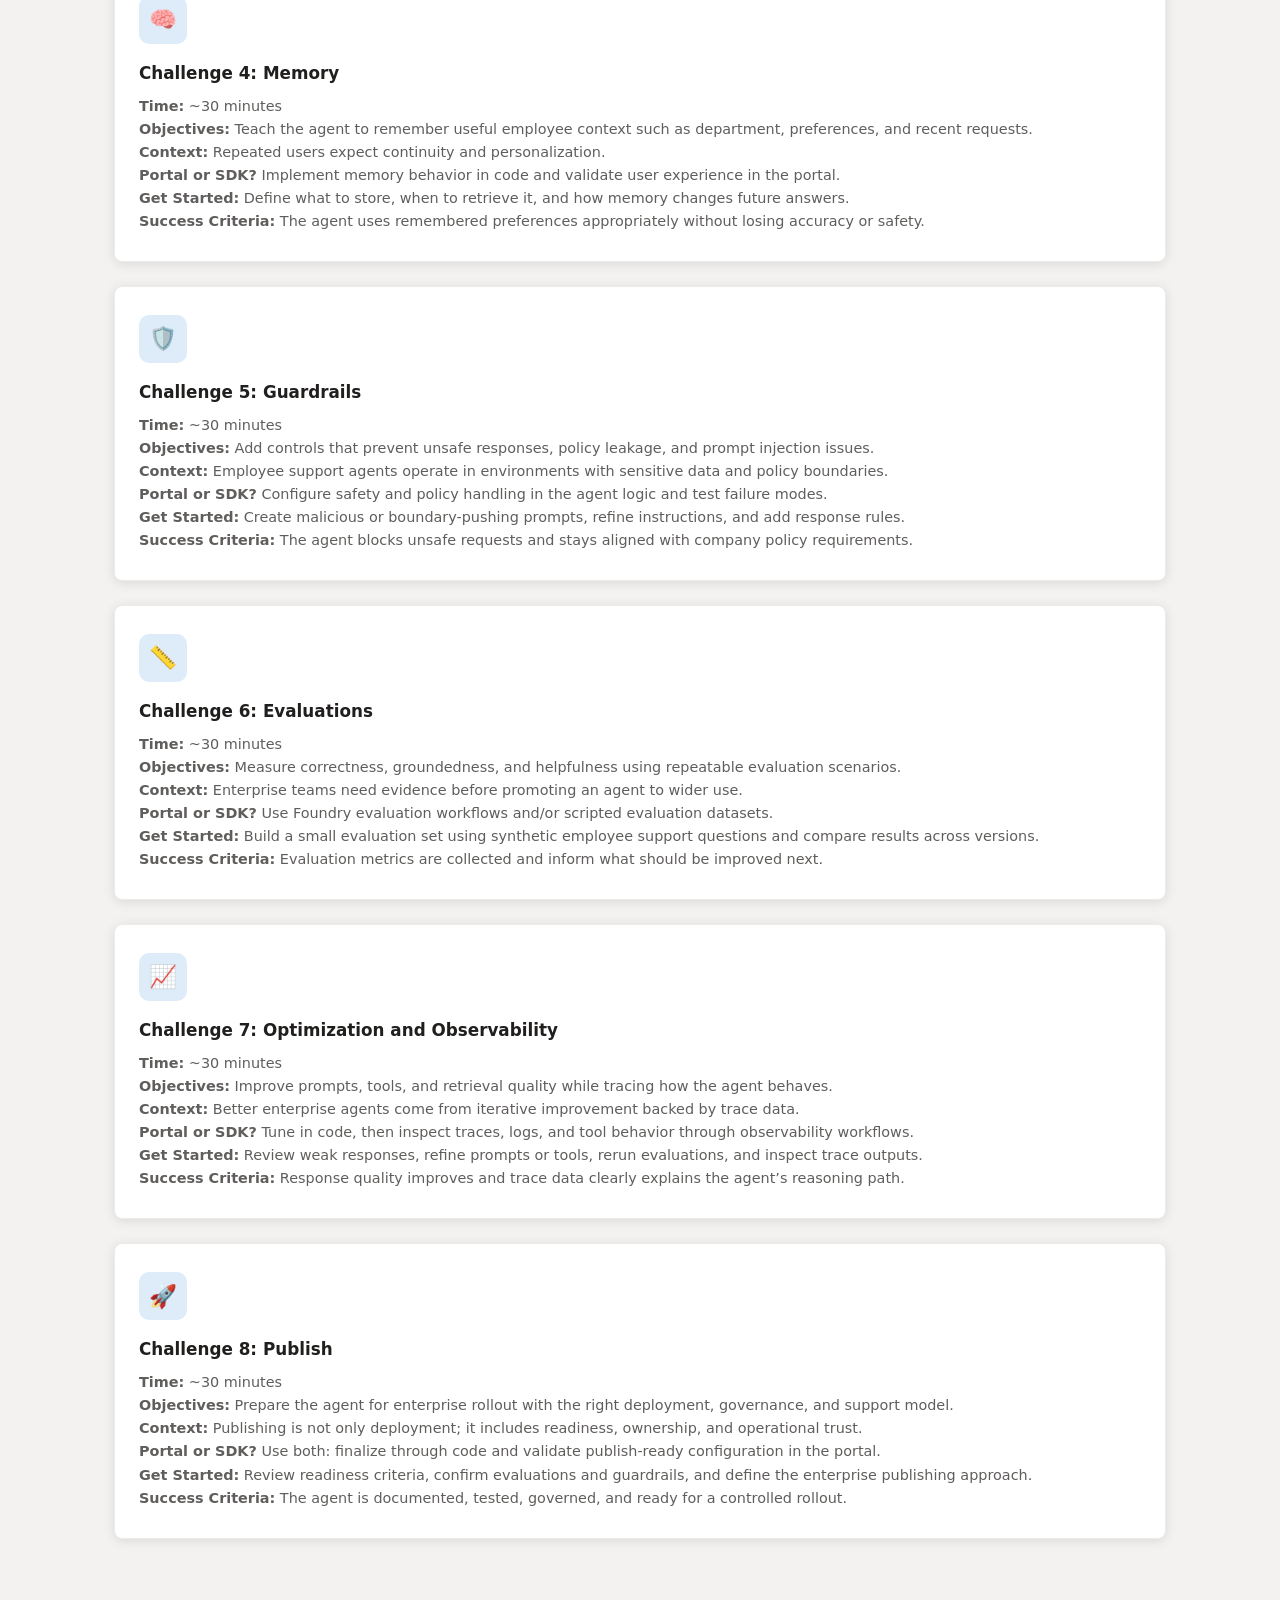
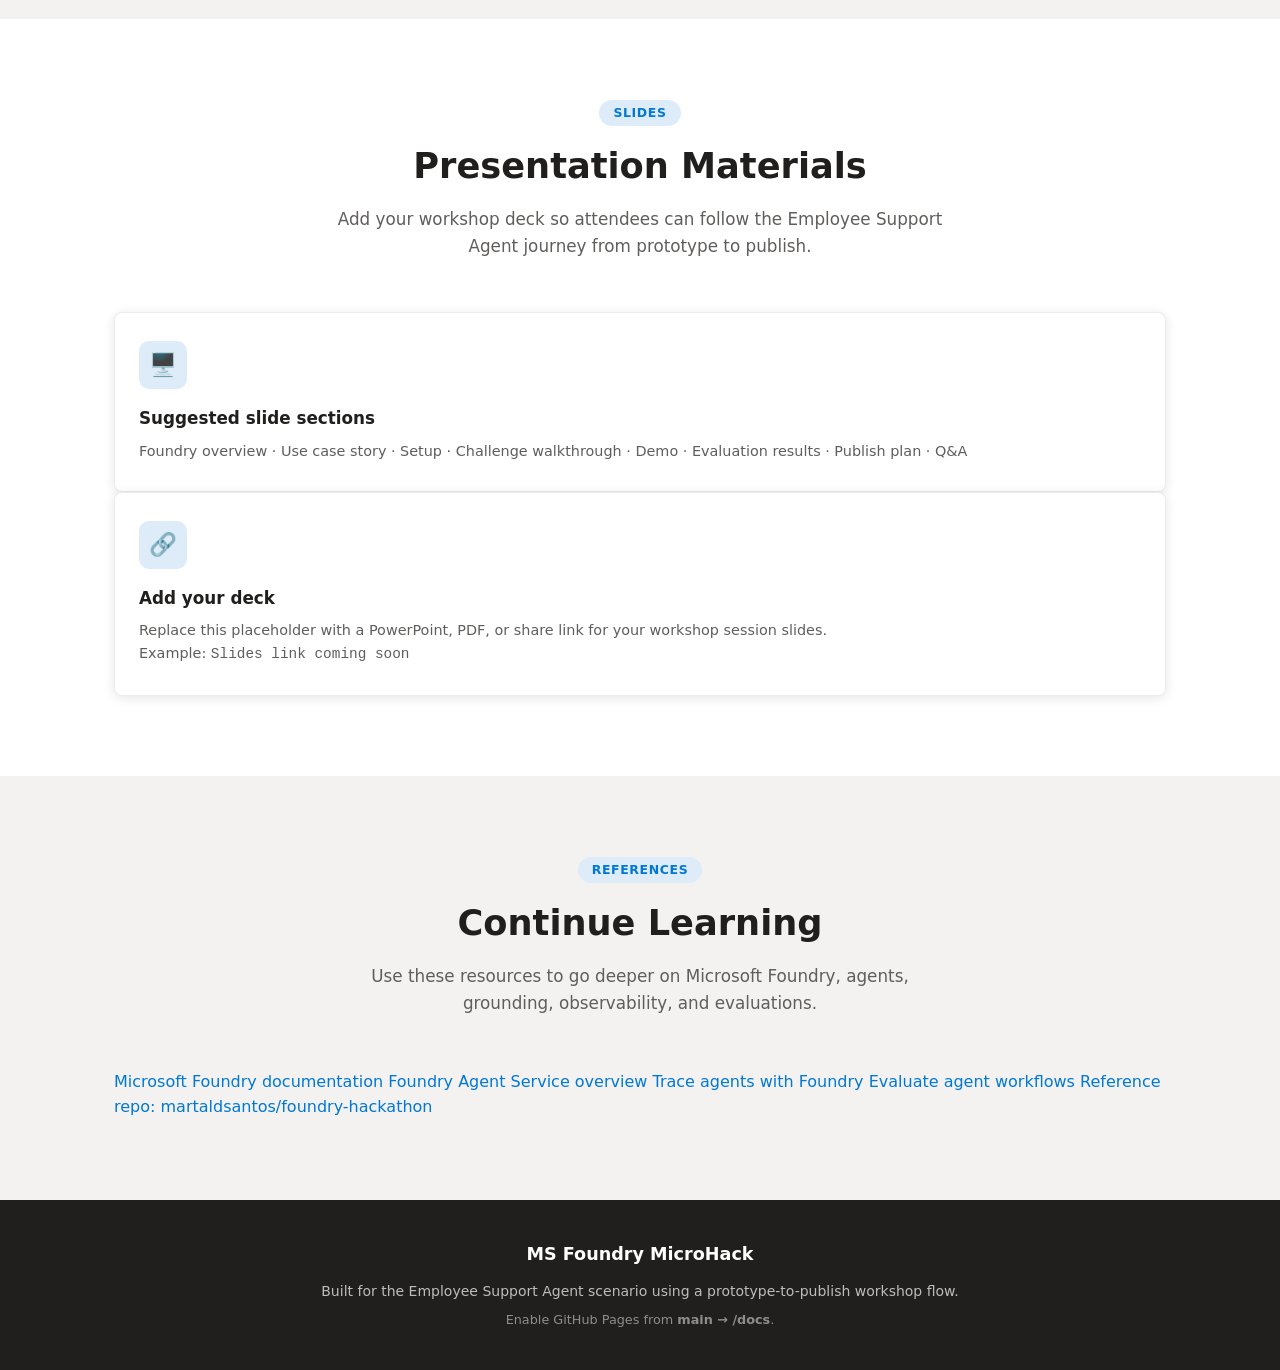
==== commit 18f8cae6: "Update landing page structure for employee support agent microhack" ====
--- a/docs/index.html
+++ b/docs/index.html
@@ -3,8 +3,8 @@
 <head>
   <meta charset="UTF-8" />
   <meta name="viewport" content="width=device-width, initial-scale=1.0" />
-  <title>Microsoft Foundry MicroHack · Landing Page</title>
-  <meta name="description" content="A Microsoft Foundry MicroHack landing page with Foundry introduction, challenge journey, QR code, setup, slides, and references." />
+  <title>Microsoft Foundry MicroHack · Employee Support Agent</title>
+  <meta name="description" content="A Microsoft Foundry MicroHack landing page covering setup, QR access, use case, and a prototype-to-publish challenge journey for an Employee Support Agent." />
   <link rel="stylesheet" href="styles.css" />
   <link rel="icon" href="data:image/svg+xml,<svg xmlns='http://www.w3.org/2000/svg' viewBox='0 0 100 100'><text y='.9em' font-size='90'>🚀</text></svg>" />
 </head>
@@ -22,10 +22,10 @@
       </a>
       <ul class="nav__links" role="list">
         <li><a href="#home">Home</a></li>
-        <li><a href="#qr">QR Code</a></li>
         <li><a href="#setup">Setup</a></li>
-        <li><a href="#challenge1">Challenge 1</a></li>
-        <li><a href="#journey">Challenges</a></li>
+        <li><a href="#use-case">Use Case</a></li>
+        <li><a href="#journey">Journey</a></li>
+        <li><a href="#challenge-details">Challenges</a></li>
         <li><a href="#slides">Slides</a></li>
         <li><a href="#references">References</a></li>
       </ul>
@@ -35,158 +35,116 @@
   <header class="hero" id="top">
     <div class="container hero__content" id="home">
       <span class="hero__eyebrow">Microsoft Foundry · Agentic AI · MicroHack</span>
-      <h1 class="hero__title">Build AI Agents with Microsoft Foundry</h1>
+      <h1 class="hero__title">Prototype to Publish an Employee Support Agent</h1>
       <p class="hero__subtitle">
-        Start with an introduction to Microsoft Foundry, then work through a hands-on
-        challenge journey to build an Employee Support Agent that is grounded, tool-enabled,
-        memory-aware, safe, observable, and enterprise-ready.
+        Learn how to design, ground, tool-enable, evaluate, optimize, observe, and publish
+        an enterprise AI agent using Microsoft Foundry.
       </p>
       <div class="hero__actions">
-        <a href="#intro" class="btn btn--primary">Start Here</a>
+        <a href="#setup" class="btn btn--primary">Start Here</a>
         <a href="https://github.com/priyanka405/MS-Foundry-Microhack" class="btn btn--outline" target="_blank" rel="noopener">GitHub Repo</a>
       </div>
-    </div>
-  </header>
-
-  <section class="section" id="intro">
-    <div class="container">
-      <div class="section__header">
-        <span class="section__tag">Introduction</span>
-        <h2 class="section__title">What is Microsoft Foundry?</h2>
-        <p class="section__lead">
-          Microsoft Foundry is a platform for building, evaluating, monitoring, and operating AI agents
-          and agentic workflows across real enterprise scenarios.
-        </p>
-      </div>
-      <div class="two-col two-col--center">
-        <div class="two-col__text">
-          <h2>Why Foundry matters</h2>
-          <p>
-            Foundry brings together models, orchestration, tools, knowledge grounding,
-            evaluations, tracing, and deployment patterns into one developer workflow.
-          </p>
-          <p>
-            Instead of stopping at a demo chatbot, this MicroHack shows how to build a
-            production-oriented agent that can answer questions, search enterprise content,
-            call tools, remember context, and operate with guardrails.
-          </p>
-          <ul>
-            <li>Build agents with instructions, tools, and memory</li>
-            <li>Ground answers using enterprise documents and knowledge bases</li>
-            <li>Evaluate quality before shipping to users</li>
-            <li>Trace behavior and monitor production usage</li>
-            <li>Publish agents with enterprise governance in mind</li>
-          </ul>
-        </div>
-        <div class="card card--feature">
-          <div class="card__icon">🏗️</div>
-          <h3 class="card__title">What you’ll practice</h3>
-          <p class="card__text">This landing page mirrors the workshop flow used in the reference hackathon site:</p>
-          <div class="capability-list capability-list--stacked">
-            <span class="capability-pill"><span class="pill-icon">🤖</span> Agents</span>
-            <span class="capability-pill"><span class="pill-icon">📚</span> Grounding</span>
-            <span class="capability-pill"><span class="pill-icon">🧠</span> Memory</span>
-            <span class="capability-pill"><span class="pill-icon">🛡️</span> Guardrails</span>
-            <span class="capability-pill"><span class="pill-icon">📏</span> Evaluations</span>
-            <span class="capability-pill"><span class="pill-icon">📈</span> Observability</span>
-            <span class="capability-pill"><span class="pill-icon">🚀</span> Publish</span>
-          </div>
-        </div>
-      </div>
-    </div>
-  </section>
-
-  <section class="section section--alt" id="qr">
-    <div class="container">
-      <div class="section__header">
-        <span class="section__tag">Quick Access</span>
-        <h2 class="section__title">Scan the QR Code</h2>
-        <p class="section__lead">
-          Use this QR code to open the GitHub landing page quickly during the workshop.
-        </p>
-      </div>
-      <div class="qr-panel">
+      <div class="qr-panel" style="margin-top:40px; text-align:left;">
         <div class="qr-card">
           <img
             src="https://api.qrserver.com/v1/create-qr-code/?size=260x260&data=https%3A%2F%2Fpriyanka405.github.io%2FMS-Foundry-Microhack%2F"
             alt="QR code linking to the MS Foundry MicroHack landing page"
           />
-          <p class="qr-caption">Scan to open the landing page</p>
+          <p class="qr-caption">Scan to open the workshop landing page</p>
         </div>
         <div class="qr-copy">
-          <h3>Workshop flow</h3>
+          <h3>Quick Access</h3>
           <p>
-            This page is structured like the example site you referenced: Home, QR Code,
-            Setup, Challenge 1 onward, Slides, and References.
-          </p>
-          <p>
-            Participants can scan, clone, complete setup, and then move through the challenge
-            sequence in order.
+            Open the workshop page on your phone or laptop and move through the MicroHack from setup
+            to publication.
           </p>
           <a class="btn btn--primary" href="https://priyanka405.github.io/MS-Foundry-Microhack/" target="_blank" rel="noopener">Open Landing Page URL</a>
         </div>
       </div>
     </div>
-  </section>
+  </header>
 
   <section class="section" id="setup">
     <div class="container">
       <div class="section__header">
         <span class="section__tag">Setup</span>
-        <h2 class="section__title">Challenge 0 — Environment Setup</h2>
-        <p class="section__lead">
-          Start by deploying the Azure infrastructure required for the lab using the Bicep templates in this repository.
+        <h2 class="section__title">Prerequisites and Environment Setup</h2>
+        <p class="section__lead">
+          Before building the agent, make sure your workshop environment is ready.
         </p>
       </div>
       <div class="card-grid">
         <div class="card">
           <div class="card__icon">1️⃣</div>
+          <h3 class="card__title">Prerequisites</h3>
+          <p class="card__text">Azure subscription, Microsoft Foundry access, Azure CLI, Bicep CLI, and Python 3.11+ or Node.js 20+.</p>
+        </div>
+        <div class="card">
+          <div class="card__icon">2️⃣</div>
           <h3 class="card__title">Clone the repository</h3>
-          <p class="card__text">Get your own copy of the MicroHack repo so you can edit, run, and publish your work.</p>
-        </div>
-        <div class="card">
-          <div class="card__icon">2️⃣</div>
-          <h3 class="card__title">Deploy infrastructure</h3>
-          <p class="card__text">Use <code>infra/</code> and Challenge 0 instructions to provision Foundry, Storage, Search, and Monitoring resources.</p>
+          <p class="card__text">Use this repo as the landing page and workshop entry point for all challenge activities.</p>
         </div>
         <div class="card">
           <div class="card__icon">3️⃣</div>
-          <h3 class="card__title">Verify prerequisites</h3>
-          <p class="card__text">Make sure you have Azure access, Azure CLI, Bicep CLI, and either Python 3.11+ or Node.js 20+ available.</p>
-        </div>
-      </div>
-    </div>
-  </section>
-
-  <section class="section section--alt" id="challenge1">
-    <div class="container">
-      <div class="section__header">
-        <span class="section__tag">Challenge</span>
-        <h2 class="section__title">Challenge 1 — Model Choice</h2>
-        <p class="section__lead">
-          After setup, compare model options for support-style Q&amp;A so you can balance quality, cost, and latency.
+          <h3 class="card__title">Prepare your Foundry environment</h3>
+          <p class="card__text">Create or connect to the Microsoft Foundry project where you will build, test, and publish the Employee Support Agent.</p>
+        </div>
+      </div>
+    </div>
+  </section>
+
+  <section class="section section--alt" id="use-case">
+    <div class="container">
+      <div class="section__header">
+        <span class="section__tag">Use Case</span>
+        <h2 class="section__title">Use Case — Employee Support Agent</h2>
+        <p class="section__lead">
+          A realistic enterprise scenario that works naturally across the full Microsoft Foundry journey.
         </p>
       </div>
       <div class="two-col">
         <div class="two-col__text">
-          <h2>Why start here?</h2>
-          <p>
-            Model selection shapes the rest of the agent lifecycle. A support agent must answer accurately,
-            quickly, and at a sustainable cost. This challenge helps participants understand those tradeoffs early.
-          </p>
+          <h2>Story</h2>
+          <p>You work in a company. Employees ask questions every day such as:</p>
           <ul>
-            <li>Compare stronger and smaller models on the same task</li>
-            <li>Measure response quality for enterprise support scenarios</li>
-            <li>Discuss latency and cost tradeoffs before building more features</li>
+            <li>How do I request vacation?</li>
+            <li>How do I reset my password?</li>
+            <li>Where is the travel policy?</li>
+            <li>Who approves expenses?</li>
           </ul>
-        </div>
-        <div class="card">
-          <div class="card__icon">🧪</div>
-          <h3 class="card__title">Expected outcome</h3>
-          <p class="card__text">
-            Participants leave this challenge with a justified model choice for the Employee Support Agent,
-            not just a default selection.
-          </p>
+          <h2 style="margin-top:24px;">The AI Agent should</h2>
+          <ul>
+            <li>Answer questions</li>
+            <li>Search documents</li>
+            <li>Create IT tickets using a mock API</li>
+            <li>Remember employee preferences</li>
+            <li>Follow company policies</li>
+          </ul>
+        </div>
+        <div class="card">
+          <div class="card__icon">💼</div>
+          <h3 class="card__title">Why this scenario fits every challenge</h3>
+          <table class="challenge-table" aria-label="Challenge to scenario mapping">
+            <thead>
+              <tr>
+                <th>Challenge</th>
+                <th>Scenario fit</th>
+              </tr>
+            </thead>
+            <tbody>
+              <tr><td>Models</td><td>Compare GPT vs smaller models</td></tr>
+              <tr><td>Agent</td><td>Basic employee assistant</td></tr>
+              <tr><td>Grounding</td><td>HR and IT knowledge base documents</td></tr>
+              <tr><td>Tools</td><td>Ticket creation API and MCP concepts</td></tr>
+              <tr><td>Memory</td><td>Remember department and preferences</td></tr>
+              <tr><td>Guardrails</td><td>Prevent access to confidential policies</td></tr>
+              <tr><td>Evaluation</td><td>Measure correctness and groundedness</td></tr>
+              <tr><td>Optimization</td><td>Improve prompts and tools</td></tr>
+              <tr><td>Observability</td><td>Trace responses and inspect behavior</td></tr>
+              <tr><td>Publish</td><td>Enterprise rollout</td></tr>
+            </tbody>
+          </table>
+          <p class="card__text" style="margin-top:16px;">This is also a very easy scenario for creating synthetic policy documents, sample tickets, and evaluation datasets.</p>
         </div>
       </div>
     </div>
@@ -196,59 +154,159 @@
     <div class="container">
       <div class="section__header">
         <span class="section__tag">Challenge Journey</span>
-        <h2 class="section__title">End-to-End MicroHack Flow</h2>
-        <p class="section__lead">
-          The lab takes participants from infrastructure setup to enterprise publication through 11 connected challenges.
+        <h2 class="section__title">Prototype to Publish Agent Journey</h2>
+        <p class="section__lead">
+          Move from setup through eight connected challenges to build and publish an enterprise-ready employee support agent.
         </p>
       </div>
       <div class="journey-grid">
-        <div class="journey-item"><div class="journey-num">0</div><div class="journey-title">Setup</div><div class="journey-desc">Deploy infra with Bicep</div></div>
-        <div class="journey-item"><div class="journey-num">1</div><div class="journey-title">Model Choice</div><div class="journey-desc">Compare models</div></div>
-        <div class="journey-item"><div class="journey-num">2</div><div class="journey-title">First Agent</div><div class="journey-desc">Create base agent</div></div>
-        <div class="journey-item"><div class="journey-num">3</div><div class="journey-title">Grounding</div><div class="journey-desc">Connect knowledge</div></div>
-        <div class="journey-item"><div class="journey-num">4</div><div class="journey-title">Tools</div><div class="journey-desc">Add ticket actions</div></div>
-        <div class="journey-item journey-item--alt"><div class="journey-num">5</div><div class="journey-title">Memory</div><div class="journey-desc">Remember users</div></div>
-        <div class="journey-item journey-item--alt"><div class="journey-num">6</div><div class="journey-title">Guardrails</div><div class="journey-desc">Make it safe</div></div>
-        <div class="journey-item journey-item--alt"><div class="journey-num">7</div><div class="journey-title">Evaluation</div><div class="journey-desc">Measure quality</div></div>
-        <div class="journey-item journey-item--alt"><div class="journey-num">8</div><div class="journey-title">Optimization</div><div class="journey-desc">Iterate improvements</div></div>
-        <div class="journey-item journey-item--alt"><div class="journey-num">9</div><div class="journey-title">Observability</div><div class="journey-desc">Trace everything</div></div>
-        <div class="journey-item journey-item--alt"><div class="journey-num">10</div><div class="journey-title">Publish</div><div class="journey-desc">Enterprise rollout</div></div>
-      </div>
-    </div>
-  </section>
-
-  <section class="section section--alt" id="slides">
+        <div class="journey-item"><div class="journey-num">0</div><div class="journey-title">Setup</div><div class="journey-desc">Prerequisites and environment</div></div>
+        <div class="journey-item"><div class="journey-num">1</div><div class="journey-title">Build Agent + Model Choice</div><div class="journey-desc">Create the first agent and compare models</div></div>
+        <div class="journey-item"><div class="journey-num">2</div><div class="journey-title">Grounding</div><div class="journey-desc">Connect HR and IT knowledge</div></div>
+        <div class="journey-item"><div class="journey-num">3</div><div class="journey-title">Tools + MCP</div><div class="journey-desc">Add actions and tool orchestration</div></div>
+        <div class="journey-item"><div class="journey-num">4</div><div class="journey-title">Memory</div><div class="journey-desc">Remember user context and preferences</div></div>
+        <div class="journey-item journey-item--alt"><div class="journey-num">5</div><div class="journey-title">Guardrails</div><div class="journey-desc">Keep the agent safe and compliant</div></div>
+        <div class="journey-item journey-item--alt"><div class="journey-num">6</div><div class="journey-title">Evaluations</div><div class="journey-desc">Measure quality and correctness</div></div>
+        <div class="journey-item journey-item--alt"><div class="journey-num">7</div><div class="journey-title">Optimization + Observability</div><div class="journey-desc">Improve prompts and trace behavior</div></div>
+        <div class="journey-item journey-item--alt"><div class="journey-num">8</div><div class="journey-title">Publish</div><div class="journey-desc">Prepare for enterprise rollout</div></div>
+      </div>
+    </div>
+  </section>
+
+  <section class="section section--alt" id="challenge-details">
+    <div class="container">
+      <div class="section__header">
+        <span class="section__tag">Challenge Details</span>
+        <h2 class="section__title">Detailed Challenge Structure</h2>
+        <p class="section__lead">
+          Each challenge follows the same workshop pattern: time, objectives, context, build approach, get started steps, and success criteria.
+        </p>
+      </div>
+
+      <div class="card" id="challenge1">
+        <div class="card__icon">🤖</div>
+        <h3 class="card__title">Challenge 1: Build the Agent and Choose the Model</h3>
+        <p class="card__text"><strong>Time:</strong> ~30 minutes</p>
+        <p class="card__text"><strong>Objectives:</strong> Build the first Employee Support Agent, compare a stronger GPT model with a smaller model, and choose the best fit for enterprise support.</p>
+        <p class="card__text"><strong>Context:</strong> Start with a basic assistant that answers common employee questions and establish the model quality, latency, and cost tradeoffs.</p>
+        <p class="card__text"><strong>Portal or SDK?</strong> Use the SDK for repeatable setup and then inspect the created agent in the Foundry portal.</p>
+        <p class="card__text"><strong>Get Started:</strong> Create the agent, test employee support prompts, compare outputs from multiple models, and document your chosen baseline.</p>
+        <p class="card__text"><strong>Success Criteria:</strong> A working baseline agent exists, model comparisons are complete, and a justified model choice is recorded.</p>
+      </div>
+
+      <div class="card" style="margin-top:24px;">
+        <div class="card__icon">📚</div>
+        <h3 class="card__title">Challenge 2: Grounding</h3>
+        <p class="card__text"><strong>Time:</strong> ~30 minutes</p>
+        <p class="card__text"><strong>Objectives:</strong> Attach HR and IT documents so the agent can answer based on company knowledge instead of general model memory.</p>
+        <p class="card__text"><strong>Context:</strong> Employees ask policy and process questions that must be answered accurately from trusted internal sources.</p>
+        <p class="card__text"><strong>Portal or SDK?</strong> Use Foundry knowledge and retrieval features through the SDK or portal workflow.</p>
+        <p class="card__text"><strong>Agents and Tools:</strong> Introduce file search, vector search, and grounded answer generation.</p>
+        <p class="card__text"><strong>Get Started:</strong> Upload synthetic HR and IT documents, create a knowledge source, connect it to the agent, and test retrieval-based questions.</p>
+        <p class="card__text"><strong>Success Criteria:</strong> Answers cite relevant internal policy content and improve over the ungrounded baseline.</p>
+      </div>
+
+      <div class="card" style="margin-top:24px;">
+        <div class="card__icon">🛠️</div>
+        <h3 class="card__title">Challenge 3: Tools and MCP</h3>
+        <p class="card__text"><strong>Time:</strong> ~30 minutes</p>
+        <p class="card__text"><strong>Objectives:</strong> Add actions the agent can perform, such as creating mock IT tickets, and introduce MCP-based tool patterns.</p>
+        <p class="card__text"><strong>Context:</strong> Some employee problems require action, not just answers.</p>
+        <p class="card__text"><strong>Portal or SDK?</strong> Use the SDK to register functions and explore how tool calling works in Foundry.</p>
+        <p class="card__text"><strong>Agents and Tools:</strong> Function tools, mock APIs, and MCP-oriented orchestration concepts.</p>
+        <p class="card__text"><strong>Get Started:</strong> Create a mock ticket tool, define schemas, connect it to the agent, and test action-oriented requests.</p>
+        <p class="card__text"><strong>Success Criteria:</strong> The agent correctly decides when to call a tool and returns useful ticket creation responses.</p>
+      </div>
+
+      <div class="card" style="margin-top:24px;">
+        <div class="card__icon">🧠</div>
+        <h3 class="card__title">Challenge 4: Memory</h3>
+        <p class="card__text"><strong>Time:</strong> ~30 minutes</p>
+        <p class="card__text"><strong>Objectives:</strong> Teach the agent to remember useful employee context such as department, preferences, and recent requests.</p>
+        <p class="card__text"><strong>Context:</strong> Repeated users expect continuity and personalization.</p>
+        <p class="card__text"><strong>Portal or SDK?</strong> Implement memory behavior in code and validate user experience in the portal.</p>
+        <p class="card__text"><strong>Get Started:</strong> Define what to store, when to retrieve it, and how memory changes future answers.</p>
+        <p class="card__text"><strong>Success Criteria:</strong> The agent uses remembered preferences appropriately without losing accuracy or safety.</p>
+      </div>
+
+      <div class="card" style="margin-top:24px;">
+        <div class="card__icon">🛡️</div>
+        <h3 class="card__title">Challenge 5: Guardrails</h3>
+        <p class="card__text"><strong>Time:</strong> ~30 minutes</p>
+        <p class="card__text"><strong>Objectives:</strong> Add controls that prevent unsafe responses, policy leakage, and prompt injection issues.</p>
+        <p class="card__text"><strong>Context:</strong> Employee support agents operate in environments with sensitive data and policy boundaries.</p>
+        <p class="card__text"><strong>Portal or SDK?</strong> Configure safety and policy handling in the agent logic and test failure modes.</p>
+        <p class="card__text"><strong>Get Started:</strong> Create malicious or boundary-pushing prompts, refine instructions, and add response rules.</p>
+        <p class="card__text"><strong>Success Criteria:</strong> The agent blocks unsafe requests and stays aligned with company policy requirements.</p>
+      </div>
+
+      <div class="card" style="margin-top:24px;">
+        <div class="card__icon">📏</div>
+        <h3 class="card__title">Challenge 6: Evaluations</h3>
+        <p class="card__text"><strong>Time:</strong> ~30 minutes</p>
+        <p class="card__text"><strong>Objectives:</strong> Measure correctness, groundedness, and helpfulness using repeatable evaluation scenarios.</p>
+        <p class="card__text"><strong>Context:</strong> Enterprise teams need evidence before promoting an agent to wider use.</p>
+        <p class="card__text"><strong>Portal or SDK?</strong> Use Foundry evaluation workflows and/or scripted evaluation datasets.</p>
+        <p class="card__text"><strong>Get Started:</strong> Build a small evaluation set using synthetic employee support questions and compare results across versions.</p>
+        <p class="card__text"><strong>Success Criteria:</strong> Evaluation metrics are collected and inform what should be improved next.</p>
+      </div>
+
+      <div class="card" style="margin-top:24px;">
+        <div class="card__icon">📈</div>
+        <h3 class="card__title">Challenge 7: Optimization and Observability</h3>
+        <p class="card__text"><strong>Time:</strong> ~30 minutes</p>
+        <p class="card__text"><strong>Objectives:</strong> Improve prompts, tools, and retrieval quality while tracing how the agent behaves.</p>
+        <p class="card__text"><strong>Context:</strong> Better enterprise agents come from iterative improvement backed by trace data.</p>
+        <p class="card__text"><strong>Portal or SDK?</strong> Tune in code, then inspect traces, logs, and tool behavior through observability workflows.</p>
+        <p class="card__text"><strong>Get Started:</strong> Review weak responses, refine prompts or tools, rerun evaluations, and inspect trace outputs.</p>
+        <p class="card__text"><strong>Success Criteria:</strong> Response quality improves and trace data clearly explains the agent’s reasoning path.</p>
+      </div>
+
+      <div class="card" style="margin-top:24px;">
+        <div class="card__icon">🚀</div>
+        <h3 class="card__title">Challenge 8: Publish</h3>
+        <p class="card__text"><strong>Time:</strong> ~30 minutes</p>
+        <p class="card__text"><strong>Objectives:</strong> Prepare the agent for enterprise rollout with the right deployment, governance, and support model.</p>
+        <p class="card__text"><strong>Context:</strong> Publishing is not only deployment; it includes readiness, ownership, and operational trust.</p>
+        <p class="card__text"><strong>Portal or SDK?</strong> Use both: finalize through code and validate publish-ready configuration in the portal.</p>
+        <p class="card__text"><strong>Get Started:</strong> Review readiness criteria, confirm evaluations and guardrails, and define the enterprise publishing approach.</p>
+        <p class="card__text"><strong>Success Criteria:</strong> The agent is documented, tested, governed, and ready for a controlled rollout.</p>
+      </div>
+    </div>
+  </section>
+
+  <section class="section" id="slides">
     <div class="container">
       <div class="section__header">
         <span class="section__tag">Slides</span>
         <h2 class="section__title">Presentation Materials</h2>
         <p class="section__lead">
-          Add your workshop deck link here so attendees can follow along during the session.
+          Add your workshop deck so attendees can follow the Employee Support Agent journey from prototype to publish.
         </p>
       </div>
       <div class="slides-panel">
         <div class="card">
           <div class="card__icon">🖥️</div>
           <h3 class="card__title">Suggested slide sections</h3>
-          <p class="card__text">Intro to Foundry · Why agents · Scenario overview · Setup · Challenge walkthrough · Demo · Q&amp;A</p>
+          <p class="card__text">Foundry overview · Use case story · Setup · Challenge walkthrough · Demo · Evaluation results · Publish plan · Q&amp;A</p>
         </div>
         <div class="card">
           <div class="card__icon">🔗</div>
           <h3 class="card__title">Add your deck</h3>
-          <p class="card__text">Replace this placeholder with a PowerPoint, PDF, or share link for your session slides.</p>
+          <p class="card__text">Replace this placeholder with a PowerPoint, PDF, or share link for your workshop session slides.</p>
           <p class="card__text card__text--muted">Example: <code>Slides link coming soon</code></p>
         </div>
       </div>
     </div>
   </section>
 
-  <section class="section" id="references">
+  <section class="section section--alt" id="references">
     <div class="container">
       <div class="section__header">
         <span class="section__tag">References</span>
         <h2 class="section__title">Continue Learning</h2>
         <p class="section__lead">
-          Use these resources to go deeper on Microsoft Foundry, agents, tracing, and evaluations.
+          Use these resources to go deeper on Microsoft Foundry, agents, grounding, observability, and evaluations.
         </p>
       </div>
       <div class="references-list">
@@ -257,7 +315,6 @@
         <a class="reference-item" href="https://learn.microsoft.com/azure/ai-foundry/observability/how-to/trace-agent-setup" target="_blank" rel="noopener">Trace agents with Foundry</a>
         <a class="reference-item" href="https://learn.microsoft.com/azure/ai-foundry/observability/how-to/evaluate-agent" target="_blank" rel="noopener">Evaluate agent workflows</a>
         <a class="reference-item" href="https://github.com/martaldsantos/foundry-hackathon" target="_blank" rel="noopener">Reference repo: martaldsantos/foundry-hackathon</a>
-        <a class="reference-item" href="https://jeffrey-groneberg.github.io/AI_Workshop_Agentic_Patterns/" target="_blank" rel="noopener">Reference site structure: AI Workshop Agentic Patterns</a>
       </div>
     </div>
   </section>
@@ -265,8 +322,8 @@
   <footer class="footer">
     <div class="container">
       <div class="footer__logo">MS Foundry MicroHack</div>
-      <p>Built for the Employee Support Agent scenario with inspiration from the Foundry hackathon reference repo.</p>
-      <p style="margin-top:8px; font-size:.8rem; opacity:.7;">Enable GitHub Pages from <strong>main → /docs</strong> after merging this branch.</p>
+      <p>Built for the Employee Support Agent scenario using a prototype-to-publish workshop flow.</p>
+      <p style="margin-top:8px; font-size:.8rem; opacity:.7;">Enable GitHub Pages from <strong>main → /docs</strong>.</p>
     </div>
   </footer>
 </body>
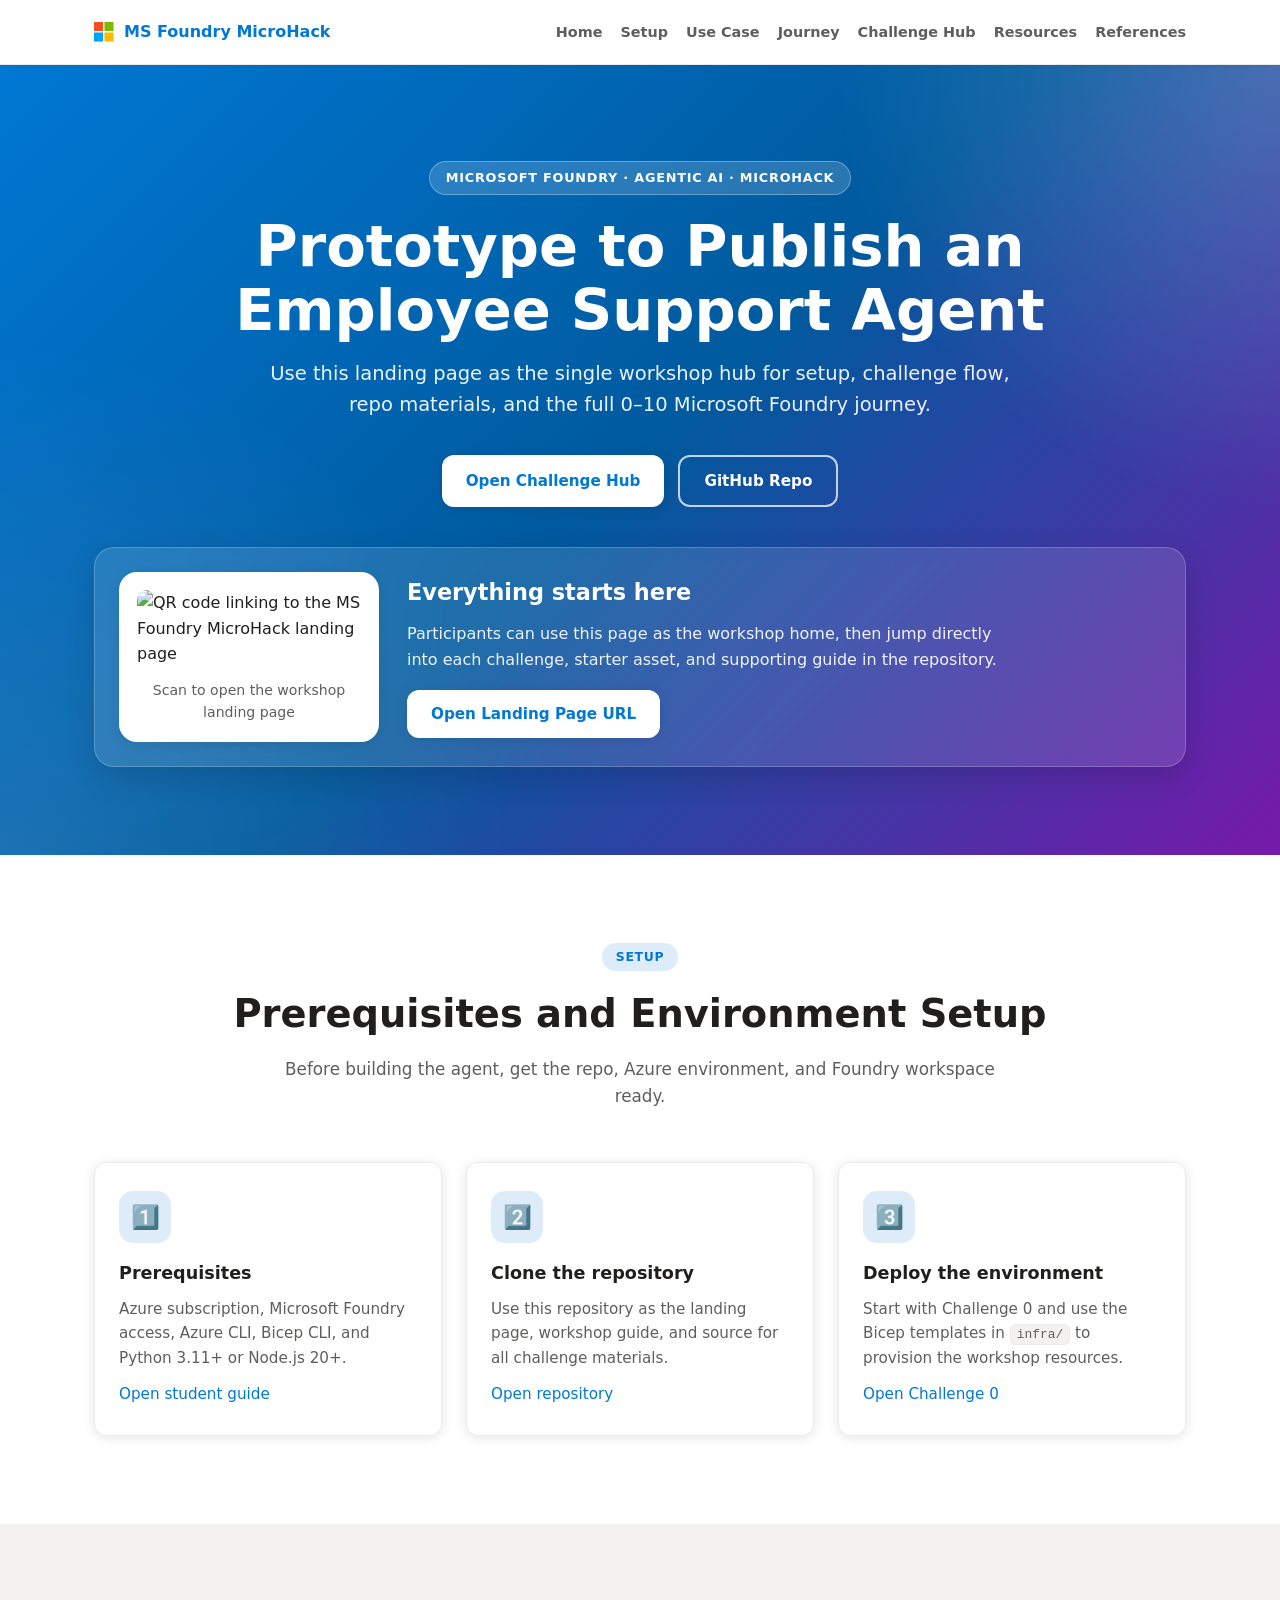
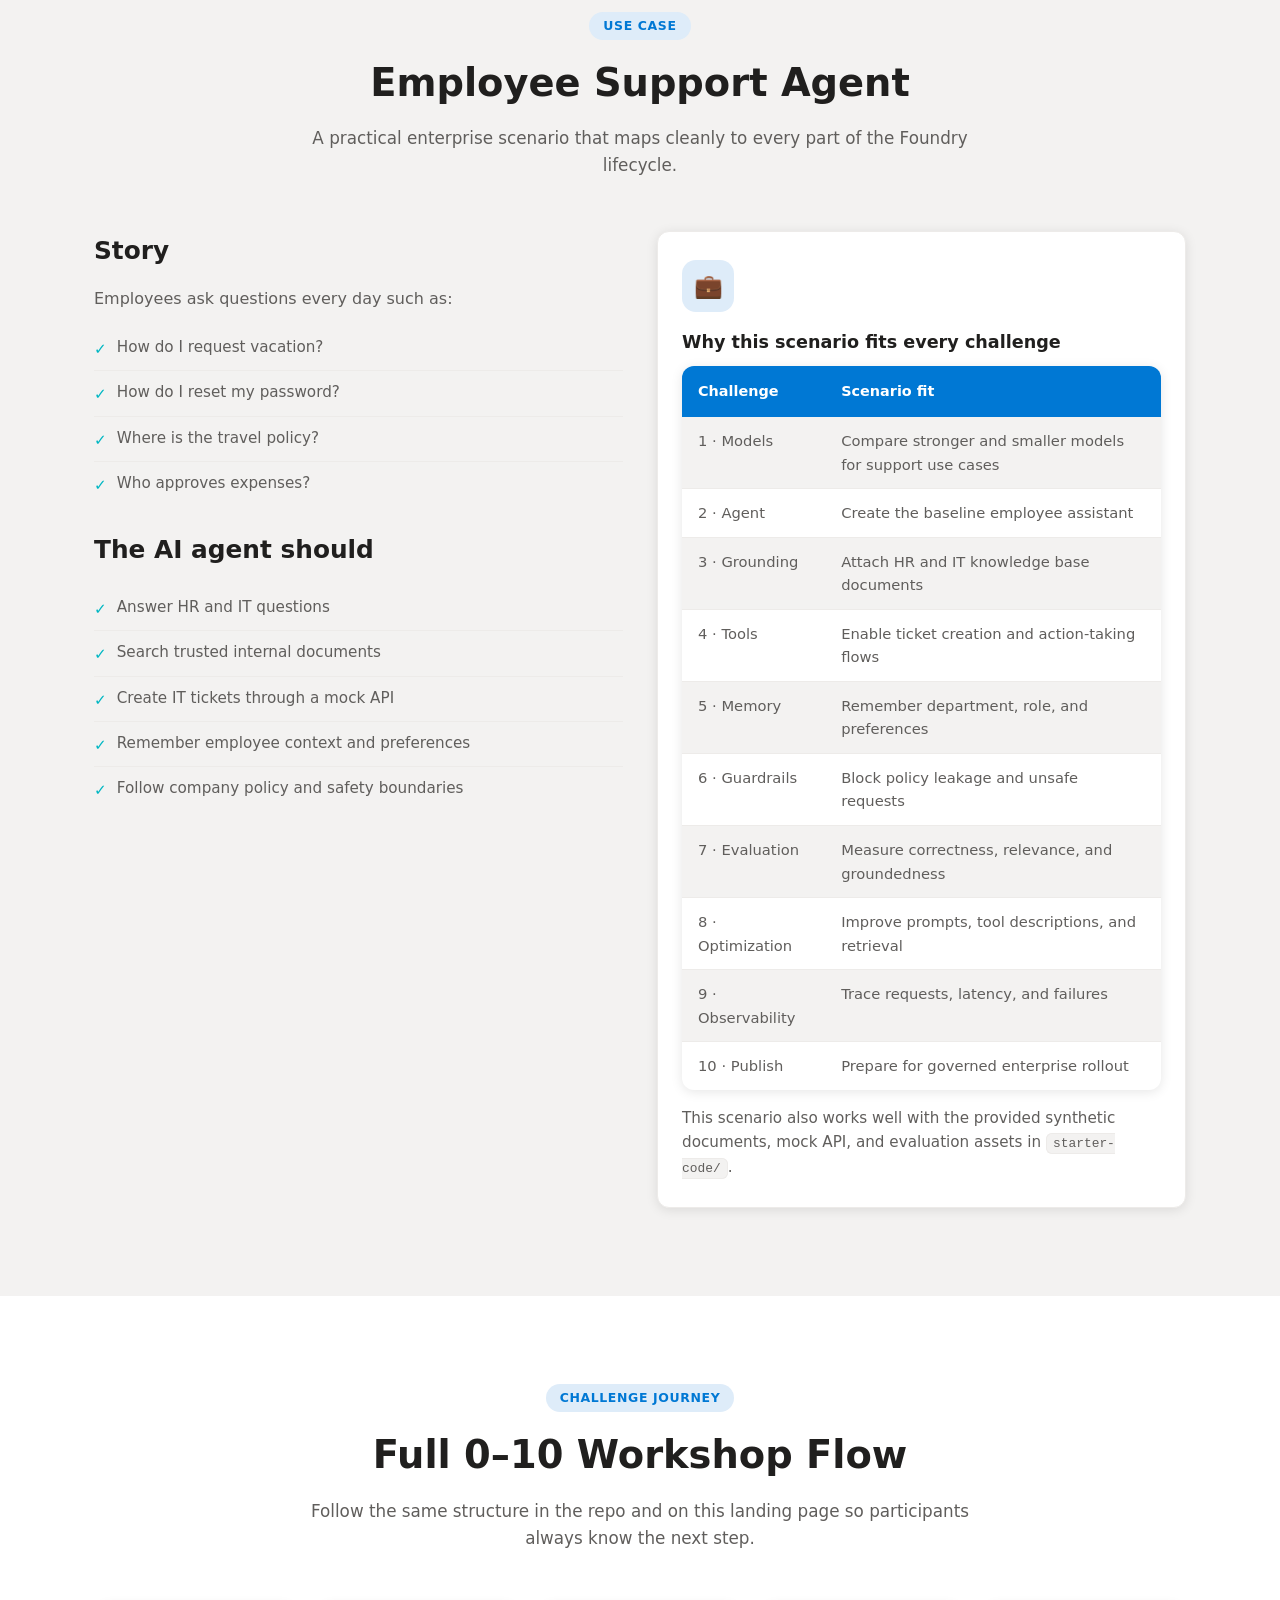
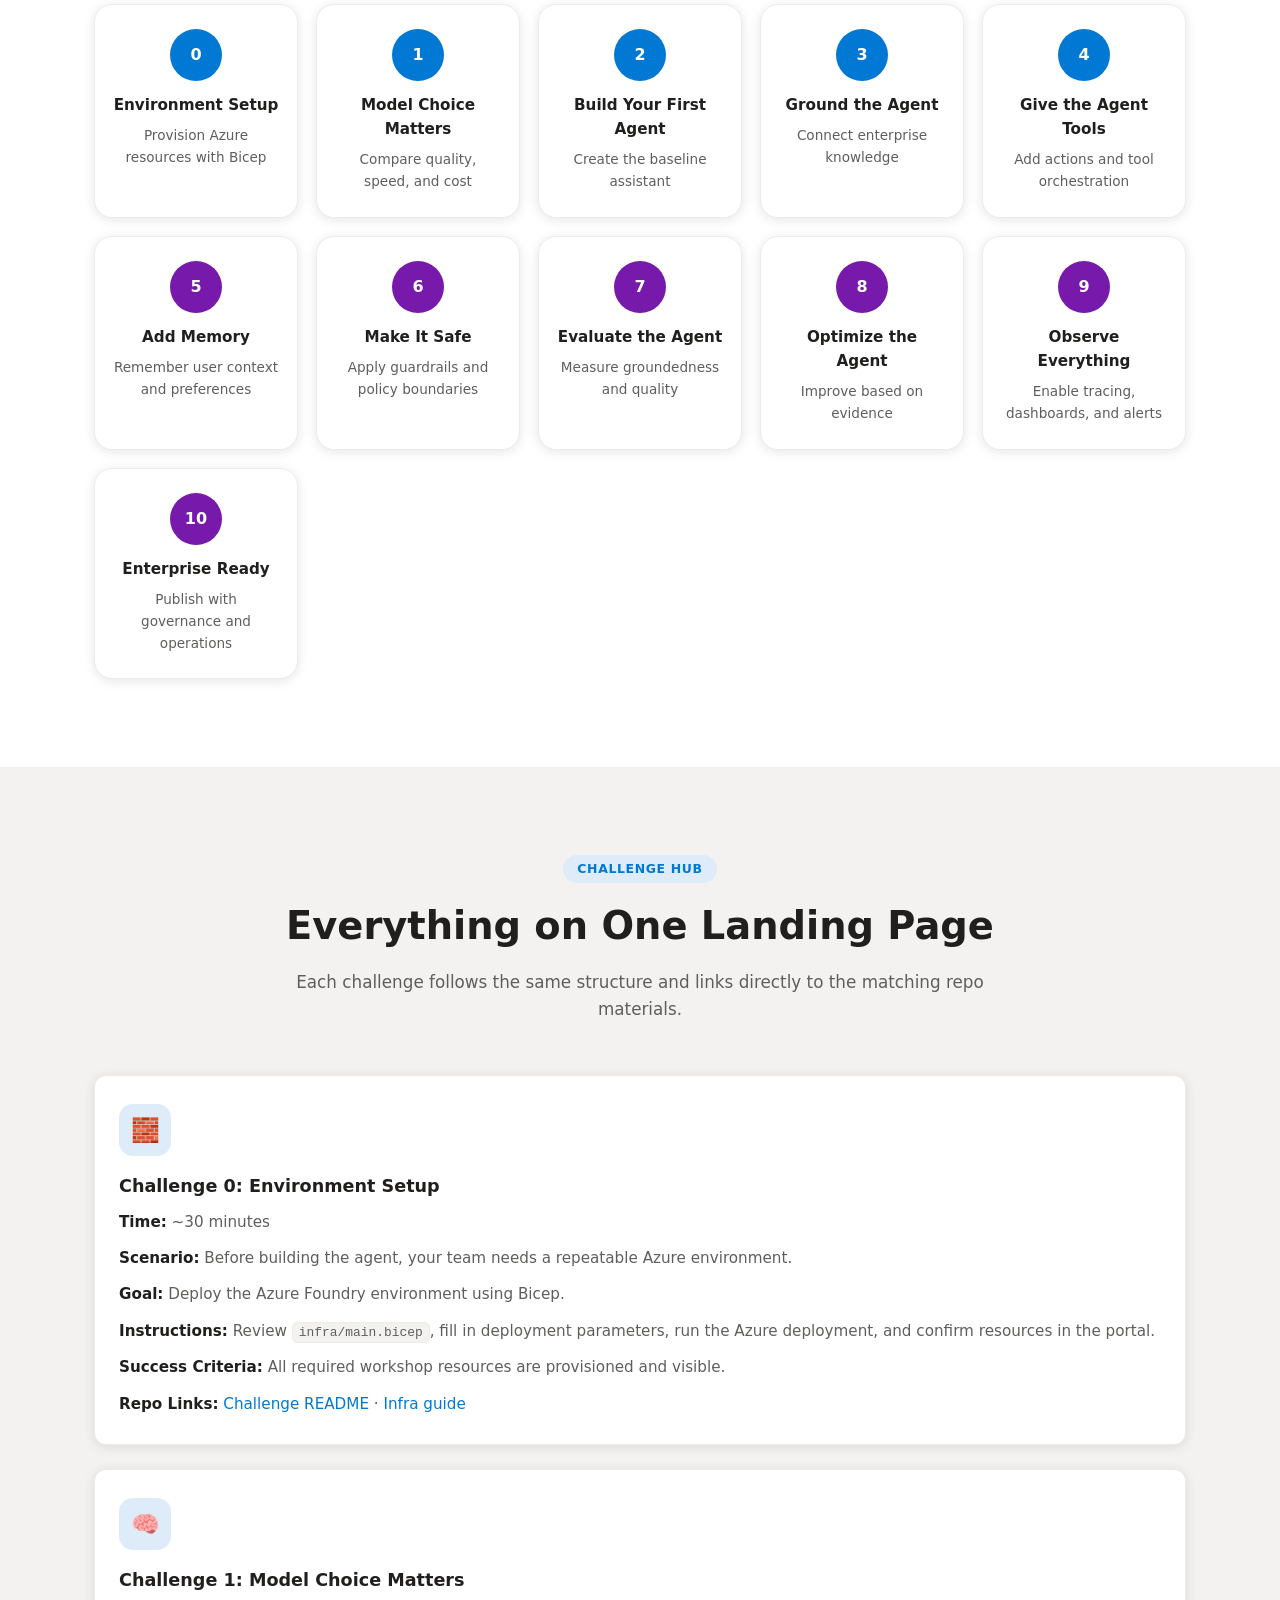
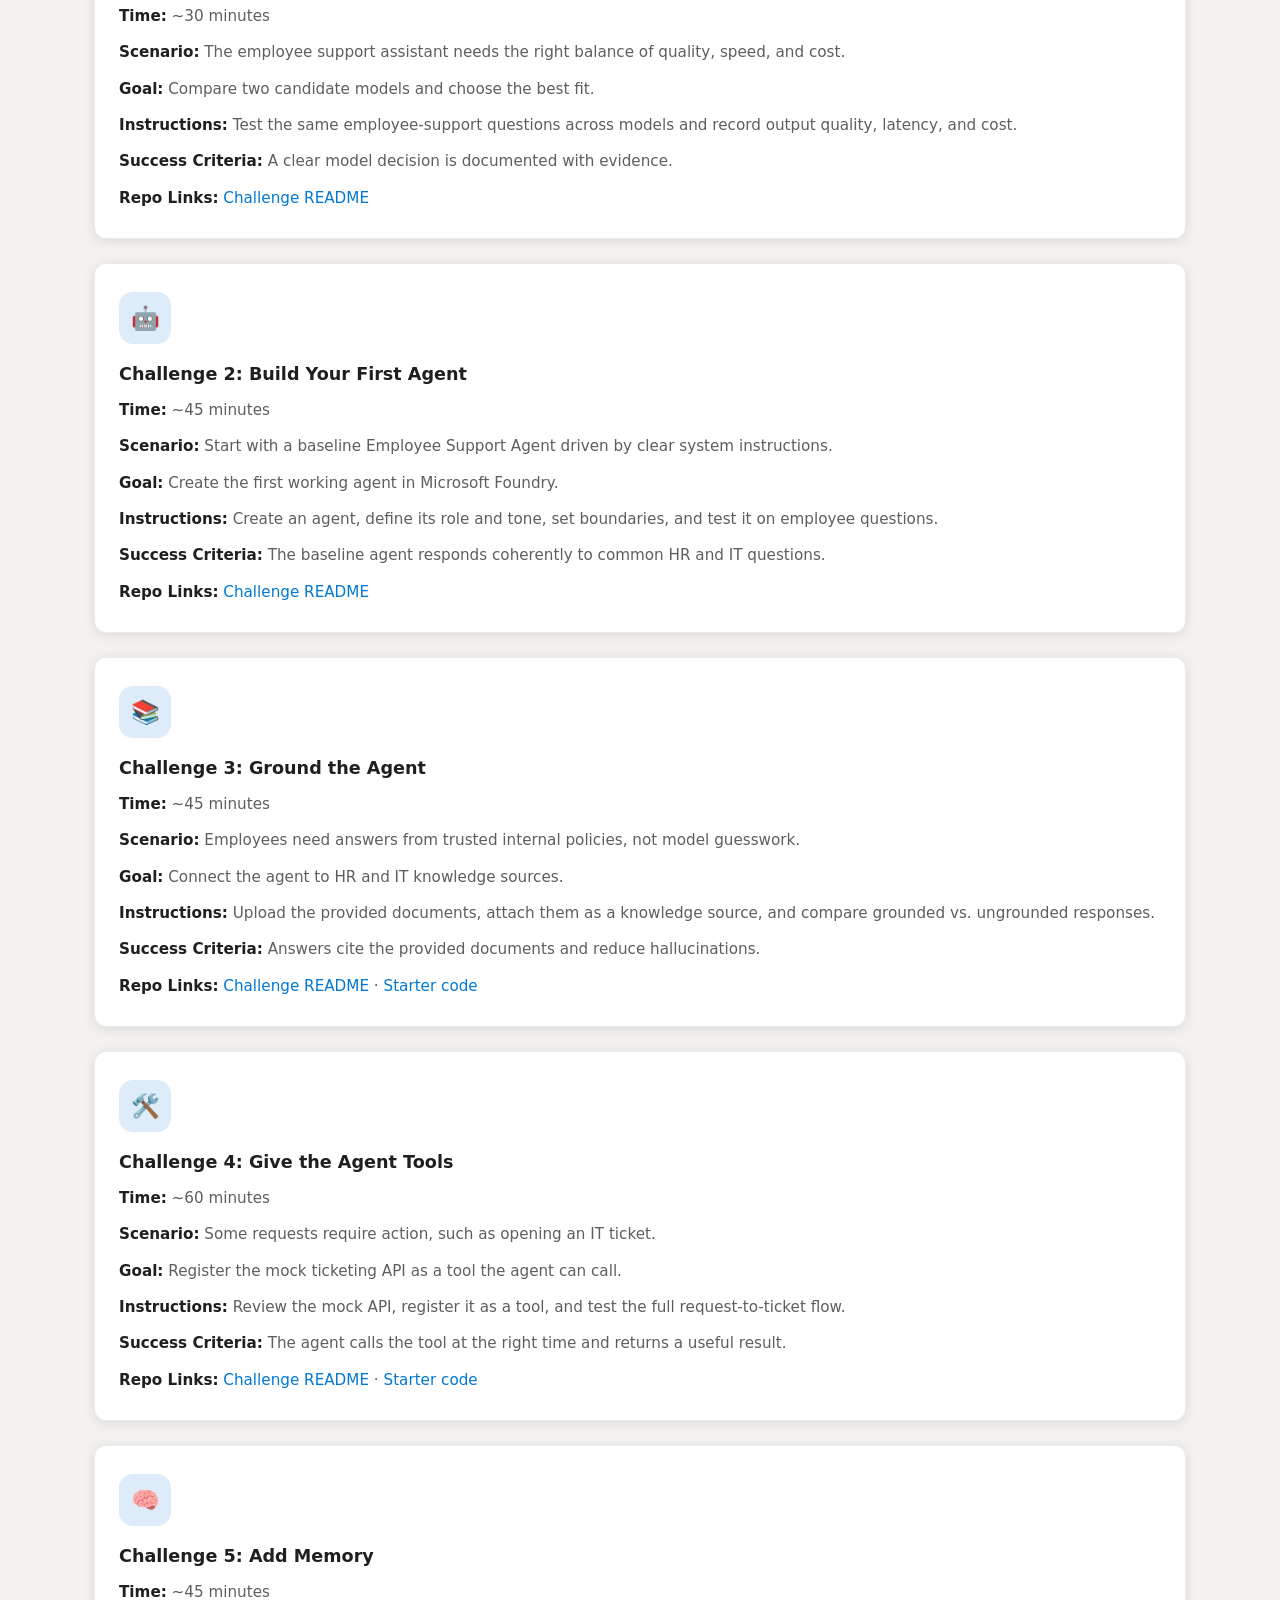
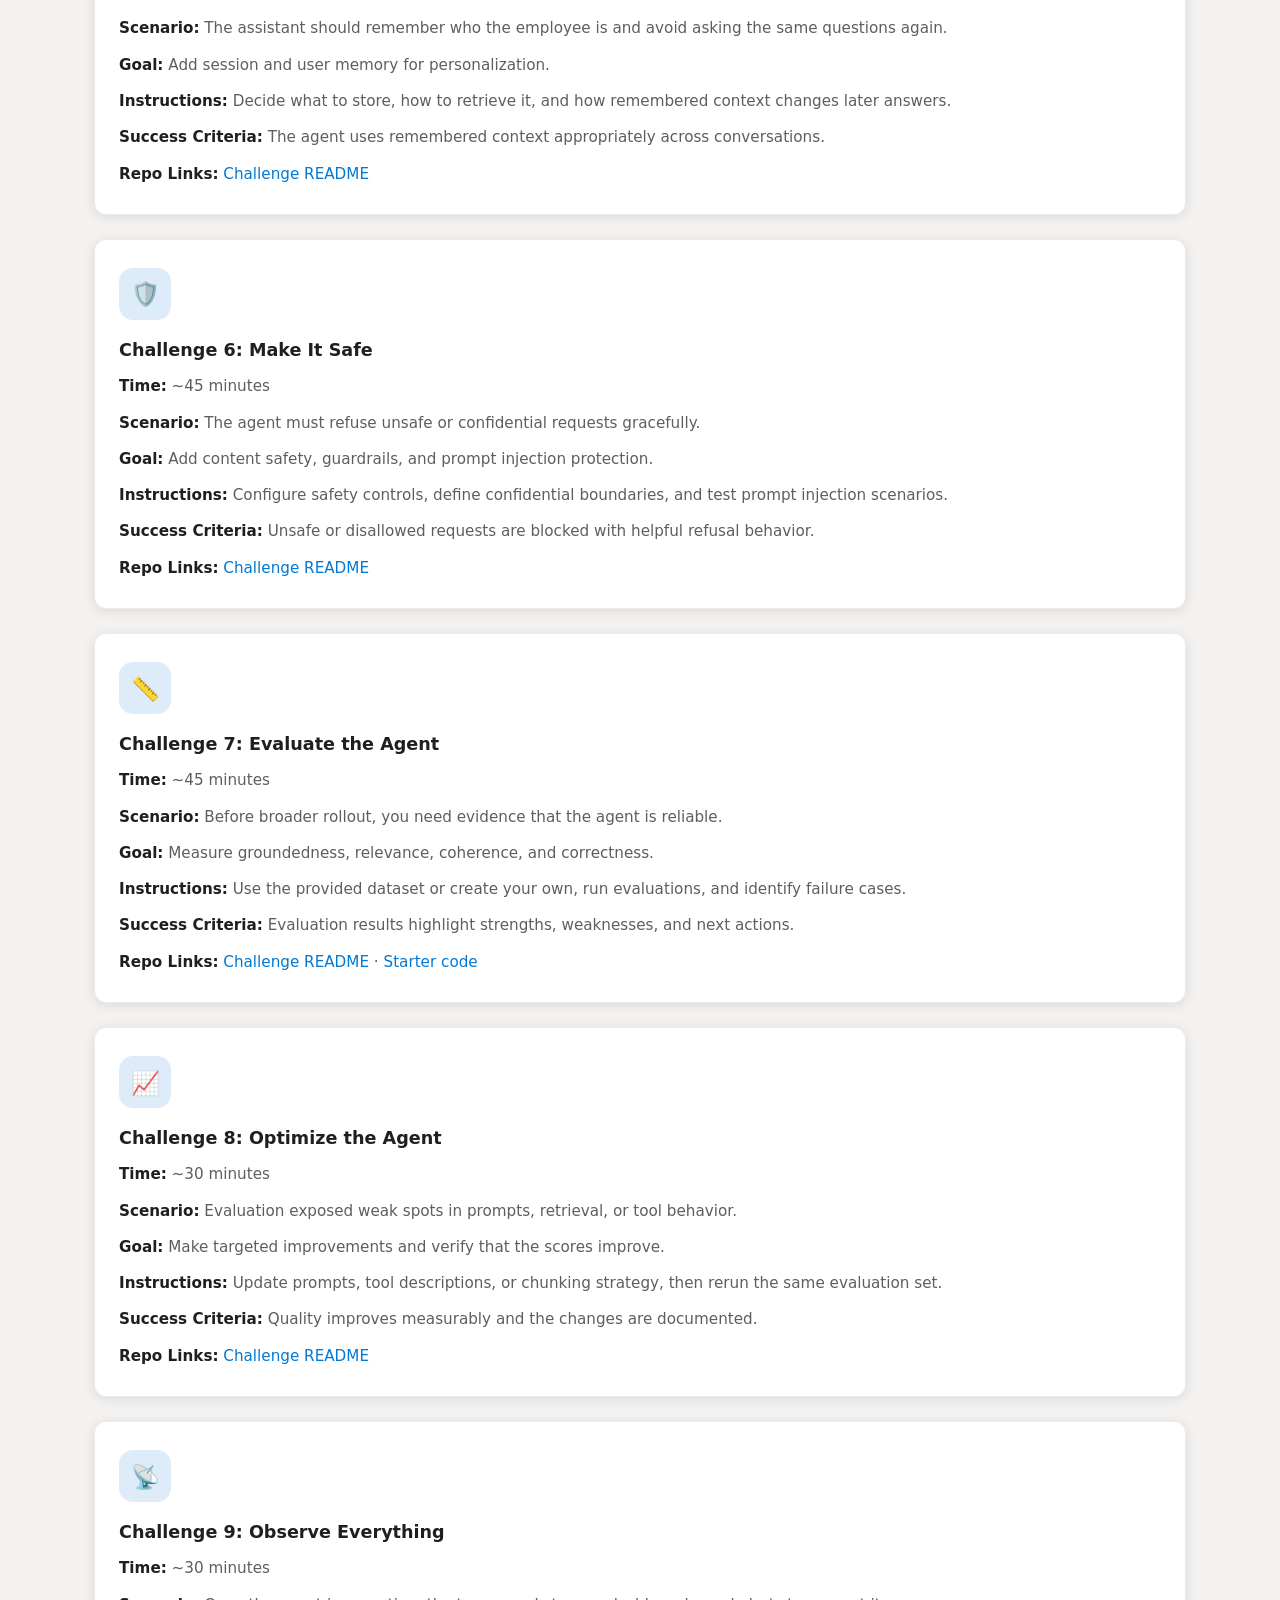
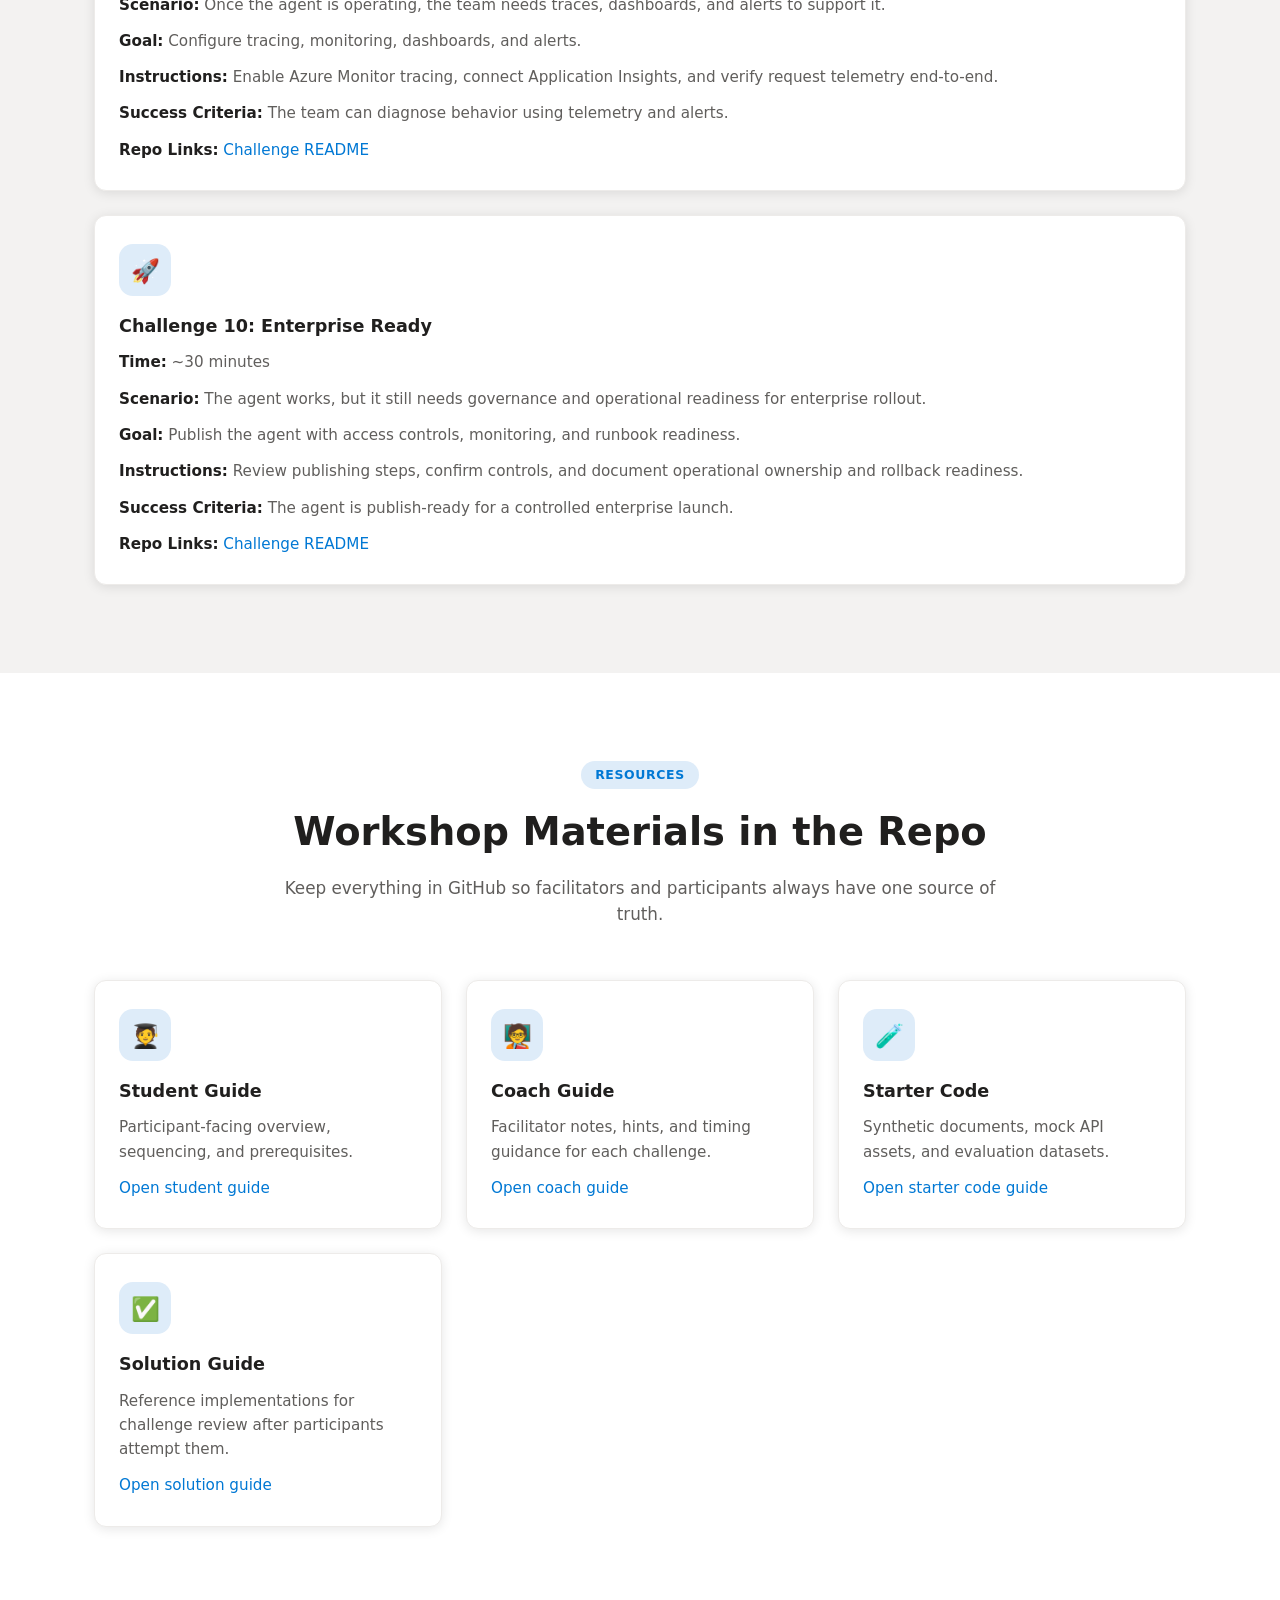
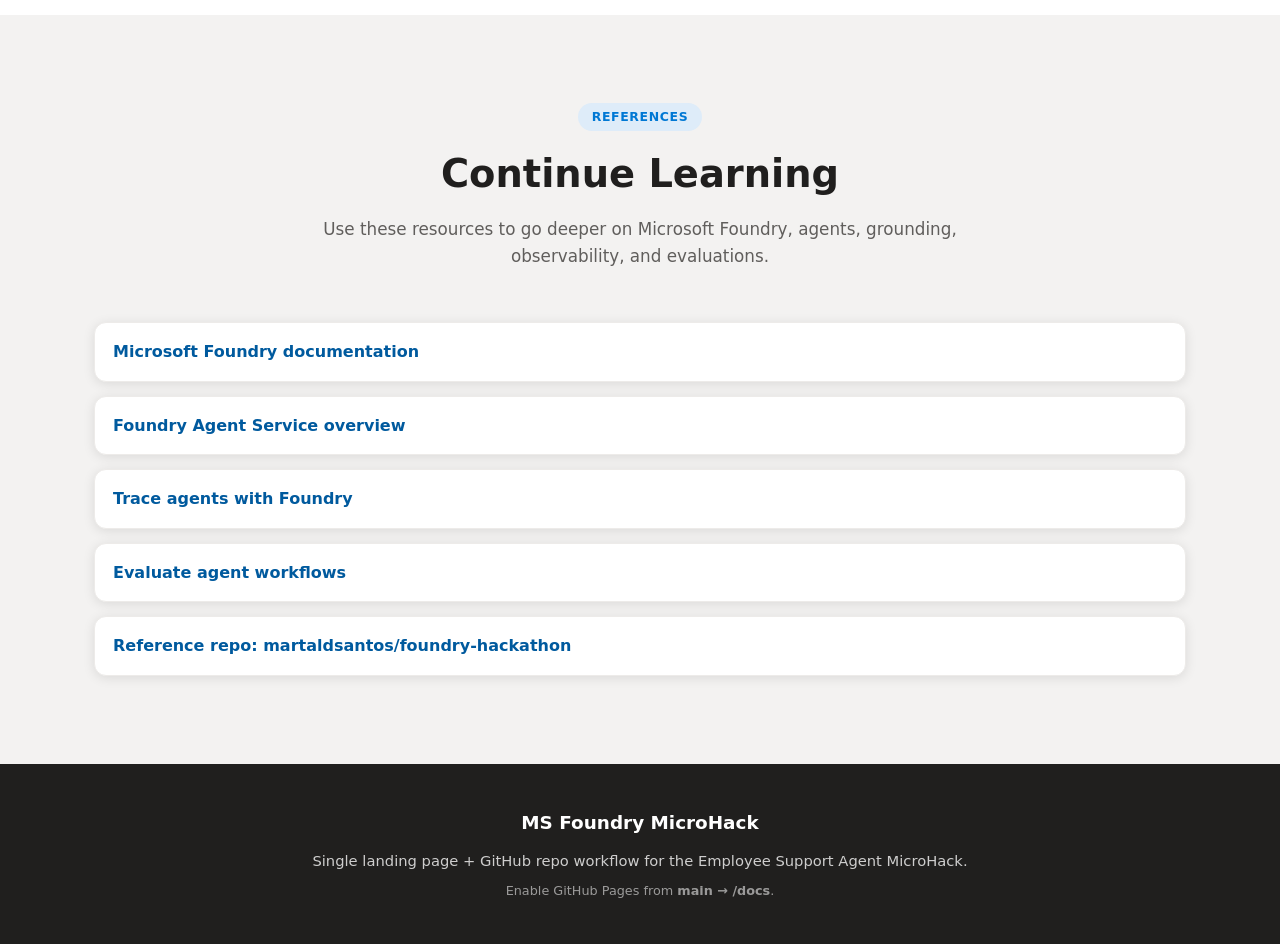
==== commit 8666328f: "Restructure landing page and repo docs for full 0-10 challenge hub" ====
--- a/docs/index.html
+++ b/docs/index.html
@@ -4,7 +4,7 @@
   <meta charset="UTF-8" />
   <meta name="viewport" content="width=device-width, initial-scale=1.0" />
   <title>Microsoft Foundry MicroHack · Employee Support Agent</title>
-  <meta name="description" content="A Microsoft Foundry MicroHack landing page covering setup, QR access, use case, and a prototype-to-publish challenge journey for an Employee Support Agent." />
+  <meta name="description" content="A Microsoft Foundry MicroHack landing page and challenge hub for building an Employee Support Agent from setup to enterprise-ready publish." />
   <link rel="stylesheet" href="styles.css" />
   <link rel="icon" href="data:image/svg+xml,<svg xmlns='http://www.w3.org/2000/svg' viewBox='0 0 100 100'><text y='.9em' font-size='90'>🚀</text></svg>" />
 </head>
@@ -25,8 +25,8 @@
         <li><a href="#setup">Setup</a></li>
         <li><a href="#use-case">Use Case</a></li>
         <li><a href="#journey">Journey</a></li>
-        <li><a href="#challenge-details">Challenges</a></li>
-        <li><a href="#slides">Slides</a></li>
+        <li><a href="#challenge-hub">Challenge Hub</a></li>
+        <li><a href="#resources">Resources</a></li>
         <li><a href="#references">References</a></li>
       </ul>
     </div>
@@ -37,11 +37,11 @@
       <span class="hero__eyebrow">Microsoft Foundry · Agentic AI · MicroHack</span>
       <h1 class="hero__title">Prototype to Publish an Employee Support Agent</h1>
       <p class="hero__subtitle">
-        Learn how to design, ground, tool-enable, evaluate, optimize, observe, and publish
-        an enterprise AI agent using Microsoft Foundry.
+        Use this landing page as the single workshop hub for setup, challenge flow, repo materials,
+        and the full 0–10 Microsoft Foundry journey.
       </p>
       <div class="hero__actions">
-        <a href="#setup" class="btn btn--primary">Start Here</a>
+        <a href="#challenge-hub" class="btn btn--primary">Open Challenge Hub</a>
         <a href="https://github.com/priyanka405/MS-Foundry-Microhack" class="btn btn--outline" target="_blank" rel="noopener">GitHub Repo</a>
       </div>
       <div class="qr-panel" style="margin-top:40px; text-align:left;">
@@ -53,10 +53,10 @@
           <p class="qr-caption">Scan to open the workshop landing page</p>
         </div>
         <div class="qr-copy">
-          <h3>Quick Access</h3>
+          <h3>Everything starts here</h3>
           <p>
-            Open the workshop page on your phone or laptop and move through the MicroHack from setup
-            to publication.
+            Participants can use this page as the workshop home, then jump directly into each challenge,
+            starter asset, and supporting guide in the repository.
           </p>
           <a class="btn btn--primary" href="https://priyanka405.github.io/MS-Foundry-Microhack/" target="_blank" rel="noopener">Open Landing Page URL</a>
         </div>
@@ -70,7 +70,7 @@
         <span class="section__tag">Setup</span>
         <h2 class="section__title">Prerequisites and Environment Setup</h2>
         <p class="section__lead">
-          Before building the agent, make sure your workshop environment is ready.
+          Before building the agent, get the repo, Azure environment, and Foundry workspace ready.
         </p>
       </div>
       <div class="card-grid">
@@ -78,16 +78,19 @@
           <div class="card__icon">1️⃣</div>
           <h3 class="card__title">Prerequisites</h3>
           <p class="card__text">Azure subscription, Microsoft Foundry access, Azure CLI, Bicep CLI, and Python 3.11+ or Node.js 20+.</p>
+          <p class="card__text"><a href="../student-guide/README.md">Open student guide</a></p>
         </div>
         <div class="card">
           <div class="card__icon">2️⃣</div>
           <h3 class="card__title">Clone the repository</h3>
-          <p class="card__text">Use this repo as the landing page and workshop entry point for all challenge activities.</p>
+          <p class="card__text">Use this repository as the landing page, workshop guide, and source for all challenge materials.</p>
+          <p class="card__text"><a href="https://github.com/priyanka405/MS-Foundry-Microhack" target="_blank" rel="noopener">Open repository</a></p>
         </div>
         <div class="card">
           <div class="card__icon">3️⃣</div>
-          <h3 class="card__title">Prepare your Foundry environment</h3>
-          <p class="card__text">Create or connect to the Microsoft Foundry project where you will build, test, and publish the Employee Support Agent.</p>
+          <h3 class="card__title">Deploy the environment</h3>
+          <p class="card__text">Start with Challenge 0 and use the Bicep templates in <code>infra/</code> to provision the workshop resources.</p>
+          <p class="card__text"><a href="../challenges/challenge0-setup/README.md">Open Challenge 0</a></p>
         </div>
       </div>
     </div>
@@ -97,28 +100,28 @@
     <div class="container">
       <div class="section__header">
         <span class="section__tag">Use Case</span>
-        <h2 class="section__title">Use Case — Employee Support Agent</h2>
-        <p class="section__lead">
-          A realistic enterprise scenario that works naturally across the full Microsoft Foundry journey.
+        <h2 class="section__title">Employee Support Agent</h2>
+        <p class="section__lead">
+          A practical enterprise scenario that maps cleanly to every part of the Foundry lifecycle.
         </p>
       </div>
       <div class="two-col">
         <div class="two-col__text">
           <h2>Story</h2>
-          <p>You work in a company. Employees ask questions every day such as:</p>
+          <p>Employees ask questions every day such as:</p>
           <ul>
             <li>How do I request vacation?</li>
             <li>How do I reset my password?</li>
             <li>Where is the travel policy?</li>
             <li>Who approves expenses?</li>
           </ul>
-          <h2 style="margin-top:24px;">The AI Agent should</h2>
+          <h2 style="margin-top:24px;">The AI agent should</h2>
           <ul>
-            <li>Answer questions</li>
-            <li>Search documents</li>
-            <li>Create IT tickets using a mock API</li>
-            <li>Remember employee preferences</li>
-            <li>Follow company policies</li>
+            <li>Answer HR and IT questions</li>
+            <li>Search trusted internal documents</li>
+            <li>Create IT tickets through a mock API</li>
+            <li>Remember employee context and preferences</li>
+            <li>Follow company policy and safety boundaries</li>
           </ul>
         </div>
         <div class="card">
@@ -132,19 +135,19 @@
               </tr>
             </thead>
             <tbody>
-              <tr><td>Models</td><td>Compare GPT vs smaller models</td></tr>
-              <tr><td>Agent</td><td>Basic employee assistant</td></tr>
-              <tr><td>Grounding</td><td>HR and IT knowledge base documents</td></tr>
-              <tr><td>Tools</td><td>Ticket creation API and MCP concepts</td></tr>
-              <tr><td>Memory</td><td>Remember department and preferences</td></tr>
-              <tr><td>Guardrails</td><td>Prevent access to confidential policies</td></tr>
-              <tr><td>Evaluation</td><td>Measure correctness and groundedness</td></tr>
-              <tr><td>Optimization</td><td>Improve prompts and tools</td></tr>
-              <tr><td>Observability</td><td>Trace responses and inspect behavior</td></tr>
-              <tr><td>Publish</td><td>Enterprise rollout</td></tr>
+              <tr><td>1 · Models</td><td>Compare stronger and smaller models for support use cases</td></tr>
+              <tr><td>2 · Agent</td><td>Create the baseline employee assistant</td></tr>
+              <tr><td>3 · Grounding</td><td>Attach HR and IT knowledge base documents</td></tr>
+              <tr><td>4 · Tools</td><td>Enable ticket creation and action-taking flows</td></tr>
+              <tr><td>5 · Memory</td><td>Remember department, role, and preferences</td></tr>
+              <tr><td>6 · Guardrails</td><td>Block policy leakage and unsafe requests</td></tr>
+              <tr><td>7 · Evaluation</td><td>Measure correctness, relevance, and groundedness</td></tr>
+              <tr><td>8 · Optimization</td><td>Improve prompts, tool descriptions, and retrieval</td></tr>
+              <tr><td>9 · Observability</td><td>Trace requests, latency, and failures</td></tr>
+              <tr><td>10 · Publish</td><td>Prepare for governed enterprise rollout</td></tr>
             </tbody>
           </table>
-          <p class="card__text" style="margin-top:16px;">This is also a very easy scenario for creating synthetic policy documents, sample tickets, and evaluation datasets.</p>
+          <p class="card__text" style="margin-top:16px;">This scenario also works well with the provided synthetic documents, mock API, and evaluation assets in <code>starter-code/</code>.</p>
         </div>
       </div>
     </div>
@@ -154,147 +157,193 @@
     <div class="container">
       <div class="section__header">
         <span class="section__tag">Challenge Journey</span>
-        <h2 class="section__title">Prototype to Publish Agent Journey</h2>
-        <p class="section__lead">
-          Move from setup through eight connected challenges to build and publish an enterprise-ready employee support agent.
+        <h2 class="section__title">Full 0–10 Workshop Flow</h2>
+        <p class="section__lead">
+          Follow the same structure in the repo and on this landing page so participants always know the next step.
         </p>
       </div>
       <div class="journey-grid">
-        <div class="journey-item"><div class="journey-num">0</div><div class="journey-title">Setup</div><div class="journey-desc">Prerequisites and environment</div></div>
-        <div class="journey-item"><div class="journey-num">1</div><div class="journey-title">Build Agent + Model Choice</div><div class="journey-desc">Create the first agent and compare models</div></div>
-        <div class="journey-item"><div class="journey-num">2</div><div class="journey-title">Grounding</div><div class="journey-desc">Connect HR and IT knowledge</div></div>
-        <div class="journey-item"><div class="journey-num">3</div><div class="journey-title">Tools + MCP</div><div class="journey-desc">Add actions and tool orchestration</div></div>
-        <div class="journey-item"><div class="journey-num">4</div><div class="journey-title">Memory</div><div class="journey-desc">Remember user context and preferences</div></div>
-        <div class="journey-item journey-item--alt"><div class="journey-num">5</div><div class="journey-title">Guardrails</div><div class="journey-desc">Keep the agent safe and compliant</div></div>
-        <div class="journey-item journey-item--alt"><div class="journey-num">6</div><div class="journey-title">Evaluations</div><div class="journey-desc">Measure quality and correctness</div></div>
-        <div class="journey-item journey-item--alt"><div class="journey-num">7</div><div class="journey-title">Optimization + Observability</div><div class="journey-desc">Improve prompts and trace behavior</div></div>
-        <div class="journey-item journey-item--alt"><div class="journey-num">8</div><div class="journey-title">Publish</div><div class="journey-desc">Prepare for enterprise rollout</div></div>
-      </div>
-    </div>
-  </section>
-
-  <section class="section section--alt" id="challenge-details">
-    <div class="container">
-      <div class="section__header">
-        <span class="section__tag">Challenge Details</span>
-        <h2 class="section__title">Detailed Challenge Structure</h2>
-        <p class="section__lead">
-          Each challenge follows the same workshop pattern: time, objectives, context, build approach, get started steps, and success criteria.
-        </p>
-      </div>
-
-      <div class="card" id="challenge1">
+        <div class="journey-item"><div class="journey-num">0</div><div class="journey-title">Environment Setup</div><div class="journey-desc">Provision Azure resources with Bicep</div></div>
+        <div class="journey-item"><div class="journey-num">1</div><div class="journey-title">Model Choice Matters</div><div class="journey-desc">Compare quality, speed, and cost</div></div>
+        <div class="journey-item"><div class="journey-num">2</div><div class="journey-title">Build Your First Agent</div><div class="journey-desc">Create the baseline assistant</div></div>
+        <div class="journey-item"><div class="journey-num">3</div><div class="journey-title">Ground the Agent</div><div class="journey-desc">Connect enterprise knowledge</div></div>
+        <div class="journey-item"><div class="journey-num">4</div><div class="journey-title">Give the Agent Tools</div><div class="journey-desc">Add actions and tool orchestration</div></div>
+        <div class="journey-item journey-item--alt"><div class="journey-num">5</div><div class="journey-title">Add Memory</div><div class="journey-desc">Remember user context and preferences</div></div>
+        <div class="journey-item journey-item--alt"><div class="journey-num">6</div><div class="journey-title">Make It Safe</div><div class="journey-desc">Apply guardrails and policy boundaries</div></div>
+        <div class="journey-item journey-item--alt"><div class="journey-num">7</div><div class="journey-title">Evaluate the Agent</div><div class="journey-desc">Measure groundedness and quality</div></div>
+        <div class="journey-item journey-item--alt"><div class="journey-num">8</div><div class="journey-title">Optimize the Agent</div><div class="journey-desc">Improve based on evidence</div></div>
+        <div class="journey-item journey-item--alt"><div class="journey-num">9</div><div class="journey-title">Observe Everything</div><div class="journey-desc">Enable tracing, dashboards, and alerts</div></div>
+        <div class="journey-item journey-item--alt"><div class="journey-num">10</div><div class="journey-title">Enterprise Ready</div><div class="journey-desc">Publish with governance and operations</div></div>
+      </div>
+    </div>
+  </section>
+
+  <section class="section section--alt" id="challenge-hub">
+    <div class="container">
+      <div class="section__header">
+        <span class="section__tag">Challenge Hub</span>
+        <h2 class="section__title">Everything on One Landing Page</h2>
+        <p class="section__lead">
+          Each challenge follows the same structure and links directly to the matching repo materials.
+        </p>
+      </div>
+
+      <div class="card" id="challenge0">
+        <div class="card__icon">🧱</div>
+        <h3 class="card__title">Challenge 0: Environment Setup</h3>
+        <p class="card__text"><strong>Time:</strong> ~30 minutes</p>
+        <p class="card__text"><strong>Scenario:</strong> Before building the agent, your team needs a repeatable Azure environment.</p>
+        <p class="card__text"><strong>Goal:</strong> Deploy the Azure Foundry environment using Bicep.</p>
+        <p class="card__text"><strong>Instructions:</strong> Review <code>infra/main.bicep</code>, fill in deployment parameters, run the Azure deployment, and confirm resources in the portal.</p>
+        <p class="card__text"><strong>Success Criteria:</strong> All required workshop resources are provisioned and visible.</p>
+        <p class="card__text"><strong>Repo Links:</strong> <a href="../challenges/challenge0-setup/README.md">Challenge README</a> · <a href="../infra/README.md">Infra guide</a></p>
+      </div>
+
+      <div class="card" style="margin-top:24px;">
+        <div class="card__icon">🧠</div>
+        <h3 class="card__title">Challenge 1: Model Choice Matters</h3>
+        <p class="card__text"><strong>Time:</strong> ~30 minutes</p>
+        <p class="card__text"><strong>Scenario:</strong> The employee support assistant needs the right balance of quality, speed, and cost.</p>
+        <p class="card__text"><strong>Goal:</strong> Compare two candidate models and choose the best fit.</p>
+        <p class="card__text"><strong>Instructions:</strong> Test the same employee-support questions across models and record output quality, latency, and cost.</p>
+        <p class="card__text"><strong>Success Criteria:</strong> A clear model decision is documented with evidence.</p>
+        <p class="card__text"><strong>Repo Links:</strong> <a href="../challenges/challenge1-models/README.md">Challenge README</a></p>
+      </div>
+
+      <div class="card" style="margin-top:24px;">
         <div class="card__icon">🤖</div>
-        <h3 class="card__title">Challenge 1: Build the Agent and Choose the Model</h3>
-        <p class="card__text"><strong>Time:</strong> ~30 minutes</p>
-        <p class="card__text"><strong>Objectives:</strong> Build the first Employee Support Agent, compare a stronger GPT model with a smaller model, and choose the best fit for enterprise support.</p>
-        <p class="card__text"><strong>Context:</strong> Start with a basic assistant that answers common employee questions and establish the model quality, latency, and cost tradeoffs.</p>
-        <p class="card__text"><strong>Portal or SDK?</strong> Use the SDK for repeatable setup and then inspect the created agent in the Foundry portal.</p>
-        <p class="card__text"><strong>Get Started:</strong> Create the agent, test employee support prompts, compare outputs from multiple models, and document your chosen baseline.</p>
-        <p class="card__text"><strong>Success Criteria:</strong> A working baseline agent exists, model comparisons are complete, and a justified model choice is recorded.</p>
+        <h3 class="card__title">Challenge 2: Build Your First Agent</h3>
+        <p class="card__text"><strong>Time:</strong> ~45 minutes</p>
+        <p class="card__text"><strong>Scenario:</strong> Start with a baseline Employee Support Agent driven by clear system instructions.</p>
+        <p class="card__text"><strong>Goal:</strong> Create the first working agent in Microsoft Foundry.</p>
+        <p class="card__text"><strong>Instructions:</strong> Create an agent, define its role and tone, set boundaries, and test it on employee questions.</p>
+        <p class="card__text"><strong>Success Criteria:</strong> The baseline agent responds coherently to common HR and IT questions.</p>
+        <p class="card__text"><strong>Repo Links:</strong> <a href="../challenges/challenge2-agent/README.md">Challenge README</a></p>
       </div>
 
       <div class="card" style="margin-top:24px;">
         <div class="card__icon">📚</div>
-        <h3 class="card__title">Challenge 2: Grounding</h3>
-        <p class="card__text"><strong>Time:</strong> ~30 minutes</p>
-        <p class="card__text"><strong>Objectives:</strong> Attach HR and IT documents so the agent can answer based on company knowledge instead of general model memory.</p>
-        <p class="card__text"><strong>Context:</strong> Employees ask policy and process questions that must be answered accurately from trusted internal sources.</p>
-        <p class="card__text"><strong>Portal or SDK?</strong> Use Foundry knowledge and retrieval features through the SDK or portal workflow.</p>
-        <p class="card__text"><strong>Agents and Tools:</strong> Introduce file search, vector search, and grounded answer generation.</p>
-        <p class="card__text"><strong>Get Started:</strong> Upload synthetic HR and IT documents, create a knowledge source, connect it to the agent, and test retrieval-based questions.</p>
-        <p class="card__text"><strong>Success Criteria:</strong> Answers cite relevant internal policy content and improve over the ungrounded baseline.</p>
+        <h3 class="card__title">Challenge 3: Ground the Agent</h3>
+        <p class="card__text"><strong>Time:</strong> ~45 minutes</p>
+        <p class="card__text"><strong>Scenario:</strong> Employees need answers from trusted internal policies, not model guesswork.</p>
+        <p class="card__text"><strong>Goal:</strong> Connect the agent to HR and IT knowledge sources.</p>
+        <p class="card__text"><strong>Instructions:</strong> Upload the provided documents, attach them as a knowledge source, and compare grounded vs. ungrounded responses.</p>
+        <p class="card__text"><strong>Success Criteria:</strong> Answers cite the provided documents and reduce hallucinations.</p>
+        <p class="card__text"><strong>Repo Links:</strong> <a href="../challenges/challenge3-grounding/README.md">Challenge README</a> · <a href="../starter-code/README.md">Starter code</a></p>
       </div>
 
       <div class="card" style="margin-top:24px;">
         <div class="card__icon">🛠️</div>
-        <h3 class="card__title">Challenge 3: Tools and MCP</h3>
-        <p class="card__text"><strong>Time:</strong> ~30 minutes</p>
-        <p class="card__text"><strong>Objectives:</strong> Add actions the agent can perform, such as creating mock IT tickets, and introduce MCP-based tool patterns.</p>
-        <p class="card__text"><strong>Context:</strong> Some employee problems require action, not just answers.</p>
-        <p class="card__text"><strong>Portal or SDK?</strong> Use the SDK to register functions and explore how tool calling works in Foundry.</p>
-        <p class="card__text"><strong>Agents and Tools:</strong> Function tools, mock APIs, and MCP-oriented orchestration concepts.</p>
-        <p class="card__text"><strong>Get Started:</strong> Create a mock ticket tool, define schemas, connect it to the agent, and test action-oriented requests.</p>
-        <p class="card__text"><strong>Success Criteria:</strong> The agent correctly decides when to call a tool and returns useful ticket creation responses.</p>
+        <h3 class="card__title">Challenge 4: Give the Agent Tools</h3>
+        <p class="card__text"><strong>Time:</strong> ~60 minutes</p>
+        <p class="card__text"><strong>Scenario:</strong> Some requests require action, such as opening an IT ticket.</p>
+        <p class="card__text"><strong>Goal:</strong> Register the mock ticketing API as a tool the agent can call.</p>
+        <p class="card__text"><strong>Instructions:</strong> Review the mock API, register it as a tool, and test the full request-to-ticket flow.</p>
+        <p class="card__text"><strong>Success Criteria:</strong> The agent calls the tool at the right time and returns a useful result.</p>
+        <p class="card__text"><strong>Repo Links:</strong> <a href="../challenges/challenge4-tools/README.md">Challenge README</a> · <a href="../starter-code/README.md">Starter code</a></p>
       </div>
 
       <div class="card" style="margin-top:24px;">
         <div class="card__icon">🧠</div>
-        <h3 class="card__title">Challenge 4: Memory</h3>
-        <p class="card__text"><strong>Time:</strong> ~30 minutes</p>
-        <p class="card__text"><strong>Objectives:</strong> Teach the agent to remember useful employee context such as department, preferences, and recent requests.</p>
-        <p class="card__text"><strong>Context:</strong> Repeated users expect continuity and personalization.</p>
-        <p class="card__text"><strong>Portal or SDK?</strong> Implement memory behavior in code and validate user experience in the portal.</p>
-        <p class="card__text"><strong>Get Started:</strong> Define what to store, when to retrieve it, and how memory changes future answers.</p>
-        <p class="card__text"><strong>Success Criteria:</strong> The agent uses remembered preferences appropriately without losing accuracy or safety.</p>
+        <h3 class="card__title">Challenge 5: Add Memory</h3>
+        <p class="card__text"><strong>Time:</strong> ~45 minutes</p>
+        <p class="card__text"><strong>Scenario:</strong> The assistant should remember who the employee is and avoid asking the same questions again.</p>
+        <p class="card__text"><strong>Goal:</strong> Add session and user memory for personalization.</p>
+        <p class="card__text"><strong>Instructions:</strong> Decide what to store, how to retrieve it, and how remembered context changes later answers.</p>
+        <p class="card__text"><strong>Success Criteria:</strong> The agent uses remembered context appropriately across conversations.</p>
+        <p class="card__text"><strong>Repo Links:</strong> <a href="../challenges/challenge5-memory/README.md">Challenge README</a></p>
       </div>
 
       <div class="card" style="margin-top:24px;">
         <div class="card__icon">🛡️</div>
-        <h3 class="card__title">Challenge 5: Guardrails</h3>
-        <p class="card__text"><strong>Time:</strong> ~30 minutes</p>
-        <p class="card__text"><strong>Objectives:</strong> Add controls that prevent unsafe responses, policy leakage, and prompt injection issues.</p>
-        <p class="card__text"><strong>Context:</strong> Employee support agents operate in environments with sensitive data and policy boundaries.</p>
-        <p class="card__text"><strong>Portal or SDK?</strong> Configure safety and policy handling in the agent logic and test failure modes.</p>
-        <p class="card__text"><strong>Get Started:</strong> Create malicious or boundary-pushing prompts, refine instructions, and add response rules.</p>
-        <p class="card__text"><strong>Success Criteria:</strong> The agent blocks unsafe requests and stays aligned with company policy requirements.</p>
+        <h3 class="card__title">Challenge 6: Make It Safe</h3>
+        <p class="card__text"><strong>Time:</strong> ~45 minutes</p>
+        <p class="card__text"><strong>Scenario:</strong> The agent must refuse unsafe or confidential requests gracefully.</p>
+        <p class="card__text"><strong>Goal:</strong> Add content safety, guardrails, and prompt injection protection.</p>
+        <p class="card__text"><strong>Instructions:</strong> Configure safety controls, define confidential boundaries, and test prompt injection scenarios.</p>
+        <p class="card__text"><strong>Success Criteria:</strong> Unsafe or disallowed requests are blocked with helpful refusal behavior.</p>
+        <p class="card__text"><strong>Repo Links:</strong> <a href="../challenges/challenge6-guardrails/README.md">Challenge README</a></p>
       </div>
 
       <div class="card" style="margin-top:24px;">
         <div class="card__icon">📏</div>
-        <h3 class="card__title">Challenge 6: Evaluations</h3>
-        <p class="card__text"><strong>Time:</strong> ~30 minutes</p>
-        <p class="card__text"><strong>Objectives:</strong> Measure correctness, groundedness, and helpfulness using repeatable evaluation scenarios.</p>
-        <p class="card__text"><strong>Context:</strong> Enterprise teams need evidence before promoting an agent to wider use.</p>
-        <p class="card__text"><strong>Portal or SDK?</strong> Use Foundry evaluation workflows and/or scripted evaluation datasets.</p>
-        <p class="card__text"><strong>Get Started:</strong> Build a small evaluation set using synthetic employee support questions and compare results across versions.</p>
-        <p class="card__text"><strong>Success Criteria:</strong> Evaluation metrics are collected and inform what should be improved next.</p>
+        <h3 class="card__title">Challenge 7: Evaluate the Agent</h3>
+        <p class="card__text"><strong>Time:</strong> ~45 minutes</p>
+        <p class="card__text"><strong>Scenario:</strong> Before broader rollout, you need evidence that the agent is reliable.</p>
+        <p class="card__text"><strong>Goal:</strong> Measure groundedness, relevance, coherence, and correctness.</p>
+        <p class="card__text"><strong>Instructions:</strong> Use the provided dataset or create your own, run evaluations, and identify failure cases.</p>
+        <p class="card__text"><strong>Success Criteria:</strong> Evaluation results highlight strengths, weaknesses, and next actions.</p>
+        <p class="card__text"><strong>Repo Links:</strong> <a href="../challenges/challenge7-evals/README.md">Challenge README</a> · <a href="../starter-code/README.md">Starter code</a></p>
       </div>
 
       <div class="card" style="margin-top:24px;">
         <div class="card__icon">📈</div>
-        <h3 class="card__title">Challenge 7: Optimization and Observability</h3>
-        <p class="card__text"><strong>Time:</strong> ~30 minutes</p>
-        <p class="card__text"><strong>Objectives:</strong> Improve prompts, tools, and retrieval quality while tracing how the agent behaves.</p>
-        <p class="card__text"><strong>Context:</strong> Better enterprise agents come from iterative improvement backed by trace data.</p>
-        <p class="card__text"><strong>Portal or SDK?</strong> Tune in code, then inspect traces, logs, and tool behavior through observability workflows.</p>
-        <p class="card__text"><strong>Get Started:</strong> Review weak responses, refine prompts or tools, rerun evaluations, and inspect trace outputs.</p>
-        <p class="card__text"><strong>Success Criteria:</strong> Response quality improves and trace data clearly explains the agent’s reasoning path.</p>
+        <h3 class="card__title">Challenge 8: Optimize the Agent</h3>
+        <p class="card__text"><strong>Time:</strong> ~30 minutes</p>
+        <p class="card__text"><strong>Scenario:</strong> Evaluation exposed weak spots in prompts, retrieval, or tool behavior.</p>
+        <p class="card__text"><strong>Goal:</strong> Make targeted improvements and verify that the scores improve.</p>
+        <p class="card__text"><strong>Instructions:</strong> Update prompts, tool descriptions, or chunking strategy, then rerun the same evaluation set.</p>
+        <p class="card__text"><strong>Success Criteria:</strong> Quality improves measurably and the changes are documented.</p>
+        <p class="card__text"><strong>Repo Links:</strong> <a href="../challenges/challenge8-optimization/README.md">Challenge README</a></p>
+      </div>
+
+      <div class="card" style="margin-top:24px;">
+        <div class="card__icon">📡</div>
+        <h3 class="card__title">Challenge 9: Observe Everything</h3>
+        <p class="card__text"><strong>Time:</strong> ~30 minutes</p>
+        <p class="card__text"><strong>Scenario:</strong> Once the agent is operating, the team needs traces, dashboards, and alerts to support it.</p>
+        <p class="card__text"><strong>Goal:</strong> Configure tracing, monitoring, dashboards, and alerts.</p>
+        <p class="card__text"><strong>Instructions:</strong> Enable Azure Monitor tracing, connect Application Insights, and verify request telemetry end-to-end.</p>
+        <p class="card__text"><strong>Success Criteria:</strong> The team can diagnose behavior using telemetry and alerts.</p>
+        <p class="card__text"><strong>Repo Links:</strong> <a href="../challenges/challenge9-observability/README.md">Challenge README</a></p>
       </div>
 
       <div class="card" style="margin-top:24px;">
         <div class="card__icon">🚀</div>
-        <h3 class="card__title">Challenge 8: Publish</h3>
-        <p class="card__text"><strong>Time:</strong> ~30 minutes</p>
-        <p class="card__text"><strong>Objectives:</strong> Prepare the agent for enterprise rollout with the right deployment, governance, and support model.</p>
-        <p class="card__text"><strong>Context:</strong> Publishing is not only deployment; it includes readiness, ownership, and operational trust.</p>
-        <p class="card__text"><strong>Portal or SDK?</strong> Use both: finalize through code and validate publish-ready configuration in the portal.</p>
-        <p class="card__text"><strong>Get Started:</strong> Review readiness criteria, confirm evaluations and guardrails, and define the enterprise publishing approach.</p>
-        <p class="card__text"><strong>Success Criteria:</strong> The agent is documented, tested, governed, and ready for a controlled rollout.</p>
-      </div>
-    </div>
-  </section>
-
-  <section class="section" id="slides">
-    <div class="container">
-      <div class="section__header">
-        <span class="section__tag">Slides</span>
-        <h2 class="section__title">Presentation Materials</h2>
-        <p class="section__lead">
-          Add your workshop deck so attendees can follow the Employee Support Agent journey from prototype to publish.
-        </p>
-      </div>
-      <div class="slides-panel">
-        <div class="card">
-          <div class="card__icon">🖥️</div>
-          <h3 class="card__title">Suggested slide sections</h3>
-          <p class="card__text">Foundry overview · Use case story · Setup · Challenge walkthrough · Demo · Evaluation results · Publish plan · Q&amp;A</p>
-        </div>
-        <div class="card">
-          <div class="card__icon">🔗</div>
-          <h3 class="card__title">Add your deck</h3>
-          <p class="card__text">Replace this placeholder with a PowerPoint, PDF, or share link for your workshop session slides.</p>
-          <p class="card__text card__text--muted">Example: <code>Slides link coming soon</code></p>
+        <h3 class="card__title">Challenge 10: Enterprise Ready</h3>
+        <p class="card__text"><strong>Time:</strong> ~30 minutes</p>
+        <p class="card__text"><strong>Scenario:</strong> The agent works, but it still needs governance and operational readiness for enterprise rollout.</p>
+        <p class="card__text"><strong>Goal:</strong> Publish the agent with access controls, monitoring, and runbook readiness.</p>
+        <p class="card__text"><strong>Instructions:</strong> Review publishing steps, confirm controls, and document operational ownership and rollback readiness.</p>
+        <p class="card__text"><strong>Success Criteria:</strong> The agent is publish-ready for a controlled enterprise launch.</p>
+        <p class="card__text"><strong>Repo Links:</strong> <a href="../challenges/challenge10-publish/README.md">Challenge README</a></p>
+      </div>
+    </div>
+  </section>
+
+  <section class="section" id="resources">
+    <div class="container">
+      <div class="section__header">
+        <span class="section__tag">Resources</span>
+        <h2 class="section__title">Workshop Materials in the Repo</h2>
+        <p class="section__lead">
+          Keep everything in GitHub so facilitators and participants always have one source of truth.
+        </p>
+      </div>
+      <div class="card-grid">
+        <div class="card">
+          <div class="card__icon">🧑‍🎓</div>
+          <h3 class="card__title">Student Guide</h3>
+          <p class="card__text">Participant-facing overview, sequencing, and prerequisites.</p>
+          <p class="card__text"><a href="../student-guide/README.md">Open student guide</a></p>
+        </div>
+        <div class="card">
+          <div class="card__icon">🧑‍🏫</div>
+          <h3 class="card__title">Coach Guide</h3>
+          <p class="card__text">Facilitator notes, hints, and timing guidance for each challenge.</p>
+          <p class="card__text"><a href="../coach-guide/README.md">Open coach guide</a></p>
+        </div>
+        <div class="card">
+          <div class="card__icon">🧪</div>
+          <h3 class="card__title">Starter Code</h3>
+          <p class="card__text">Synthetic documents, mock API assets, and evaluation datasets.</p>
+          <p class="card__text"><a href="../starter-code/README.md">Open starter code guide</a></p>
+        </div>
+        <div class="card">
+          <div class="card__icon">✅</div>
+          <h3 class="card__title">Solution Guide</h3>
+          <p class="card__text">Reference implementations for challenge review after participants attempt them.</p>
+          <p class="card__text"><a href="../solution-guide/README.md">Open solution guide</a></p>
         </div>
       </div>
     </div>
@@ -322,7 +371,7 @@
   <footer class="footer">
     <div class="container">
       <div class="footer__logo">MS Foundry MicroHack</div>
-      <p>Built for the Employee Support Agent scenario using a prototype-to-publish workshop flow.</p>
+      <p>Single landing page + GitHub repo workflow for the Employee Support Agent MicroHack.</p>
       <p style="margin-top:8px; font-size:.8rem; opacity:.7;">Enable GitHub Pages from <strong>main → /docs</strong>.</p>
     </div>
   </footer>
--- a/docs/styles.css
+++ b/docs/styles.css
@@ -14,16 +14,17 @@
   --ms-purple:   #7719aa;
   --ms-gray-100: #f3f2f1;
   --ms-gray-200: #edebe9;
+  --ms-gray-300: #d2d0ce;
   --ms-gray-600: #605e5c;
   --ms-gray-900: #201f1e;
   --accent:      #50e6ff;
 
   --font-base: "Segoe UI", system-ui, -apple-system, sans-serif;
-  --radius: 8px;
+  --radius: 12px;
   --shadow: 0 2px 12px rgba(0,0,0,.10);
-  --shadow-lg: 0 6px 30px rgba(0,0,0,.14);
-  --max-w: 1100px;
-  --section-gap: 80px;
+  --shadow-lg: 0 10px 30px rgba(0,0,0,.14);
+  --max-w: 1140px;
+  --section-gap: 88px;
 }
 
 html { scroll-behavior: smooth; }
@@ -38,12 +39,18 @@
 
 a { color: var(--ms-blue); text-decoration: none; }
 a:hover { text-decoration: underline; }
-
 img { max-width: 100%; display: block; }
+code {
+  background: var(--ms-gray-100);
+  border: 1px solid var(--ms-gray-200);
+  border-radius: 6px;
+  padding: 2px 6px;
+  font-size: .85em;
+}
 
 /* ── Layout helpers ───────────────────────────────────── */
 .container { max-width: var(--max-w); margin: 0 auto; padding: 0 24px; }
-.section    { padding: var(--section-gap) 0; }
+.section { padding: var(--section-gap) 0; }
 .section--alt { background: var(--ms-gray-100); }
 
 /* ── Navigation ───────────────────────────────────────── */
@@ -51,18 +58,20 @@
   position: sticky;
   top: 0;
   z-index: 100;
-  background: #fff;
+  background: rgba(255,255,255,.96);
+  backdrop-filter: blur(10px);
   border-bottom: 1px solid var(--ms-gray-200);
-  box-shadow: 0 1px 4px rgba(0,0,0,.08);
+  box-shadow: 0 1px 4px rgba(0,0,0,.06);
 }
 .nav__inner {
   display: flex;
   align-items: center;
   justify-content: space-between;
-  height: 56px;
+  min-height: 64px;
   max-width: var(--max-w);
   margin: 0 auto;
-  padding: 0 24px;
+  padding: 10px 24px;
+  gap: 20px;
 }
 .nav__brand {
   display: flex;
@@ -72,13 +81,20 @@
   font-size: 1rem;
   color: var(--ms-blue);
   text-decoration: none;
+  white-space: nowrap;
 }
 .nav__brand svg { flex-shrink: 0; }
-.nav__links { display: flex; gap: 24px; list-style: none; }
+.nav__links {
+  display: flex;
+  gap: 18px;
+  list-style: none;
+  flex-wrap: wrap;
+  justify-content: flex-end;
+}
 .nav__links a {
-  font-size: .875rem;
-  color: var(--ms-gray-600);
-  font-weight: 500;
+  font-size: .9rem;
+  color: var(--ms-gray-600);
+  font-weight: 600;
 }
 .nav__links a:hover { color: var(--ms-blue); text-decoration: none; }
 
@@ -86,7 +102,7 @@
 .hero {
   background: linear-gradient(135deg, #0078d4 0%, #005a9e 50%, #7719aa 100%);
   color: #fff;
-  padding: 100px 0 80px;
+  padding: 96px 0 88px;
   text-align: center;
   position: relative;
   overflow: hidden;
@@ -95,45 +111,57 @@
   content: "";
   position: absolute;
   inset: 0;
-  background: url("data:image/svg+xml,%3Csvg width='60' height='60' viewBox='0 0 60 60' xmlns='http://www.w3.org/2000/svg'%3E%3Cg fill='none' fill-rule='evenodd'%3E%3Cg fill='%23ffffff' fill-opacity='0.04'%3E%3Cpath d='M36 34v-4h-2v4h-4v2h4v4h2v-4h4v-2h-4zm0-30V0h-2v4h-4v2h4v4h2V6h4V4h-4zM6 34v-4H4v4H0v2h4v4h2v-4h4v-2H6zM6 4V0H4v4H0v2h4v4h2V6h4V4H6z'/%3E%3C/g%3E%3C/g%3E%3C/svg%3E") repeat;
-  opacity: .5;
-}
-.hero__content { position: relative; z-index: 1; }
+  background: radial-gradient(circle at top right, rgba(255,255,255,.22), transparent 30%),
+              radial-gradient(circle at bottom left, rgba(255,255,255,.12), transparent 35%);
+  opacity: .9;
+}
+.hero__content {
+  position: relative;
+  z-index: 1;
+}
 .hero__eyebrow {
   display: inline-block;
-  background: rgba(255,255,255,.18);
-  border: 1px solid rgba(255,255,255,.35);
-  border-radius: 20px;
-  padding: 4px 16px;
+  background: rgba(255,255,255,.16);
+  border: 1px solid rgba(255,255,255,.30);
+  border-radius: 999px;
+  padding: 6px 16px;
   font-size: .8rem;
-  font-weight: 600;
+  font-weight: 700;
   letter-spacing: .06em;
   text-transform: uppercase;
   margin-bottom: 20px;
 }
 .hero__title {
-  font-size: clamp(2rem, 5vw, 3.2rem);
-  font-weight: 700;
-  line-height: 1.15;
+  font-size: clamp(2.2rem, 5vw, 3.6rem);
+  font-weight: 800;
+  line-height: 1.1;
   margin-bottom: 16px;
 }
 .hero__subtitle {
-  font-size: clamp(1rem, 2vw, 1.25rem);
-  opacity: .88;
-  max-width: 620px;
-  margin: 0 auto 36px;
-}
-.hero__actions { display: flex; gap: 14px; justify-content: center; flex-wrap: wrap; }
+  font-size: clamp(1rem, 2vw, 1.22rem);
+  opacity: .92;
+  max-width: 760px;
+  margin: 0 auto 34px;
+}
+.hero__actions {
+  display: flex;
+  gap: 14px;
+  justify-content: center;
+  flex-wrap: wrap;
+}
+
+/* ── Buttons ──────────────────────────────────────────── */
 .btn {
   display: inline-flex;
   align-items: center;
+  justify-content: center;
   gap: 8px;
-  padding: 12px 28px;
+  padding: 12px 24px;
   border-radius: var(--radius);
   font-size: .95rem;
-  font-weight: 600;
+  font-weight: 700;
   cursor: pointer;
-  transition: transform .15s, box-shadow .15s;
+  transition: transform .15s ease, box-shadow .15s ease, background .15s ease;
 }
 .btn:hover { transform: translateY(-2px); text-decoration: none; }
 .btn--primary {
@@ -145,9 +173,53 @@
 .btn--outline {
   background: transparent;
   color: #fff;
-  border: 2px solid rgba(255,255,255,.7);
+  border: 2px solid rgba(255,255,255,.75);
 }
 .btn--outline:hover { background: rgba(255,255,255,.12); }
+
+/* ── Hero QR panel ────────────────────────────────────── */
+.qr-panel {
+  margin-top: 42px;
+  display: grid;
+  grid-template-columns: 260px 1fr;
+  gap: 28px;
+  align-items: center;
+  background: rgba(255,255,255,.12);
+  border: 1px solid rgba(255,255,255,.20);
+  border-radius: 20px;
+  padding: 24px;
+  box-shadow: var(--shadow-lg);
+  backdrop-filter: blur(6px);
+}
+.qr-card {
+  background: #fff;
+  color: var(--ms-gray-900);
+  border-radius: 18px;
+  padding: 18px;
+  box-shadow: var(--shadow);
+}
+.qr-card img {
+  width: 100%;
+  border-radius: 10px;
+}
+.qr-caption {
+  margin-top: 12px;
+  font-size: .88rem;
+  color: var(--ms-gray-600);
+  text-align: center;
+}
+.qr-copy {
+  text-align: left;
+}
+.qr-copy h3 {
+  font-size: 1.4rem;
+  margin-bottom: 10px;
+}
+.qr-copy p {
+  color: rgba(255,255,255,.92);
+  margin-bottom: 18px;
+  max-width: 620px;
+}
 
 /* ── Section headings ─────────────────────────────────── */
 .section__header { text-align: center; margin-bottom: 52px; }
@@ -155,31 +227,31 @@
   display: inline-block;
   background: var(--ms-blue-lt);
   color: var(--ms-blue);
-  border-radius: 20px;
-  padding: 3px 14px;
+  border-radius: 999px;
+  padding: 4px 14px;
   font-size: .78rem;
-  font-weight: 700;
+  font-weight: 800;
   letter-spacing: .05em;
   text-transform: uppercase;
   margin-bottom: 12px;
 }
 .section__title {
-  font-size: clamp(1.5rem, 3vw, 2.2rem);
-  font-weight: 700;
+  font-size: clamp(1.6rem, 3vw, 2.4rem);
+  font-weight: 800;
   color: var(--ms-gray-900);
   margin-bottom: 12px;
 }
 .section__lead {
   font-size: 1.05rem;
   color: var(--ms-gray-600);
-  max-width: 620px;
+  max-width: 720px;
   margin: 0 auto;
 }
 
 /* ── Cards ────────────────────────────────────────────── */
 .card-grid {
   display: grid;
-  grid-template-columns: repeat(auto-fit, minmax(270px, 1fr));
+  grid-template-columns: repeat(auto-fit, minmax(260px, 1fr));
   gap: 24px;
 }
 .card {
@@ -188,39 +260,61 @@
   border-radius: var(--radius);
   padding: 28px 24px;
   box-shadow: var(--shadow);
-  transition: transform .2s, box-shadow .2s;
+  transition: transform .2s ease, box-shadow .2s ease;
 }
 .card:hover { transform: translateY(-4px); box-shadow: var(--shadow-lg); }
 .card__icon {
-  width: 48px;
-  height: 48px;
-  border-radius: 10px;
+  width: 52px;
+  height: 52px;
+  border-radius: 14px;
   background: var(--ms-blue-lt);
   display: flex;
   align-items: center;
   justify-content: center;
   margin-bottom: 16px;
-  font-size: 1.4rem;
-}
-.card__title { font-size: 1.05rem; font-weight: 700; margin-bottom: 8px; }
-.card__text  { font-size: .9rem; color: var(--ms-gray-600); }
+  font-size: 1.45rem;
+}
+.card__title {
+  font-size: 1.1rem;
+  font-weight: 800;
+  margin-bottom: 10px;
+  color: var(--ms-gray-900);
+}
+.card__text {
+  font-size: .95rem;
+  color: var(--ms-gray-600);
+  margin-bottom: 12px;
+}
+.card__text:last-child { margin-bottom: 0; }
+.card__text strong { color: var(--ms-gray-900); }
 
 /* ── Two-column layout ────────────────────────────────── */
 .two-col {
   display: grid;
-  grid-template-columns: 1fr 1fr;
-  gap: 48px;
+  grid-template-columns: minmax(0, 1fr) minmax(0, 1fr);
+  gap: 34px;
   align-items: start;
 }
-@media (max-width: 768px) { .two-col { grid-template-columns: 1fr; } }
-.two-col__text h2 { font-size: 1.7rem; font-weight: 700; margin-bottom: 16px; }
-.two-col__text p  { color: var(--ms-gray-600); margin-bottom: 14px; }
-.two-col__text ul { list-style: none; padding: 0; }
+.two-col__text h2 {
+  font-size: 1.55rem;
+  font-weight: 800;
+  margin-bottom: 16px;
+  color: var(--ms-gray-900);
+}
+.two-col__text p {
+  color: var(--ms-gray-600);
+  margin-bottom: 14px;
+}
+.two-col__text ul {
+  list-style: none;
+  padding: 0;
+  margin-bottom: 10px;
+}
 .two-col__text ul li {
   display: flex;
   align-items: flex-start;
   gap: 10px;
-  padding: 8px 0;
+  padding: 9px 0;
   border-bottom: 1px solid var(--ms-gray-200);
   font-size: .95rem;
   color: var(--ms-gray-600);
@@ -229,36 +323,9 @@
 .two-col__text ul li::before {
   content: "✓";
   color: var(--ms-teal);
-  font-weight: 700;
+  font-weight: 800;
   flex-shrink: 0;
   margin-top: 2px;
-}
-
-/* ── Scenario questions box ───────────────────────────── */
-.question-box {
-  background: #fff;
-  border: 1px solid var(--ms-gray-200);
-  border-radius: var(--radius);
-  padding: 28px;
-  box-shadow: var(--shadow);
-}
-.question-box h3 { font-size: 1rem; font-weight: 700; margin-bottom: 16px; color: var(--ms-gray-600); text-transform: uppercase; letter-spacing: .04em; }
-.question-item {
-  display: flex;
-  align-items: flex-start;
-  gap: 12px;
-  padding: 12px 0;
-  border-bottom: 1px solid var(--ms-gray-200);
-}
-.question-item:last-child { border-bottom: none; }
-.question-bubble {
-  background: var(--ms-blue-lt);
-  color: var(--ms-blue);
-  border-radius: 12px 12px 12px 4px;
-  padding: 8px 14px;
-  font-size: .9rem;
-  font-style: italic;
-  flex: 1;
 }
 
 /* ── Challenge mapping table ──────────────────────────── */
@@ -270,152 +337,201 @@
   overflow: hidden;
   box-shadow: var(--shadow);
 }
-.challenge-table thead { background: var(--ms-blue); color: #fff; }
-.challenge-table thead th { padding: 14px 20px; text-align: left; font-size: .9rem; font-weight: 600; }
+.challenge-table thead {
+  background: var(--ms-blue);
+  color: #fff;
+}
+.challenge-table thead th {
+  padding: 14px 16px;
+  text-align: left;
+  font-size: .9rem;
+  font-weight: 700;
+}
 .challenge-table tbody tr:nth-child(odd) { background: var(--ms-gray-100); }
-.challenge-table tbody td { padding: 12px 20px; font-size: .9rem; border-bottom: 1px solid var(--ms-gray-200); }
+.challenge-table tbody td {
+  padding: 12px 16px;
+  font-size: .92rem;
+  color: var(--ms-gray-600);
+  border-bottom: 1px solid var(--ms-gray-200);
+  vertical-align: top;
+}
 .challenge-table tbody tr:last-child td { border-bottom: none; }
 .challenge-table tbody tr:hover { background: var(--ms-blue-lt); }
-.badge {
-  display: inline-block;
-  padding: 2px 10px;
-  border-radius: 12px;
-  font-size: .78rem;
-  font-weight: 700;
-  background: var(--ms-blue-lt);
-  color: var(--ms-blue);
-}
-
-/* ── Learning journey timeline ────────────────────────── */
+
+/* ── Journey ──────────────────────────────────────────── */
 .journey-grid {
   display: grid;
-  grid-template-columns: repeat(auto-fit, minmax(200px, 1fr));
-  gap: 0;
-  position: relative;
+  grid-template-columns: repeat(auto-fit, minmax(190px, 1fr));
+  gap: 18px;
 }
 .journey-item {
+  background: #fff;
+  border: 1px solid var(--ms-gray-200);
+  border-radius: 18px;
+  box-shadow: var(--shadow);
   display: flex;
   flex-direction: column;
   align-items: center;
   text-align: center;
-  padding: 24px 16px;
-  position: relative;
-}
-.journey-item:not(:last-child)::after {
-  content: "→";
-  position: absolute;
-  right: -8px;
-  top: 36px;
-  font-size: 1.2rem;
-  color: var(--ms-blue);
-  z-index: 1;
-}
-@media (max-width: 900px) {
-  .journey-grid { grid-template-columns: repeat(3, 1fr); }
-  .journey-item:not(:last-child)::after { display: none; }
-}
-@media (max-width: 560px) {
-  .journey-grid { grid-template-columns: repeat(2, 1fr); }
+  padding: 24px 18px;
+  min-height: 180px;
 }
 .journey-num {
-  width: 48px;
-  height: 48px;
+  width: 52px;
+  height: 52px;
   border-radius: 50%;
   background: var(--ms-blue);
   color: #fff;
   display: flex;
   align-items: center;
   justify-content: center;
-  font-weight: 700;
+  font-weight: 800;
   font-size: 1rem;
-  margin-bottom: 10px;
+  margin-bottom: 12px;
   flex-shrink: 0;
 }
 .journey-item--alt .journey-num { background: var(--ms-purple); }
-.journey-title { font-size: .85rem; font-weight: 700; color: var(--ms-gray-900); }
-.journey-desc  { font-size: .78rem; color: var(--ms-gray-600); margin-top: 4px; }
-
-/* ── Repo structure ───────────────────────────────────── */
-.code-block {
-  background: #1e1e1e;
-  color: #d4d4d4;
-  border-radius: var(--radius);
-  padding: 28px;
-  font-family: "Cascadia Code", "Fira Code", "Courier New", monospace;
+.journey-title {
+  font-size: .95rem;
+  font-weight: 800;
+  color: var(--ms-gray-900);
+  margin-bottom: 8px;
+}
+.journey-desc {
   font-size: .85rem;
-  line-height: 1.7;
-  overflow-x: auto;
-  box-shadow: var(--shadow-lg);
-}
-.code-block .dir   { color: #9cdcfe; }
-.code-block .file  { color: #ce9178; }
-.code-block .comment { color: #6a9955; }
-
-/* ── Getting started steps ────────────────────────────── */
-.steps { list-style: none; counter-reset: step; }
-.steps li {
-  counter-increment: step;
-  display: flex;
-  gap: 18px;
-  padding: 20px 0;
-  border-bottom: 1px solid var(--ms-gray-200);
-  align-items: flex-start;
-}
-.steps li:last-child { border-bottom: none; }
-.steps li::before {
-  content: counter(step);
-  min-width: 36px;
-  height: 36px;
-  border-radius: 50%;
-  background: var(--ms-blue);
-  color: #fff;
-  display: flex;
-  align-items: center;
-  justify-content: center;
-  font-weight: 700;
-  font-size: .9rem;
-  flex-shrink: 0;
-}
-.steps li h4 { font-size: .95rem; font-weight: 700; margin-bottom: 4px; }
-.steps li p  { font-size: .88rem; color: var(--ms-gray-600); }
-.steps li code {
-  background: var(--ms-gray-200);
-  padding: 1px 6px;
-  border-radius: 4px;
-  font-size: .82rem;
+  color: var(--ms-gray-600);
+}
+
+/* ── Challenge details list ───────────────────────────── */
+#challenge-details .card {
+  border-left: 5px solid var(--ms-blue);
+}
+#challenge-details .card:nth-of-type(even) {
+  border-left-color: var(--ms-purple);
+}
+
+/* ── Slides / references ──────────────────────────────── */
+.slides-panel {
+  display: grid;
+  grid-template-columns: repeat(auto-fit, minmax(280px, 1fr));
+  gap: 24px;
+}
+.references-list {
+  display: grid;
+  gap: 14px;
+}
+.reference-item {
+  display: block;
+  background: #fff;
+  border: 1px solid var(--ms-gray-200);
+  border-radius: 12px;
+  padding: 16px 18px;
+  box-shadow: var(--shadow);
+  color: var(--ms-blue-dk);
+  font-weight: 600;
+}
+.reference-item:hover {
+  background: var(--ms-blue-lt);
+  text-decoration: none;
 }
 
 /* ── Footer ───────────────────────────────────────────── */
 .footer {
   background: var(--ms-gray-900);
-  color: rgba(255,255,255,.7);
-  padding: 40px 0;
+  color: rgba(255,255,255,.78);
+  padding: 44px 0;
   text-align: center;
-  font-size: .875rem;
+  font-size: .92rem;
 }
 .footer a { color: var(--accent); }
-.footer__logo { margin-bottom: 12px; font-size: 1.1rem; font-weight: 700; color: #fff; }
-
-/* ── Capability pills ─────────────────────────────────── */
-.capability-list {
-  display: flex;
-  flex-wrap: wrap;
-  gap: 12px;
-  margin-top: 20px;
-}
-.capability-pill {
-  display: flex;
-  align-items: center;
-  gap: 8px;
-  background: #fff;
-  border: 1.5px solid var(--ms-blue-lt);
-  border-radius: 24px;
-  padding: 8px 18px;
-  font-size: .88rem;
-  font-weight: 600;
-  color: var(--ms-blue-dk);
-  box-shadow: var(--shadow);
-  transition: background .15s;
-}
-.capability-pill:hover { background: var(--ms-blue-lt); }
-.capability-pill .pill-icon { font-size: 1.1rem; }
+.footer__logo {
+  margin-bottom: 12px;
+  font-size: 1.15rem;
+  font-weight: 800;
+  color: #fff;
+}
+
+/* ── Responsive ───────────────────────────────────────── */
+@media (max-width: 980px) {
+  .qr-panel,
+  .two-col {
+    grid-template-columns: 1fr;
+  }
+
+  .qr-panel {
+    text-align: center;
+  }
+
+  .qr-copy {
+    text-align: center;
+  }
+
+  .qr-copy p {
+    margin-left: auto;
+    margin-right: auto;
+  }
+}
+
+@media (max-width: 860px) {
+  .nav__inner {
+    flex-direction: column;
+    align-items: flex-start;
+    padding-top: 14px;
+    padding-bottom: 14px;
+  }
+
+  .nav__links {
+    gap: 12px;
+  }
+}
+
+@media (max-width: 640px) {
+  .container { padding: 0 18px; }
+  .section { padding: 64px 0; }
+  .hero { padding: 84px 0 72px; }
+  .card { padding: 22px 18px; }
+  .journey-grid { grid-template-columns: 1fr 1fr; }
+}
+
+@media (max-width: 480px) {
+  .hero__actions {
+    flex-direction: column;
+    align-items: stretch;
+  }
+
+  .btn {
+    width: 100%;
+  }
+
+  .journey-grid {
+    grid-template-columns: 1fr;
+  }
+
+  .challenge-table thead {
+    display: none;
+  }
+
+  .challenge-table,
+  .challenge-table tbody,
+  .challenge-table tr,
+  .challenge-table td {
+    display: block;
+    width: 100%;
+  }
+
+  .challenge-table tr {
+    margin-bottom: 12px;
+    border: 1px solid var(--ms-gray-200);
+    border-radius: 12px;
+    overflow: hidden;
+    background: #fff;
+  }
+
+  .challenge-table td {
+    border-bottom: 1px solid var(--ms-gray-200);
+  }
+
+  .challenge-table td:last-child {
+    border-bottom: none;
+  }
+}
